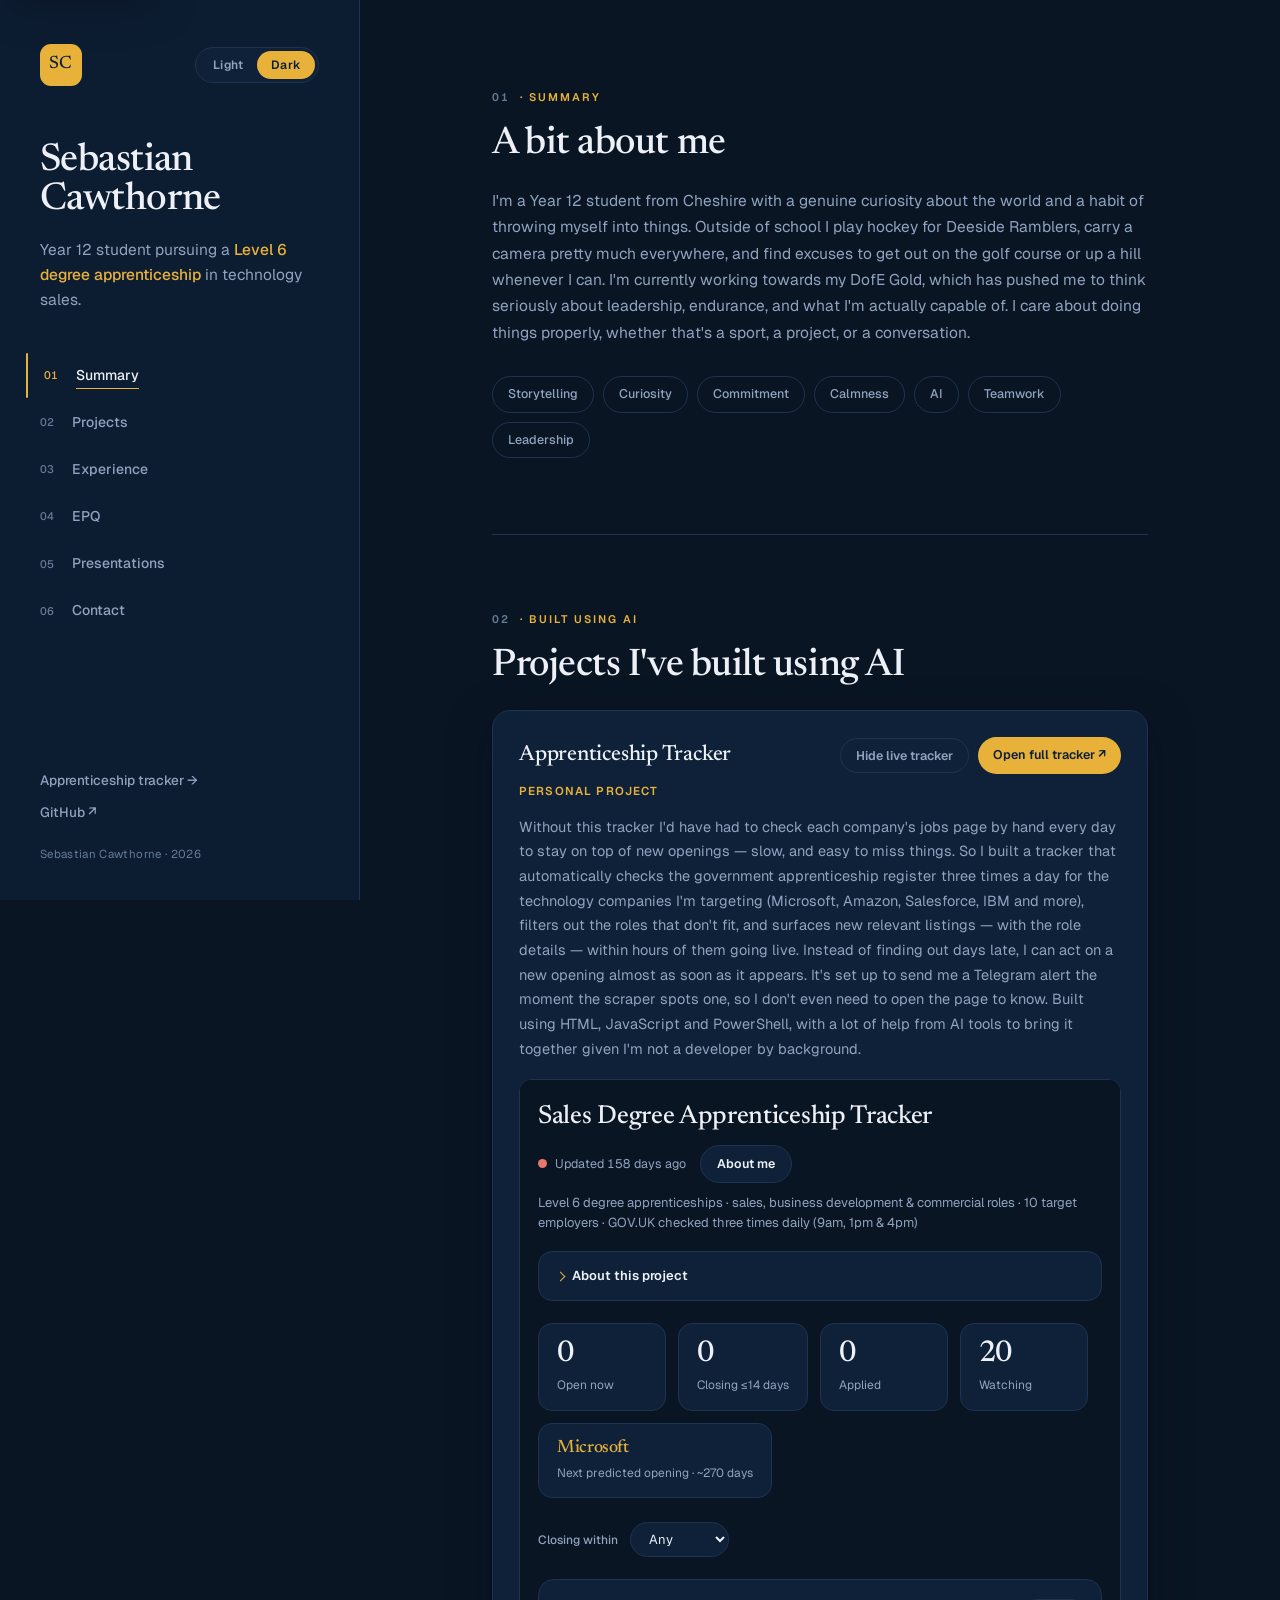
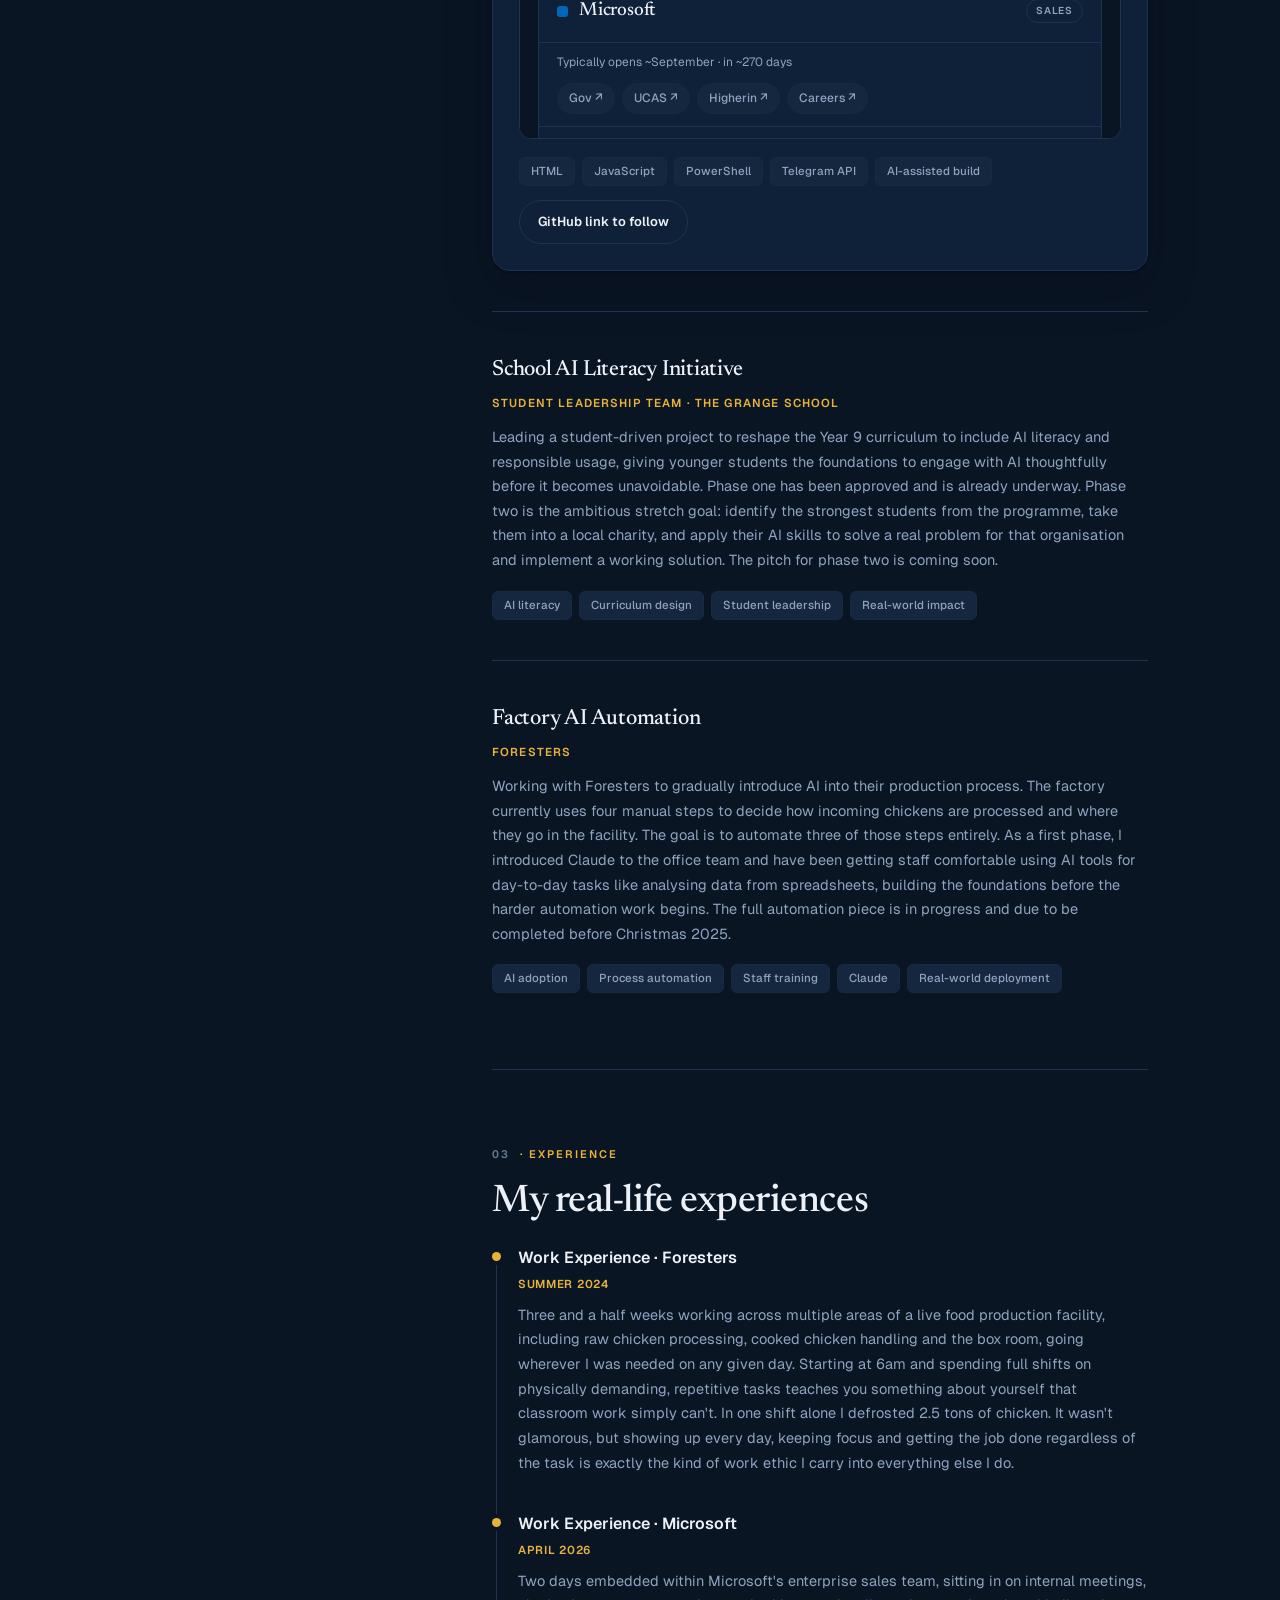
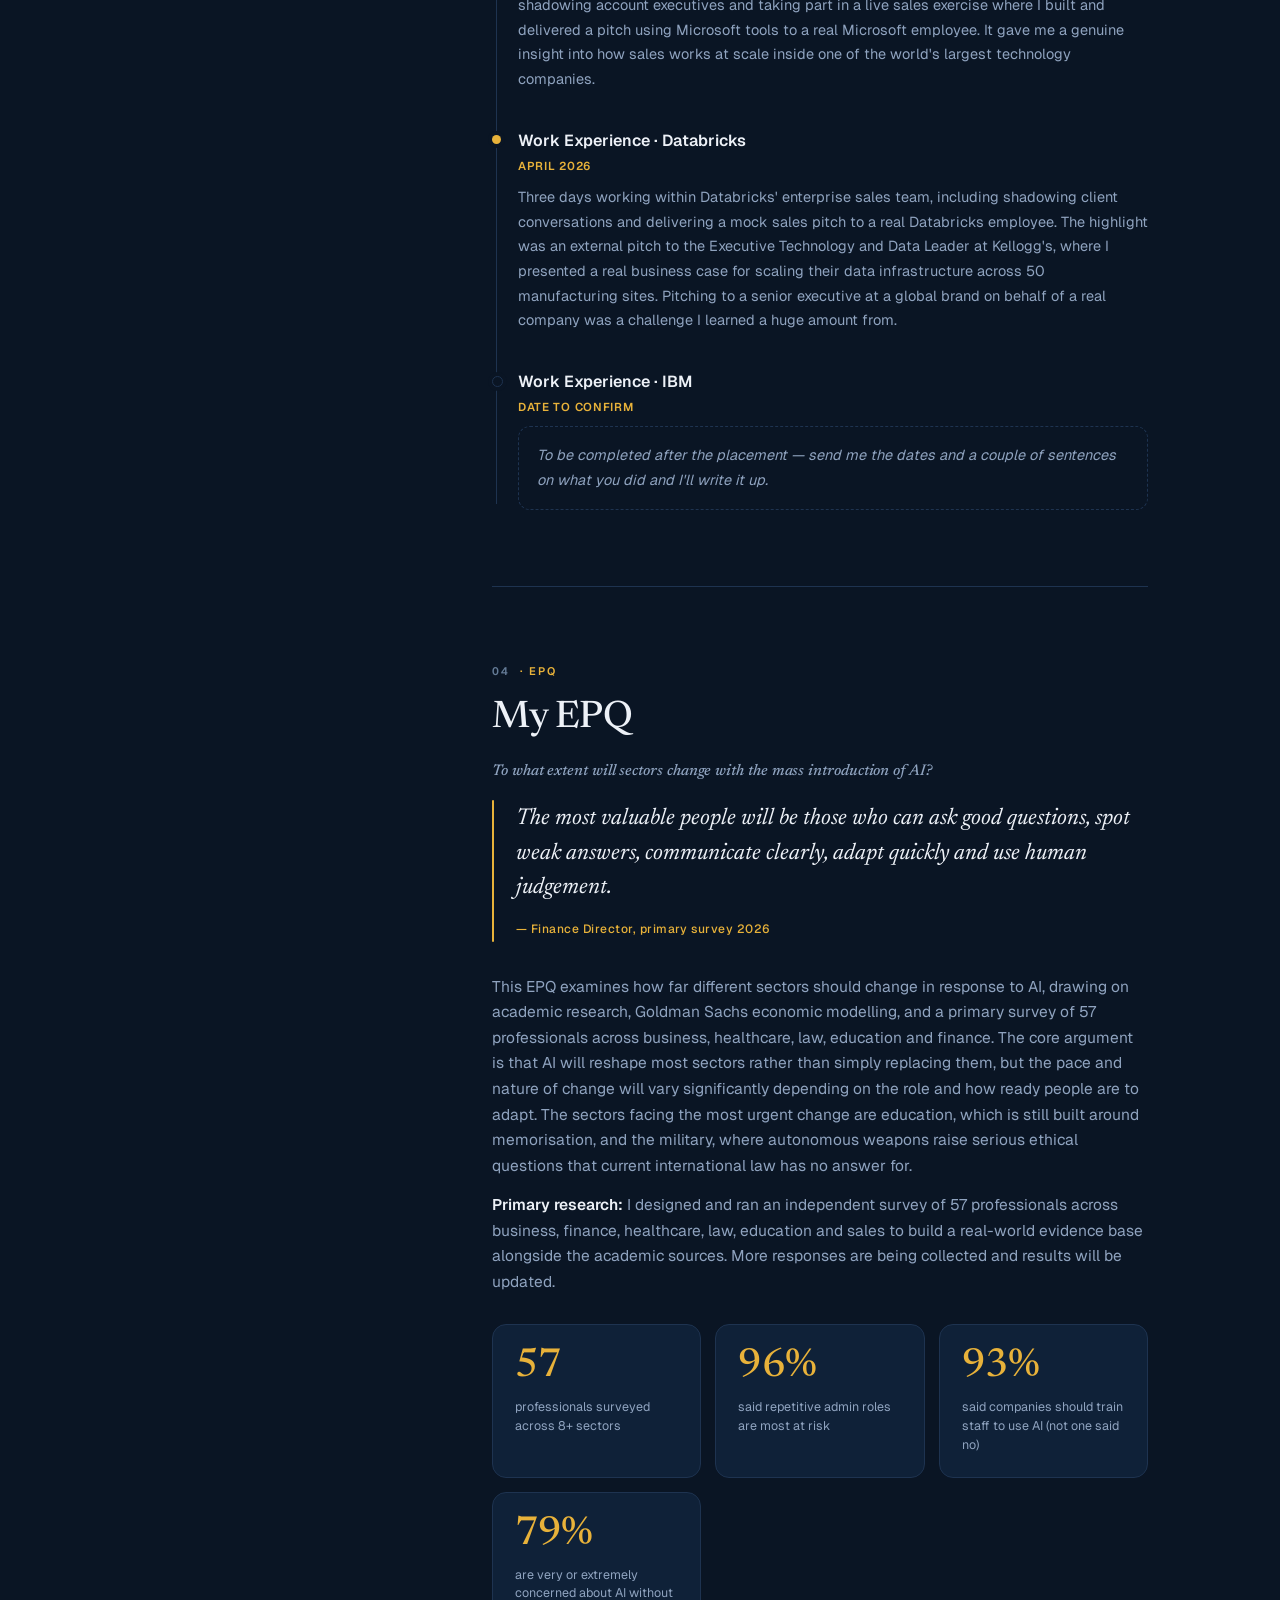
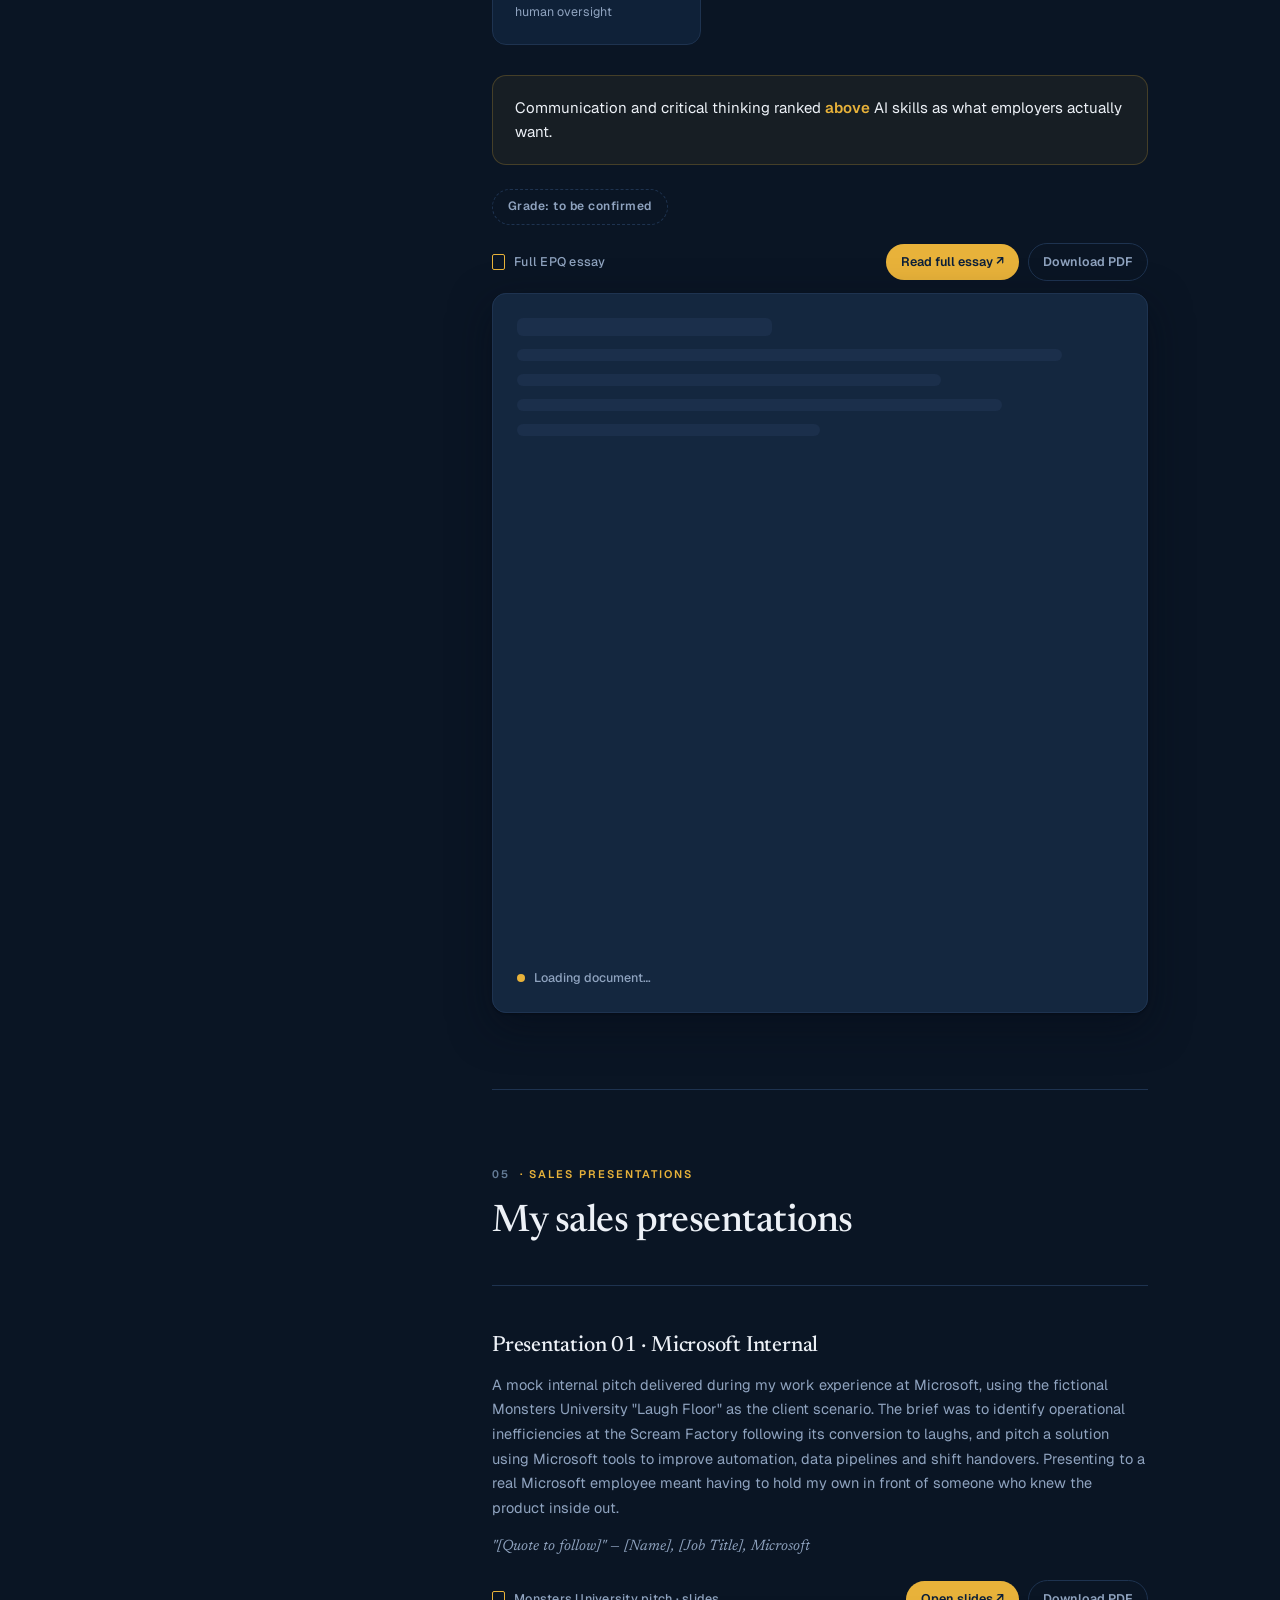
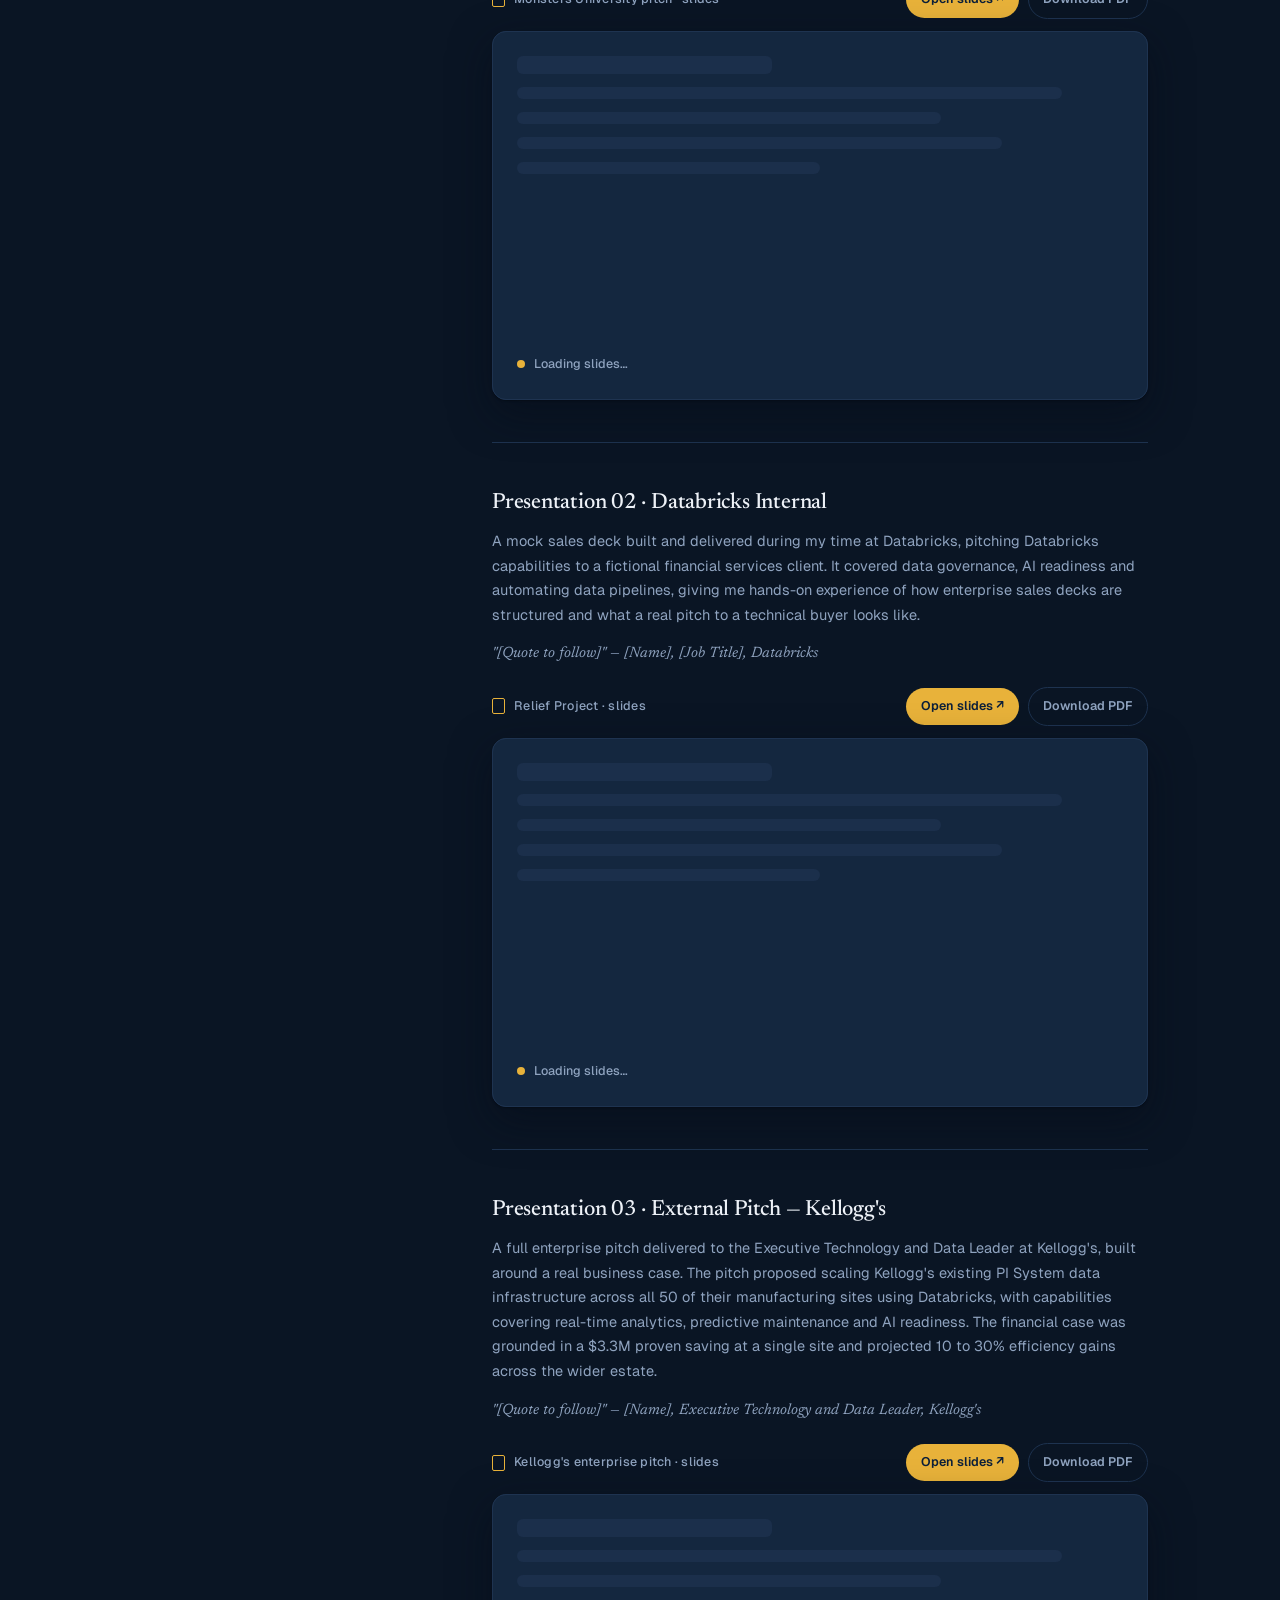
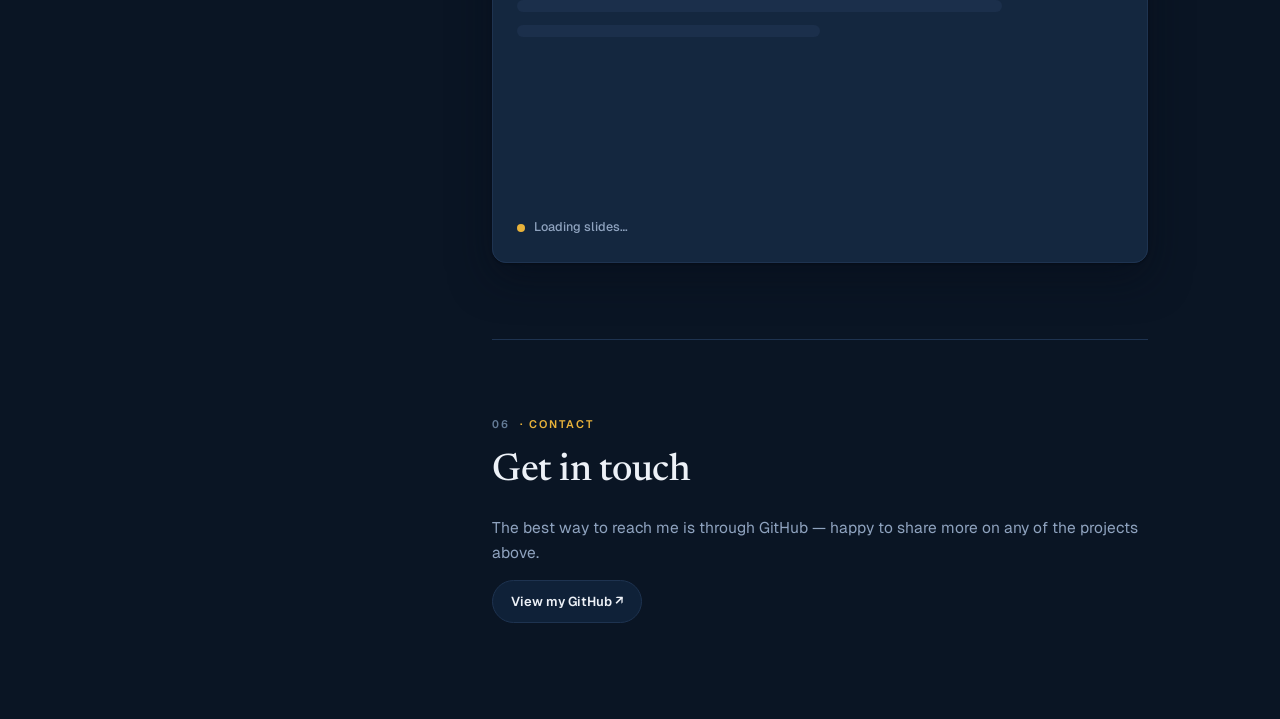
==== index.html @ 5fda100a "Publish sales degree apprenticeship tracker Static site + GOV.UK scraper with 3x-daily Telegram aler" ====
<!DOCTYPE html>
<html lang="en" data-page="about">
<head>
<meta charset="UTF-8">
<meta name="viewport" content="width=device-width, initial-scale=1.0">
<title>About me — Sebastian Cawthorne</title>
<meta name="description" content="About Sebastian Cawthorne — Year 12 student pursuing a Level 6 degree apprenticeship in technology sales.">
<link rel="icon" href="favicon.svg" type="image/svg+xml">
<meta property="og:type" content="website">
<meta property="og:url" content="https://sebcaw.github.io/sales-tracker/">
<meta property="og:title" content="Sebastian Cawthorne — Technology Sales">
<meta property="og:description" content="Year 12 student pursuing a Level 6 degree apprenticeship in technology sales.">
<meta property="og:image" content="https://sebcaw.github.io/sales-tracker/assets/og-image.png">
<meta property="og:image:width" content="1200">
<meta property="og:image:height" content="630">
<meta name="twitter:card" content="summary_large_image">
<meta name="twitter:title" content="Sebastian Cawthorne — Technology Sales">
<meta name="twitter:description" content="Year 12 student pursuing a Level 6 degree apprenticeship in technology sales.">
<meta name="twitter:image" content="https://sebcaw.github.io/sales-tracker/assets/og-image.png">
<link rel="preconnect" href="https://fonts.googleapis.com">
<link rel="preconnect" href="https://fonts.gstatic.com" crossorigin>
<link href="https://fonts.googleapis.com/css2?family=Newsreader:ital,opsz,wght@0,6..72,300..600;1,6..72,300..500&family=Geist:wght@300..700&family=Geist+Mono:wght@400..600&display=swap" rel="stylesheet">
<link rel="stylesheet" href="assets/about.css">
<script src="assets/theme.js"></script>
</head>
<body>
<a class="skip-link" href="#main">Skip to content</a>
<div class="shell">

  <!-- LEFT — sticky identity panel (own background, separated by a border) -->
  <aside class="sidebar">
    <div class="sidebar-inner">
      <div class="brand">
        <span class="mark">SC</span>
        <div class="theme-toggle" role="group" aria-label="Colour theme">
          <button data-theme-btn="light" aria-label="Light mode">Light</button>
          <button data-theme-btn="dark" aria-label="Dark mode">Dark</button>
        </div>
      </div>

      <div class="identity">
        <h1>Sebastian<br>Cawthorne</h1>
        <p class="headline">Year 12 student pursuing a <strong>Level 6 degree apprenticeship</strong> in technology sales.</p>
      </div>

      <nav class="rail" aria-label="Sections">
        <a href="#summary"><span class="rn">01</span><span class="rlabel">Summary</span></a>
        <a href="#projects"><span class="rn">02</span><span class="rlabel">Projects</span></a>
        <a href="#experience"><span class="rn">03</span><span class="rlabel">Experience</span></a>
        <a href="#epq"><span class="rn">04</span><span class="rlabel">EPQ</span></a>
        <a href="#presentations"><span class="rn">05</span><span class="rlabel">Presentations</span></a>
        <a href="#contact"><span class="rn">06</span><span class="rlabel">Contact</span></a>
      </nav>

      <div class="side-foot">
        <div class="side-links">
          <a href="tracker.html">Apprenticeship tracker &rarr;</a>
          <a href="https://github.com/SebCaw" target="_blank">GitHub &nearr;</a>
        </div>
        <p class="side-copy">Sebastian Cawthorne &middot; 2026</p>
      </div>
    </div>
  </aside>

  <!-- RIGHT — scrolling content -->
  <main class="main" id="main" tabindex="-1">
    <div class="content">

      <!-- 1 — SUMMARY -->
      <section class="section" id="summary">
        <div class="eyebrow"><span class="num">01</span> &middot; Summary</div>
        <h2>A bit about me</h2>
        <p class="lead">I'm a Year 12 student from Cheshire with a genuine curiosity about the world and a habit of throwing myself into things. Outside of school I play hockey for Deeside Ramblers, carry a camera pretty much everywhere, and find excuses to get out on the golf course or up a hill whenever I can. I'm currently working towards my DofE Gold, which has pushed me to think seriously about leadership, endurance, and what I'm actually capable of. I care about doing things properly, whether that's a sport, a project, or a conversation.</p>
        <div class="skills">
          <span>Storytelling</span><span>Curiosity</span><span>Commitment</span><span>Calmness</span><span>AI</span><span>Teamwork</span><span>Leadership</span>
        </div>
      </section>

      <!-- 2 — PROJECTS I'VE BUILT USING AI -->
      <section class="section" id="projects">
        <div class="eyebrow"><span class="num">02</span> &middot; Built using AI</div>
        <h2>Projects I've built using AI</h2>

        <div class="embed-card">
          <div class="embed-head">
            <h3>Apprenticeship Tracker</h3>
            <div class="embed-head-actions">
              <button class="embed-toggle" aria-expanded="true" aria-controls="trackerFrameWrap">Hide live tracker</button>
              <a class="openbtn" href="tracker.html" target="_blank">Open full tracker &nearr;</a>
            </div>
          </div>
          <p class="proj-sub">Personal Project</p>
          <p class="embed-desc">Without this tracker I'd have had to check each company's jobs page by hand every day to stay on top of new openings &mdash; slow, and easy to miss things. So I built a tracker that automatically checks the government apprenticeship register three times a day for the technology companies I'm targeting (Microsoft, Amazon, Salesforce, IBM and more), filters out the roles that don't fit, and surfaces new relevant listings &mdash; with the role details &mdash; within hours of them going live. Instead of finding out days late, I can act on a new opening almost as soon as it appears. It's set up to send me a Telegram alert the moment the scraper spots one, so I don't even need to open the page to know. Built using HTML, JavaScript and PowerShell, with a lot of help from AI tools to bring it together given I'm not a developer by background.</p>
          <div class="embed-frame-wrap" id="trackerFrameWrap">
            <iframe class="embed-frame" src="tracker.html" title="Live degree apprenticeship tracker" loading="lazy"></iframe>
          </div>
          <div class="tags">
            <span>HTML</span><span>JavaScript</span><span>PowerShell</span><span>Telegram API</span><span>AI-assisted build</span>
          </div>
          <!-- GITHUB LINK pending — once supplied, add a links row here -->
          <div class="links" style="margin-top:14px">
            <a href="#" id="trackerGithub">GitHub link to follow</a>
          </div>
        </div>

        <div class="project">
          <h3>School AI Literacy Initiative</h3>
          <p class="proj-sub">Student Leadership Team &middot; The Grange School</p>
          <p>Leading a student-driven project to reshape the Year 9 curriculum to include AI literacy and responsible usage, giving younger students the foundations to engage with AI thoughtfully before it becomes unavoidable. Phase one has been approved and is already underway. Phase two is the ambitious stretch goal: identify the strongest students from the programme, take them into a local charity, and apply their AI skills to solve a real problem for that organisation and implement a working solution. The pitch for phase two is coming soon.</p>
          <div class="tags">
            <span>AI literacy</span><span>Curriculum design</span><span>Student leadership</span><span>Real-world impact</span>
          </div>
        </div>

        <div class="project">
          <h3>Factory AI Automation</h3>
          <p class="proj-sub">Foresters</p>
          <p>Working with Foresters to gradually introduce AI into their production process. The factory currently uses four manual steps to decide how incoming chickens are processed and where they go in the facility. The goal is to automate three of those steps entirely. As a first phase, I introduced Claude to the office team and have been getting staff comfortable using AI tools for day-to-day tasks like analysing data from spreadsheets, building the foundations before the harder automation work begins. The full automation piece is in progress and due to be completed before Christmas 2025.</p>
          <div class="tags">
            <span>AI adoption</span><span>Process automation</span><span>Staff training</span><span>Claude</span><span>Real-world deployment</span>
          </div>
        </div>
      </section>

      <!-- 3 — EXPERIENCE -->
      <section class="section" id="experience">
        <div class="eyebrow"><span class="num">03</span> &middot; Experience</div>
        <h2>My real-life experiences</h2>
        <div class="tl">
          <div class="tl-item">
            <div class="role">Work Experience &middot; Foresters</div>
            <div class="when">Summer 2024</div>
            <p>Three and a half weeks working across multiple areas of a live food production facility, including raw chicken processing, cooked chicken handling and the box room, going wherever I was needed on any given day. Starting at 6am and spending full shifts on physically demanding, repetitive tasks teaches you something about yourself that classroom work simply can't. In one shift alone I defrosted 2.5 tons of chicken. It wasn't glamorous, but showing up every day, keeping focus and getting the job done regardless of the task is exactly the kind of work ethic I carry into everything else I do.</p>
          </div>
          <div class="tl-item">
            <div class="role">Work Experience &middot; Microsoft</div>
            <div class="when">April 2026</div>
            <p>Two days embedded within Microsoft's enterprise sales team, sitting in on internal meetings, shadowing account executives and taking part in a live sales exercise where I built and delivered a pitch using Microsoft tools to a real Microsoft employee. It gave me a genuine insight into how sales works at scale inside one of the world's largest technology companies.</p>
          </div>
          <div class="tl-item">
            <div class="role">Work Experience &middot; Databricks</div>
            <div class="when">April 2026</div>
            <p>Three days working within Databricks' enterprise sales team, including shadowing client conversations and delivering a mock sales pitch to a real Databricks employee. The highlight was an external pitch to the Executive Technology and Data Leader at Kellogg's, where I presented a real business case for scaling their data infrastructure across 50 manufacturing sites. Pitching to a senior executive at a global brand on behalf of a real company was a challenge I learned a huge amount from.</p>
          </div>
          <div class="tl-item todo">
            <div class="role">Work Experience &middot; IBM</div>
            <div class="when">Date to confirm</div>
            <p class="placeholder">To be completed after the placement &mdash; send me the dates and a couple of sentences on what you did and I'll write it up.</p>
          </div>
        </div>
      </section>

      <!-- 4 — EPQ -->
      <section class="section" id="epq">
        <div class="eyebrow"><span class="num">04</span> &middot; EPQ</div>
        <h2>My EPQ</h2>
        <p class="epq-q">To what extent will sectors change with the mass introduction of AI?</p>

        <div class="pullquote">
          <q>The most valuable people will be those who can ask good questions, spot weak answers, communicate clearly, adapt quickly and use human judgement.</q>
          <span class="cite">&mdash; Finance Director, primary survey 2026</span>
        </div>

        <p>This EPQ examines how far different sectors should change in response to AI, drawing on academic research, Goldman Sachs economic modelling, and a primary survey of 57 professionals across business, healthcare, law, education and finance. The core argument is that AI will reshape most sectors rather than simply replacing them, but the pace and nature of change will vary significantly depending on the role and how ready people are to adapt. The sectors facing the most urgent change are education, which is still built around memorisation, and the military, where autonomous weapons raise serious ethical questions that current international law has no answer for.</p>

        <p><strong>Primary research:</strong> I designed and ran an independent survey of 57 professionals across business, finance, healthcare, law, education and sales to build a real-world evidence base alongside the academic sources. More responses are being collected and results will be updated.</p>

        <div class="statgrid">
          <div class="statcard"><div class="sn">57</div><div class="sl">professionals surveyed across 8+ sectors</div></div>
          <div class="statcard"><div class="sn">96%</div><div class="sl">said repetitive admin roles are most at risk</div></div>
          <div class="statcard"><div class="sn">93%</div><div class="sl">said companies should train staff to use AI (not one said no)</div></div>
          <div class="statcard"><div class="sn">79%</div><div class="sl">are very or extremely concerned about AI without human oversight</div></div>
        </div>

        <div class="keyfind">Communication and critical thinking ranked <strong>above</strong> AI skills as what employers actually want.</div>

        <span class="grade todo">Grade: to be confirmed</span>

        <div class="deck" style="margin-top:18px">
          <div class="deck-bar">
            <span class="dtitle"><span class="dicon"></span> Full EPQ essay</span>
            <span class="deck-actions">
              <a class="openbtn" href="decks/epq-essay.pdf" target="_blank">Read full essay &nearr;</a>
              <a class="dl" href="decks/epq-essay.pdf" download>Download PDF</a>
            </span>
          </div>
          <iframe class="doc-frame" src="decks/epq-essay.pdf#view=FitH" title="EPQ full essay" loading="lazy"></iframe>
        </div>
      </section>

      <!-- 5 — SALES PRESENTATIONS -->
      <section class="section" id="presentations">
        <div class="eyebrow"><span class="num">05</span> &middot; Sales presentations</div>
        <h2>My sales presentations</h2>

        <div class="pres">
          <h3>Presentation 01 &middot; Microsoft Internal</h3>
          <p>A mock internal pitch delivered during my work experience at Microsoft, using the fictional Monsters University "Laugh Floor" as the client scenario. The brief was to identify operational inefficiencies at the Scream Factory following its conversion to laughs, and pitch a solution using Microsoft tools to improve automation, data pipelines and shift handovers. Presenting to a real Microsoft employee meant having to hold my own in front of someone who knew the product inside out.</p>
          <p class="quote">"[Quote to follow]" &mdash; [Name], [Job Title], Microsoft</p>
          <div class="deck">
            <div class="deck-bar">
              <span class="dtitle"><span class="dicon"></span> Monsters University pitch &middot; slides</span>
              <span class="deck-actions">
                <a class="openbtn" href="decks/microsoft-monsters-university.pdf" target="_blank">Open slides &nearr;</a>
                <a class="dl" href="decks/microsoft-monsters-university.pdf" download>Download PDF</a>
              </span>
            </div>
            <iframe class="deck-frame" src="decks/microsoft-monsters-university.pdf#toolbar=0&view=FitH" title="Microsoft Monsters University pitch slides" loading="lazy"></iframe>
          </div>
        </div>

        <div class="pres">
          <h3>Presentation 02 &middot; Databricks Internal</h3>
          <p>A mock sales deck built and delivered during my time at Databricks, pitching Databricks capabilities to a fictional financial services client. It covered data governance, AI readiness and automating data pipelines, giving me hands-on experience of how enterprise sales decks are structured and what a real pitch to a technical buyer looks like.</p>
          <p class="quote">"[Quote to follow]" &mdash; [Name], [Job Title], Databricks</p>
          <div class="deck">
            <div class="deck-bar">
              <span class="dtitle"><span class="dicon"></span> Relief Project &middot; slides</span>
              <span class="deck-actions">
                <a class="openbtn" href="decks/databricks-relief-project.pdf" target="_blank">Open slides &nearr;</a>
                <a class="dl" href="decks/databricks-relief-project.pdf" download>Download PDF</a>
              </span>
            </div>
            <iframe class="deck-frame" src="decks/databricks-relief-project.pdf#toolbar=0&view=FitH" title="Databricks Relief Project slides" loading="lazy"></iframe>
          </div>
        </div>

        <div class="pres">
          <h3>Presentation 03 &middot; External Pitch &mdash; Kellogg's</h3>
          <p>A full enterprise pitch delivered to the Executive Technology and Data Leader at Kellogg's, built around a real business case. The pitch proposed scaling Kellogg's existing PI System data infrastructure across all 50 of their manufacturing sites using Databricks, with capabilities covering real-time analytics, predictive maintenance and AI readiness. The financial case was grounded in a $3.3M proven saving at a single site and projected 10 to 30% efficiency gains across the wider estate.</p>
          <p class="quote">"[Quote to follow]" &mdash; [Name], Executive Technology and Data Leader, Kellogg's</p>
          <div class="deck">
            <div class="deck-bar">
              <span class="dtitle"><span class="dicon"></span> Kellogg's enterprise pitch &middot; slides</span>
              <span class="deck-actions">
                <a class="openbtn" href="decks/kelloggs-pitch.pdf" target="_blank">Open slides &nearr;</a>
                <a class="dl" href="decks/kelloggs-pitch.pdf" download>Download PDF</a>
              </span>
            </div>
            <iframe class="deck-frame" src="decks/kelloggs-pitch.pdf#toolbar=0&view=FitH" title="Kellogg's enterprise pitch slides" loading="lazy"></iframe>
          </div>
        </div>
      </section>

      <!-- 6 — CONTACT -->
      <section class="section" id="contact">
        <div class="eyebrow"><span class="num">06</span> &middot; Contact</div>
        <h2>Get in touch</h2>
        <p>The best way to reach me is through GitHub — happy to share more on any of the projects above.</p>
        <div class="links">
          <a href="https://github.com/SebCaw" target="_blank">View my GitHub &nearr;</a>
          <!-- ADD MORE LINKS HERE (e.g. LinkedIn) -->
        </div>
      </section>

    </div>
  </main>
</div>
<script src="assets/about.js"></script>
</body>
</html>
---- assets/about.css ----
/* ============================================================
   About me — Sebastian Cawthorne
   "Navy Ink & Signal Gold" brand system
   Left: sticky identity panel (own background) · Right: scrolling content
   Typefaces: Newsreader (display) + Geist (interface) + Geist Mono (labels)
   ============================================================ */

:root {
  /* Dark — Navy Ink & Signal Gold */
  --bg: #0A1524;            /* content / page */
  --sidebar: #0D1D31;       /* left panel — distinct tone */
  --panel: #0F2138;         /* cards */
  --panel-2: #14273F;
  --border: #1E3350;
  --border-soft: #172A42;
  --text: #EDF1F7;
  --muted: #8FA3BF;
  --faint: #647B96;
  --accent: #E8B23A;
  --accent-2: #F1CB76;
  --gold: #E8B23A;
  --ink: #0B1F3A;
  --accent-rgb: 232,178,58;

  --serif: "Newsreader", Georgia, "Times New Roman", serif;
  --sans: "Geist", -apple-system, BlinkMacSystemFont, "Segoe UI", Roboto, sans-serif;
  --mono: "Geist Mono", ui-monospace, SFMono-Regular, Menlo, monospace;

  --sidebar-w: 360px;
  --shadow-soft: 0 1px 2px rgba(0,0,0,.28), 0 14px 40px rgba(5,12,24,.5);
}


/* Light — warm paper */
html[data-theme="light"] {
  --bg: #F6F4EE;
  --sidebar: #FBFAF5;
  --panel: #FFFFFF;
  --panel-2: #EFECE2;
  --border: #E7E3D8;
  --border-soft: #ECE8DD;
  --text: #0B1F3A;
  --muted: #5A6B82;
  --faint: #8FA3BF;
  --accent: #8A6417;
  --accent-2: #A97F27;
  --gold: #7C5A14;
  --ink: #F6F4EE;
  --accent-rgb: 138,100,23;
  --shadow-soft: 0 1px 2px rgba(11,31,58,.05), 0 14px 38px rgba(11,31,58,.10);
}


html { color-scheme: dark; }
html[data-theme="light"] { color-scheme: light; }

* { box-sizing: border-box; }
html { scroll-behavior: smooth; }

body {
  margin: 0;
  background: var(--bg);
  color: var(--text);
  font-family: var(--sans);
  font-size: 16px;
  line-height: 1.65;
  -webkit-font-smoothing: antialiased;
  text-rendering: optimizeLegibility;
  transition: background-color .4s ease, color .4s ease;
}
a { color: var(--accent); text-decoration: none; }
::selection { background: rgba(var(--accent-rgb),.28); color: var(--text); }

/* ---- Accessibility: skip link + keyboard focus rings ---- */
.skip-link {
  position: fixed; top: 14px; left: 14px; z-index: 100;
  background: var(--accent); color: var(--ink);
  font-size: 13px; font-weight: 600; padding: 11px 18px; border-radius: 10px;
  box-shadow: var(--shadow-soft);
  transform: translateY(-160%); transition: transform .22s cubic-bezier(.2,.8,.2,1);
}
.skip-link:focus { transform: none; outline: none; }
:focus-visible {
  outline: 2px solid var(--accent); outline-offset: 3px;
}
.main:focus, .main:focus-visible { outline: none; }
@media (prefers-reduced-motion: reduce) { .skip-link { transition: none; } }

/* ---------------- Shell ---------------- */
.shell { display: flex; align-items: flex-start; min-height: 100vh; }

/* ---------------- Sidebar ---------------- */
.sidebar {
  position: sticky; top: 0; flex-shrink: 0;
  width: var(--sidebar-w); height: 100vh; overflow-y: auto;
  background: var(--sidebar);
  border-right: 1px solid var(--border);
  transition: background-color .4s ease, border-color .4s ease;
}
.sidebar::-webkit-scrollbar { width: 8px; }
.sidebar::-webkit-scrollbar-thumb { background: var(--border); border-radius: 8px; }
.sidebar-inner {
  display: flex; flex-direction: column; min-height: 100%;
  padding: 44px 40px 36px;
}

.brand {
  display: flex; align-items: center; justify-content: space-between; gap: 12px;
  margin-bottom: 56px;
}
.brand .mark {
  font-family: var(--serif); font-weight: 500; font-size: 18px; letter-spacing: .04em;
  color: var(--ink); background: var(--accent);
  width: 42px; height: 42px; border-radius: 11px; flex-shrink: 0;
  display: inline-flex; align-items: center; justify-content: center;
}

/* Theme toggle — compact, top of sidebar, always visible */
.theme-toggle {
  display: inline-flex; border: 1px solid var(--border); border-radius: 999px;
  overflow: hidden; background: var(--panel); padding: 3px; flex-shrink: 0;
}
.theme-toggle button {
  background: transparent; border: none; color: var(--muted);
  font-family: var(--sans); font-size: 12px; font-weight: 600; letter-spacing: .2px;
  padding: 6px 14px; cursor: pointer; border-radius: 999px;
  transition: color .2s, background .2s;
}
.theme-toggle button:hover { color: var(--text); }
.theme-toggle button.active { background: var(--accent); color: var(--ink); }

.identity { margin-bottom: 40px; }
.identity h1 {
  font-family: var(--serif); font-weight: 500;
  font-size: clamp(34px, 3vw, 44px); line-height: 1.02;
  letter-spacing: -0.015em; margin: 0 0 18px; color: var(--text);
}
.headline {
  color: var(--muted); font-weight: 400; font-size: 15.5px; line-height: 1.6; margin: 0;
}
.headline strong { color: var(--accent); font-weight: 500; }

/* Nav rail */
.rail { display: flex; flex-direction: column; gap: 2px; margin-bottom: 28px; position: relative; }
/* Sliding indicator — glides to the section currently in view (positioned by about.js) */
.rail-marker {
  position: absolute; left: -14px; width: 2px; border-radius: 2px;
  background: var(--accent); opacity: 0; top: 0; height: 0;
  transition: top .3s cubic-bezier(.2,.7,.3,1), height .3s cubic-bezier(.2,.7,.3,1), opacity .25s ease;
}
.rail-marker.on { opacity: 1; }
.rail a {
  display: flex; align-items: center; gap: 14px;
  font-size: 14px; font-weight: 500; color: var(--muted);
  padding: 11px 0; position: relative; transition: color .2s, padding .2s;
}
.rail a .rn {
  font-size: 11px; color: var(--faint); font-variant-numeric: tabular-nums;
  min-width: 18px; letter-spacing: .04em; transition: color .2s;
}
.rail a .rlabel { position: relative; }
.rail a .rlabel::after {
  content: ""; position: absolute; left: 0; right: 100%; bottom: -2px; height: 1px;
  background: var(--accent); transition: right .28s cubic-bezier(.2,.8,.2,1);
}
.rail a:hover { color: var(--text); }
.rail a:hover .rlabel::after { right: 0; }
.rail a.active { color: var(--text); padding-left: 4px; }
.rail a.active .rn { color: var(--accent); }
.rail a.active .rlabel::after { right: 0; }

/* Sidebar footer — links */
.side-foot { margin-top: auto; padding-top: 28px; }

.side-links { display: flex; flex-direction: column; gap: 10px; margin-bottom: 22px; }
.side-links a {
  font-size: 13.5px; font-weight: 500; color: var(--muted);
  display: inline-flex; align-items: center; justify-content: space-between;
  transition: color .2s;
}
.side-links a:hover { color: var(--accent); }
.side-copy { font-size: 11.5px; color: var(--faint); margin: 0; letter-spacing: .03em; }

/* ---------------- Main ---------------- */
.main { flex: 1; min-width: 0; }
.content {
  max-width: 800px; margin: 0 auto; padding: 88px 72px 96px;
}

/* Hero — name, headline and mark fade in together, once, on load */
.brand, .identity { animation: heroIn .45s ease-out both; }
@keyframes heroIn { from { opacity: 0; transform: translateY(6px); } }

/* ---------------- Sections ---------------- */
.section { scroll-margin-top: 40px; }
.section + .section {
  margin-top: 76px; padding-top: 76px; position: relative;
}
.section + .section::before {
  content: ""; position: absolute; top: 0; left: 0; width: 100%; height: 1px;
  background: var(--border);
}

.eyebrow {
  display: flex; align-items: center; gap: 10px;
  font-size: 11px; letter-spacing: .18em; text-transform: uppercase;
  color: var(--accent); font-weight: 600; margin-bottom: 18px;
}
.eyebrow .num { color: var(--faint); font-variant-numeric: tabular-nums; }
.section > h2 {
  font-family: var(--serif); font-weight: 500;
  font-size: clamp(28px, 3.4vw, 38px); line-height: 1.1;
  letter-spacing: -0.012em; margin: 0 0 22px; color: var(--text);
}
.section > p { color: var(--muted); font-size: 15.5px; margin: 0 0 14px; max-width: 68ch; }
.section p strong { color: var(--text); font-weight: 600; }

/* ---- Summary ---- */
.lead {
  color: var(--text); font-size: clamp(17px, 2.1vw, 20px); line-height: 1.7;
  font-weight: 400; max-width: 60ch; margin: 0;
}
.skills { display: flex; flex-wrap: wrap; gap: 9px; margin-top: 30px; }
.skills span {
  font-size: 12.5px; font-weight: 500; background: transparent;
  border: 1px solid var(--border); padding: 7px 15px; border-radius: 999px;
  color: var(--muted); transition: border-color .2s, color .2s;
}
.skills span:hover { border-color: var(--accent); color: var(--text); }

/* ---- Embedded tracker card ---- */
.embed-card {
  background: var(--panel); border: 1px solid var(--border);
  border-radius: 18px; padding: 26px; box-shadow: var(--shadow-soft);
}
.embed-head {
  display: flex; align-items: flex-start; justify-content: space-between;
  gap: 14px; flex-wrap: wrap;
}
.embed-head h3 { font-family: var(--serif); font-weight: 500; margin: 0; font-size: 22px; letter-spacing: -.01em; }
.embed-head-actions { display: flex; align-items: center; gap: 9px; flex-wrap: wrap; }
.embed-toggle {
  font-family: var(--sans); font-size: 12.5px; font-weight: 600;
  background: transparent; border: 1px solid var(--border); color: var(--muted);
  padding: 8px 15px; border-radius: 999px; cursor: pointer;
  transition: border-color .18s, color .18s;
}
.embed-toggle:hover { border-color: var(--accent); color: var(--text); }
.proj-sub {
  color: var(--accent); font-size: 11.5px; font-weight: 600;
  letter-spacing: .1em; text-transform: uppercase; margin: 8px 0 14px;
}
.embed-desc { color: var(--muted); font-size: 14.5px; line-height: 1.7; margin: 0 0 18px; max-width: 72ch; }
.embed-frame-wrap {
  max-height: 760px; overflow: hidden; border-radius: 12px;
  transition: max-height .5s cubic-bezier(.2,.8,.2,1), margin .4s ease, opacity .4s ease;
}
.embed-frame-wrap.collapsed { max-height: 0; opacity: 0; }
.embed-frame {
  width: 100%; height: 660px; border: 1px solid var(--border);
  border-radius: 12px; background: var(--bg); display: block;
}
.openbtn {
  font-size: 12.5px; font-weight: 600; background: var(--accent); color: var(--ink);
  padding: 8px 15px; border-radius: 999px; white-space: nowrap;
  transition: filter .2s;
}
.openbtn:hover { filter: brightness(1.06); }

.tags { display: flex; flex-wrap: wrap; gap: 7px; margin-top: 18px; }
.tags span {
  font-size: 11.5px; font-weight: 500; color: var(--muted);
  background: var(--panel-2); border: 1px solid var(--border-soft);
  padding: 4px 11px; border-radius: 6px;
}

/* ---- Standalone projects ---- */
.project { margin-top: 40px; padding-top: 40px; border-top: 1px solid var(--border); }
.project h3 { font-family: var(--serif); font-weight: 500; margin: 0 0 4px; font-size: 22px; letter-spacing: -.01em; }
.project > p:not(.proj-sub) { color: var(--muted); font-size: 14.5px; margin: 0; line-height: 1.7; max-width: 72ch; }
.project .proj-sub { margin: 6px 0 12px; }

/* ---- Experience timeline ---- */
.tl { position: relative; margin: 8px 0 0; padding-left: 26px; }
.tl::before {
  content: ""; position: absolute; left: 4px; top: 6px; bottom: 6px; width: 1px;
  background: var(--border);
}
.tl-item { position: relative; margin-bottom: 36px; }
.tl-item:last-child { margin-bottom: 0; }
.tl-item::before {
  content: ""; position: absolute; left: -26px; top: 7px;
  width: 9px; height: 9px; border-radius: 50%; background: var(--accent);
  box-shadow: 0 0 0 4px var(--bg);
}
.tl-item.todo::before { background: var(--bg); border: 1.5px solid var(--border); box-shadow: 0 0 0 4px var(--bg); }
.tl-item .role { font-weight: 600; font-size: 16px; color: var(--text); }
.tl-item .when {
  font-size: 11.5px; color: var(--accent); margin: 3px 0 9px;
  letter-spacing: .06em; text-transform: uppercase; font-weight: 600;
}
.tl-item p { color: var(--muted); font-size: 14.5px; margin: 0; line-height: 1.7; max-width: 70ch; }

/* ---- EPQ ---- */
.epq-q {
  font-family: var(--serif); font-weight: 500; font-style: italic;
  font-size: clamp(21px, 2.8vw, 28px); color: var(--text);
  margin: 0 0 28px; line-height: 1.35; max-width: 24ch; letter-spacing: -.005em;
}
.pullquote { padding: 6px 0 6px 24px; margin: 0 0 28px; position: relative; }
.pullquote::before {
  content: ""; position: absolute; left: 0; top: 4px; bottom: 4px; width: 2px;
  background: var(--accent); border-radius: 2px;
}
.pullquote q {
  font-family: var(--serif); font-style: italic; font-weight: 400;
  font-size: clamp(18px, 2.4vw, 23px); color: var(--text); line-height: 1.5; quotes: none;
}
.pullquote .cite {
  display: block; font-family: var(--sans); font-size: 12px; color: var(--accent);
  margin-top: 14px; font-style: normal; letter-spacing: .04em; font-weight: 500;
}
.statgrid {
  display: grid; grid-template-columns: repeat(auto-fit, minmax(168px, 1fr));
  gap: 14px; margin: 30px 0;
}
.statcard {
  background: var(--panel); border: 1px solid var(--border);
  border-radius: 14px; padding: 22px; transition: border-color .2s;
}
.statcard:hover { border-color: var(--accent); }
.statcard .sn {
  font-family: var(--serif); font-size: 40px; font-weight: 500; line-height: 1;
  color: var(--accent); font-variant-numeric: tabular-nums; letter-spacing: -.02em;
}
.statcard .sl { font-size: 12.5px; color: var(--muted); margin-top: 11px; line-height: 1.5; }
.keyfind {
  background: rgba(var(--accent-rgb),.06); border: 1px solid rgba(var(--accent-rgb),.22);
  border-radius: 14px; padding: 20px 22px; font-size: 15px; color: var(--text); line-height: 1.6;
}
.keyfind strong { color: var(--accent); font-weight: 600; }
.grade {
  display: inline-block; font-size: 12px; font-weight: 600; letter-spacing: .04em;
  color: var(--ink); background: var(--accent);
  padding: 7px 15px; border-radius: 999px; margin-top: 24px;
}
.grade.todo { color: var(--muted); background: transparent; border: 1px dashed var(--border); }

/* ---- Presentations ---- */
.pres { margin-top: 42px; padding-top: 42px; border-top: 1px solid var(--border); }
.pres:first-of-type { margin-top: 8px; padding-top: 0; border-top: none; }
.pres h3 { font-family: var(--serif); font-weight: 500; margin: 0 0 6px; font-size: 22px; letter-spacing: -.01em; }
.pres p { color: var(--muted); font-size: 14.5px; margin: 8px 0 0; line-height: 1.7; max-width: 72ch; }
.pres .quote {
  font-family: var(--serif); font-style: italic; color: var(--muted);
  font-size: 15px; margin-top: 14px;
}

/* ---- Document / deck viewers ---- */
.deck { margin-top: 20px; }
.deck-bar {
  display: flex; align-items: center; justify-content: space-between;
  gap: 12px; flex-wrap: wrap; margin-bottom: 12px;
}
.deck-bar .dtitle {
  font-size: 12.5px; color: var(--muted); font-weight: 500;
  display: flex; align-items: center; gap: 9px; letter-spacing: .02em;
}
.deck-bar .dtitle .dicon {
  display: inline-block; width: 13px; height: 16px;
  border: 1.5px solid var(--accent); border-radius: 2px; flex-shrink: 0;
}
.deck-actions { display: flex; gap: 9px; align-items: center; }
.deck-actions .dl {
  font-size: 12.5px; font-weight: 600; color: var(--muted);
  border: 1px solid var(--border); padding: 8px 14px; border-radius: 999px;
  transition: border-color .18s, color .18s;
}
.deck-actions .dl:hover { border-color: var(--accent); color: var(--text); }
.deck-frame {
  width: 100%; aspect-ratio: 16 / 9; border: 1px solid var(--border);
  border-radius: 14px; background: var(--panel-2); display: block;
  box-shadow: var(--shadow-soft); overflow: hidden;
}
.doc-frame {
  width: 100%; height: 720px; border: 1px solid var(--border);
  border-radius: 14px; background: var(--panel-2); display: block;
  box-shadow: var(--shadow-soft);
}

/* ---- Shared ---- */
.placeholder {
  color: var(--muted); font-size: 14px; font-style: italic;
  border: 1px dashed var(--border); border-radius: 12px; padding: 16px 18px;
}
.links { display: flex; flex-wrap: wrap; gap: 10px; margin-top: 14px; }
.links a {
  font-size: 13px; font-weight: 600; color: var(--text);
  border: 1px solid var(--border); background: var(--panel);
  padding: 10px 18px; border-radius: 999px;
  transition: border-color .2s, color .2s, background .2s;
}
.links a:hover { border-color: var(--accent); color: var(--accent); }

/* ---- Embedded-frame skeleton loaders (shown until each iframe finishes loading) ---- */
.frame-wrap { position: relative; }
.frame-skel {
  position: absolute; inset: 0; z-index: 2; overflow: hidden;
  border-radius: 12px; background: var(--panel-2); border: 1px solid var(--border);
  display: flex; flex-direction: column; gap: 13px; padding: 24px;
  transition: opacity .45s ease;
}
.frame-wrap.k-deck .frame-skel, .frame-wrap.k-doc .frame-skel { border-radius: 14px; }
.frame-wrap.loaded .frame-skel { opacity: 0; pointer-events: none; }
.frame-skel::after {
  content: ""; position: absolute; inset: 0;
  background: linear-gradient(100deg, transparent 20%, rgba(var(--accent-rgb),.10) 48%, transparent 72%);
  transform: translateX(-100%); animation: frameShimmer 1.7s ease-in-out infinite;
}
@keyframes frameShimmer { to { transform: translateX(100%); } }
.frame-skel .skbar { height: 12px; border-radius: 6px; background: var(--border); opacity: .7; }
.frame-skel .skbar.t { height: 18px; width: 42%; }
.frame-skel .skbar.w90 { width: 90%; } .frame-skel .skbar.w80 { width: 80%; }
.frame-skel .skbar.w70 { width: 70%; } .frame-skel .skbar.w50 { width: 50%; }
.frame-skel .sk-spacer { flex: 1; }
.frame-skel .sk-foot { display: flex; align-items: center; gap: 9px; color: var(--muted); font-size: 12.5px; font-weight: 500; }
.frame-skel .sk-dot { width: 8px; height: 8px; border-radius: 50%; background: var(--accent); animation: skPulse 1.2s ease-in-out infinite; }
@keyframes skPulse { 0%, 100% { opacity: .3; } 50% { opacity: 1; } }
@media (prefers-reduced-motion: reduce) { .frame-skel::after, .frame-skel .sk-dot { animation: none; } }

/* Visible keyboard focus for every interactive element (mouse clicks stay clean) */
:focus-visible { outline: 2px solid var(--accent); outline-offset: 2px; border-radius: 4px; }

/* ---------------- Reduced motion ---------------- */
@media (prefers-reduced-motion: reduce) {
  html { scroll-behavior: auto; }
  *, *::before, *::after { animation: none !important; }
  .rail a, .links a, .openbtn, .skills span, .statcard, .side-links a, .rail-marker { transition: none; }
}

/* ---------------- Print (clean CV-style output) ---------------- */
@media print {
  .theme-toggle, .rail, .rail-marker, .side-links, .skip-link, .embed-toggle,
  .embed-frame-wrap, .embed-frame, .deck-frame, .doc-frame, .frame-skel { display: none !important; }
  .shell { display: block; }
  .sidebar { position: static; width: auto; border: none; background: none; padding: 0; }
  .sidebar-inner { padding: 0 0 12px; }
  .content { max-width: none; padding: 12px 0; }
  body { background: #fff; color: #000; }
  .section, .statcard, .embed-card, .deck, .project, .tl-item, .keyfind { break-inside: avoid; box-shadow: none !important; }
  a { color: #000; }
  .openbtn, .dl { border: 1px solid #000; color: #000 !important; background: none !important; }
}

/* ---------------- Responsive ---------------- */
@media (max-width: 1080px) {
  :root { --sidebar-w: 300px; }
  .sidebar-inner { padding: 36px 30px 30px; }
  .content { padding: 72px 52px 80px; }
}

@media (max-width: 860px) {
  .shell { flex-direction: column; }
  .sidebar {
    position: sticky; top: 0; z-index: 30;
    width: 100%; height: auto; overflow: visible;
    border-right: none; border-bottom: 1px solid var(--border);
    backdrop-filter: blur(10px);
    background: color-mix(in srgb, var(--sidebar) 92%, transparent);
  }
  .sidebar-inner { padding: 18px 24px; }
  .brand { margin-bottom: 16px; }
  .identity { margin-bottom: 18px; }
  .identity h1 { font-size: 30px; margin-bottom: 10px; }
  .identity h1 br { display: none; }
  .headline { max-width: 60ch; }
  /* Nav becomes a horizontal strip */
  .rail {
    flex-direction: row; gap: 4px; overflow-x: auto; margin: 0 -24px 16px;
    padding: 4px 24px; scrollbar-width: none;
  }
  .rail::-webkit-scrollbar { display: none; }
  .rail a { white-space: nowrap; padding: 8px 0; }
  .rail a .rlabel::after { bottom: 0; }
  .rail-marker { display: none; }   /* rail is horizontal here — the underline does the work */
  .side-foot { margin-top: 6px; padding-top: 0; display: flex; align-items: center; gap: 18px; flex-wrap: wrap; }
  .side-links { flex-direction: row; gap: 16px; margin-bottom: 0; }
  .side-copy { display: none; }
  .content { padding: 44px 28px 64px; max-width: 760px; }
  .section + .section { margin-top: 56px; padding-top: 56px; }
}

@media (max-width: 520px) {
  .sidebar-inner { padding: 16px 18px; }
  .rail { margin: 0 -18px 14px; padding: 4px 18px; }
  .content { padding: 36px 20px 56px; }
  .embed-card { padding: 18px; }
  .embed-frame { height: 560px; }
  .statgrid { grid-template-columns: 1fr 1fr; }
  .side-foot { gap: 12px; }
  .side-links { gap: 12px; }
}
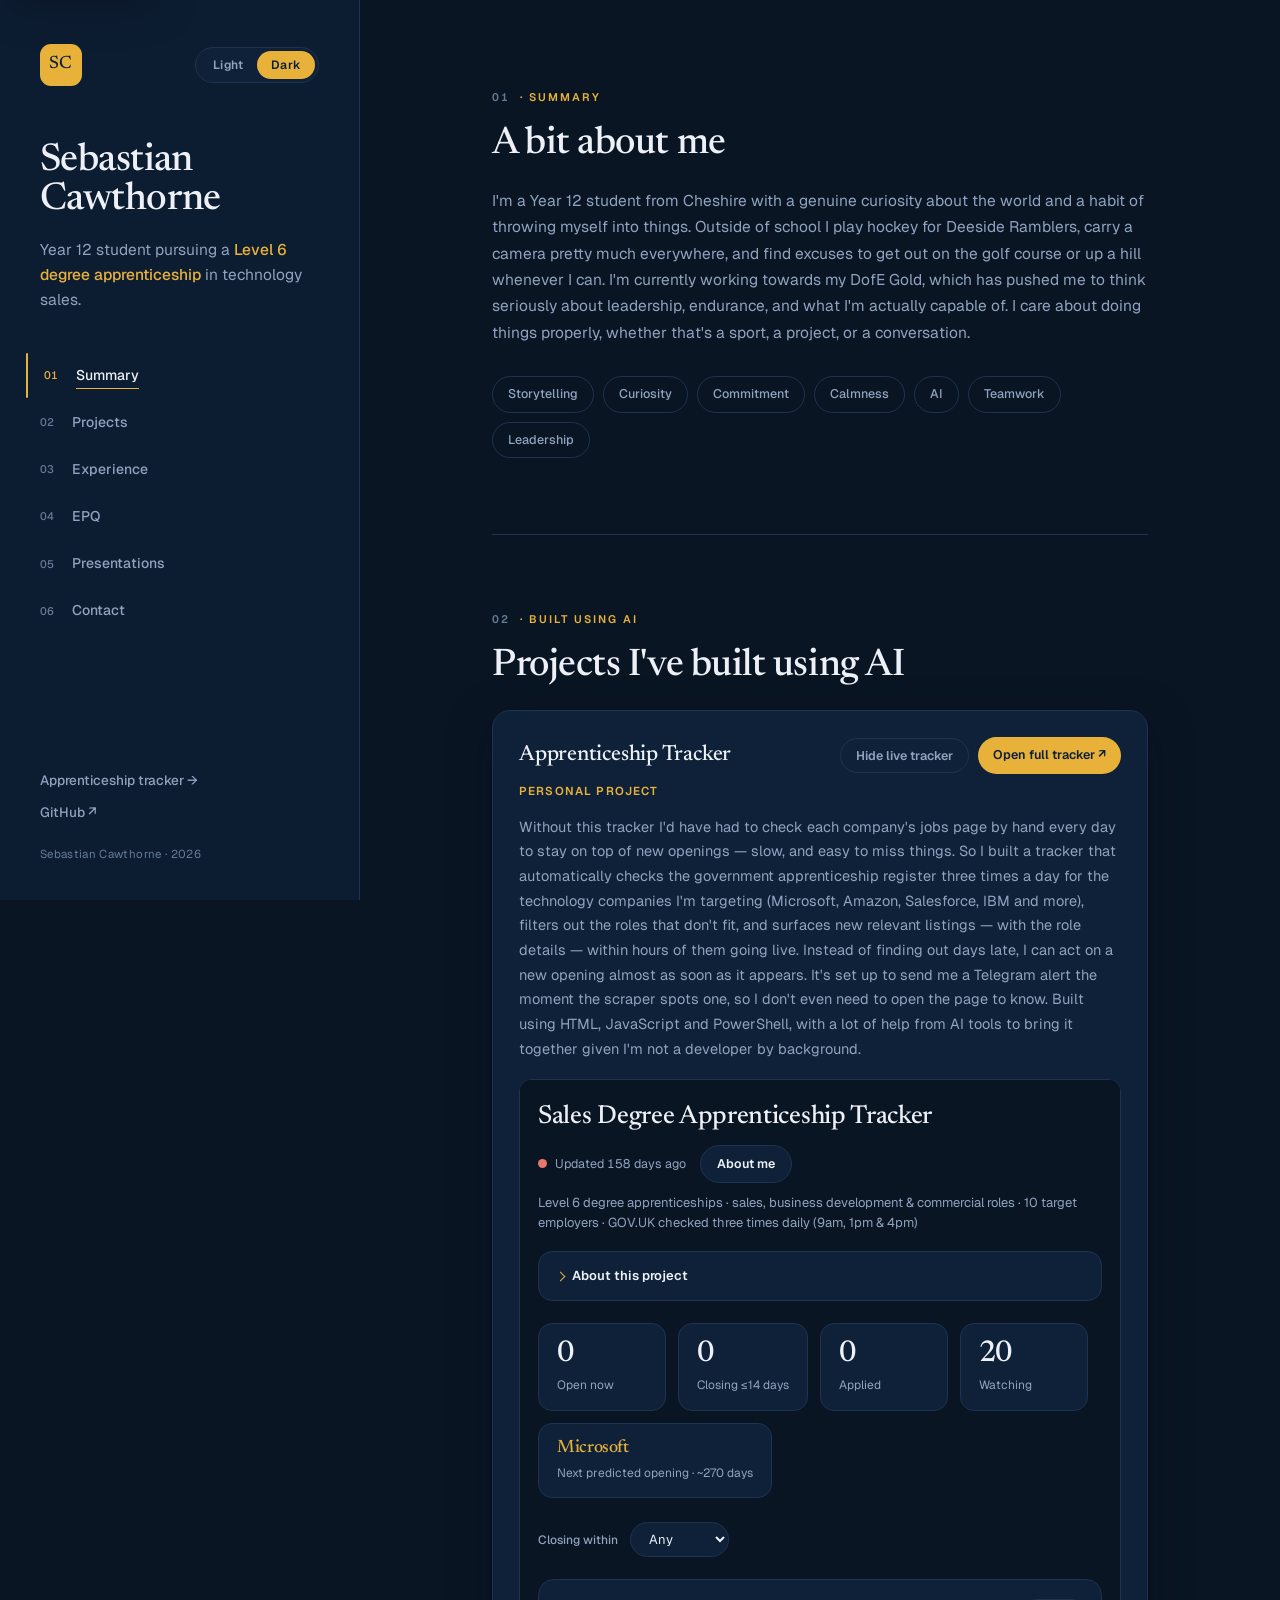
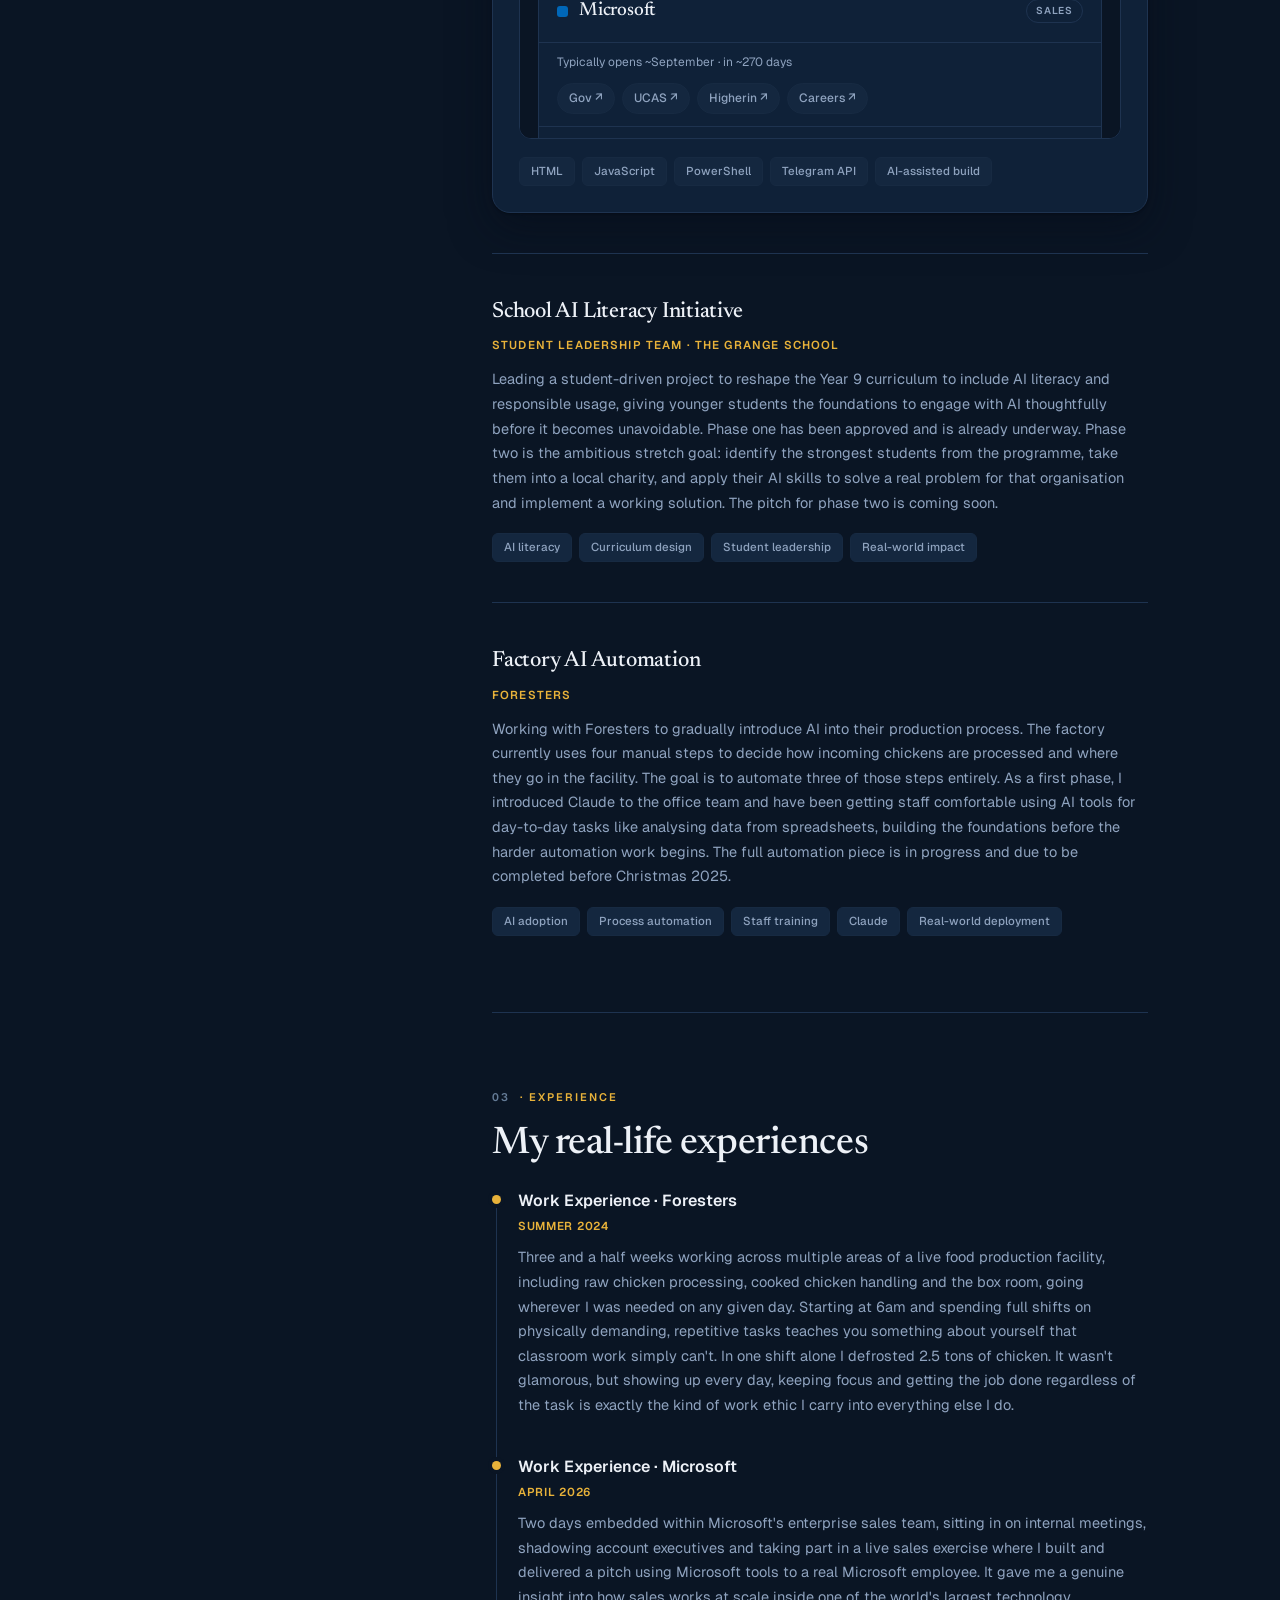
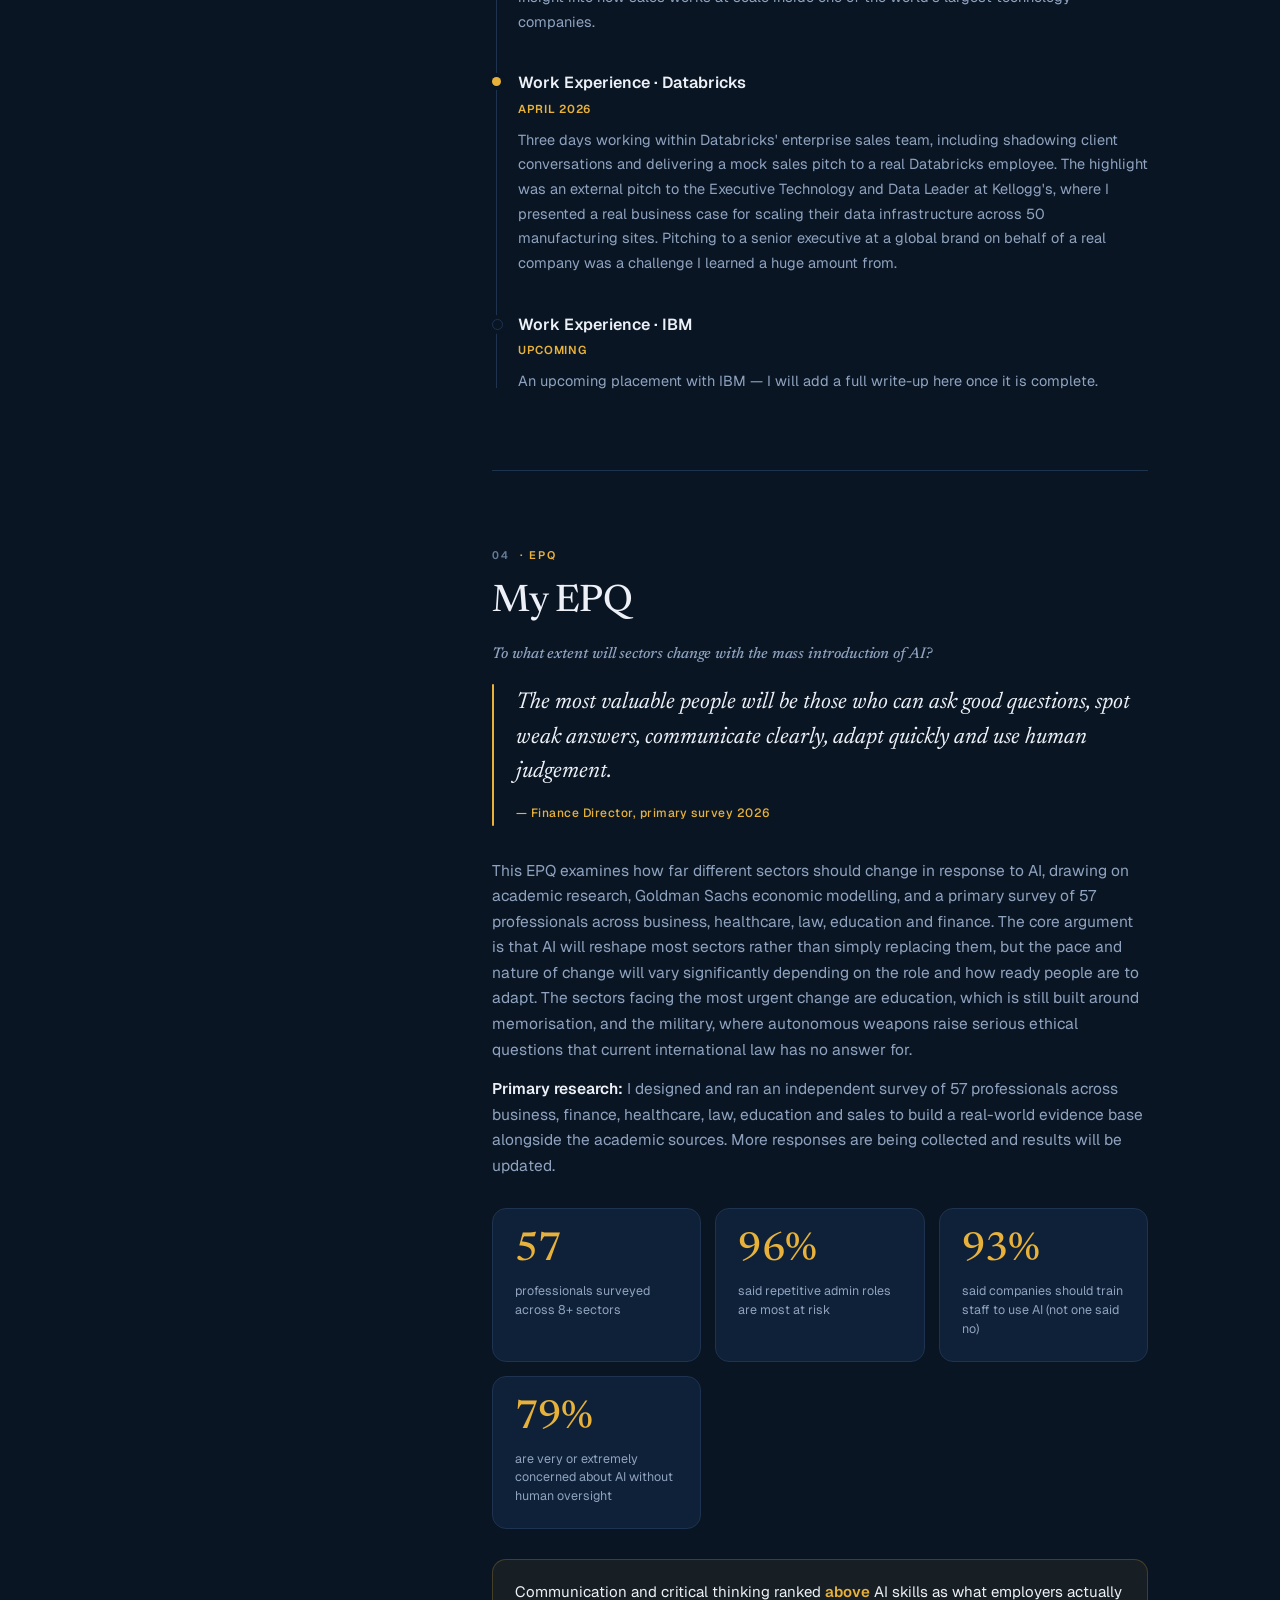
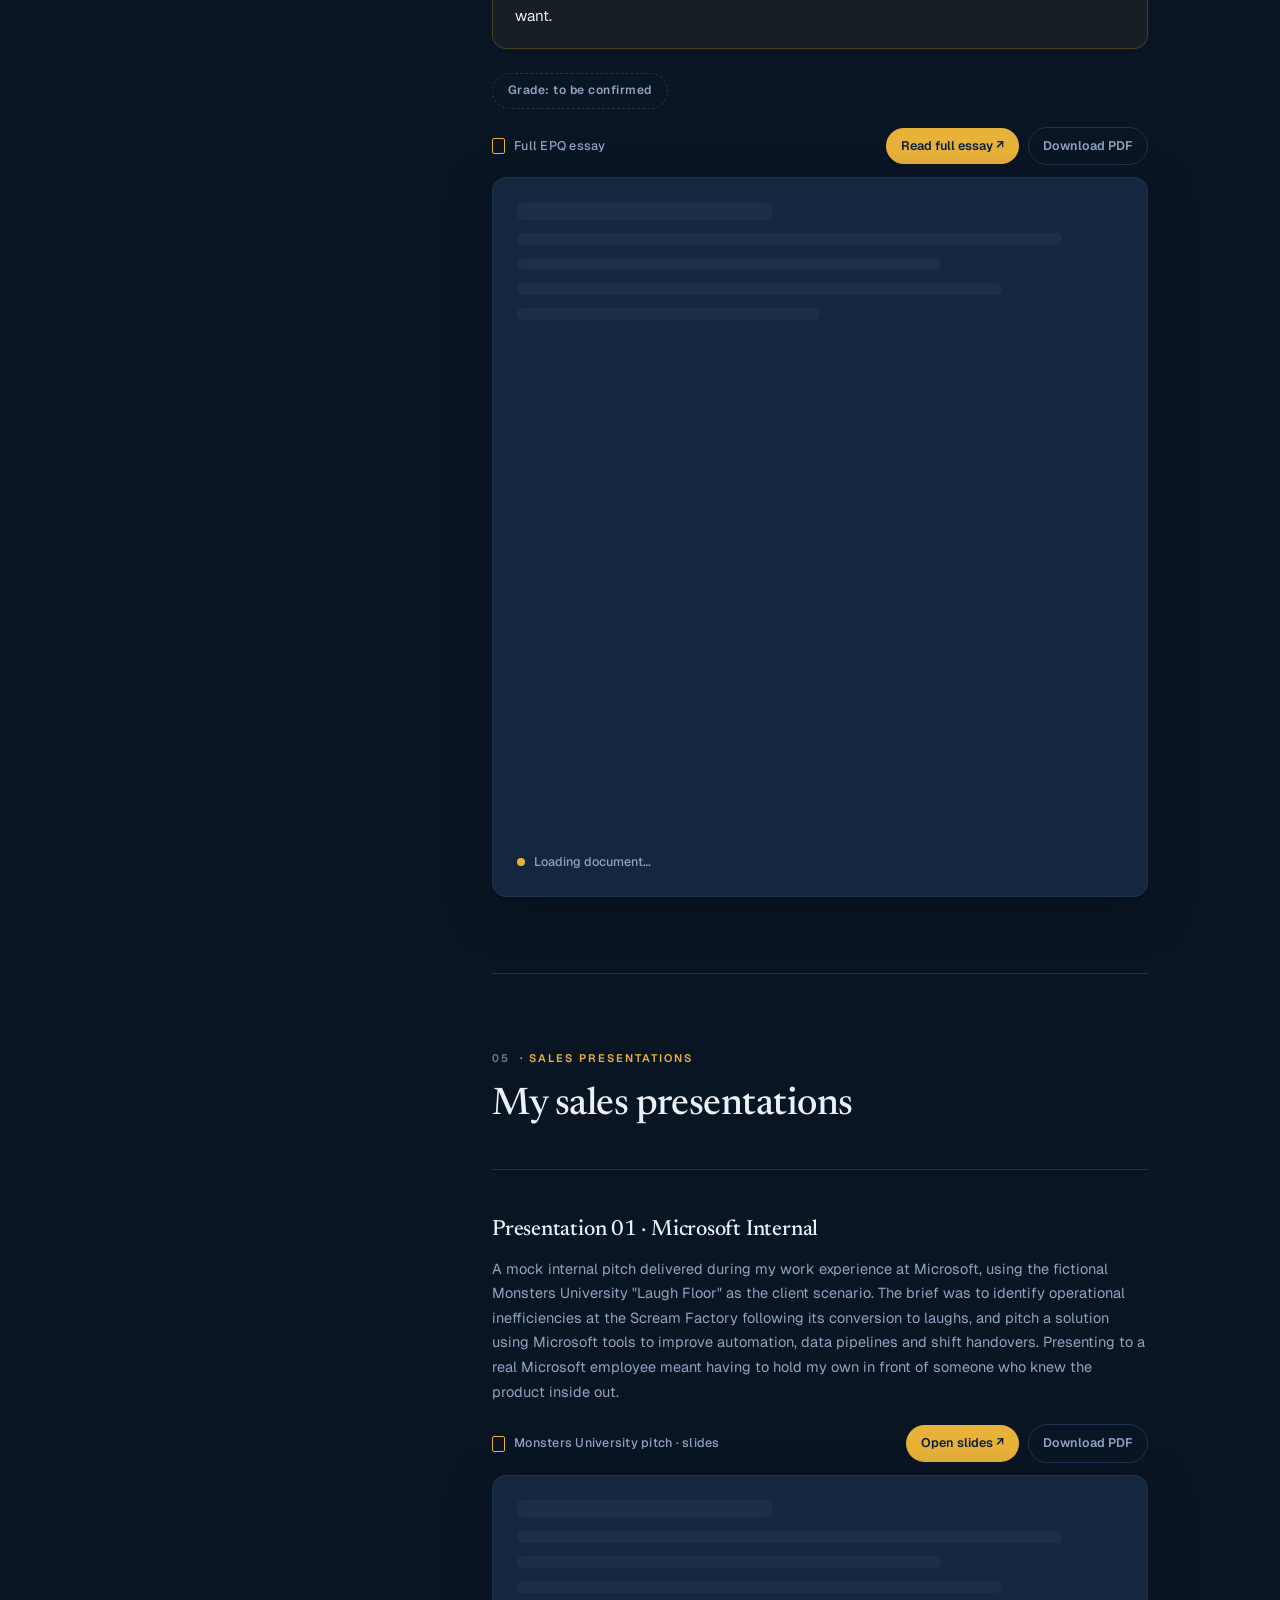
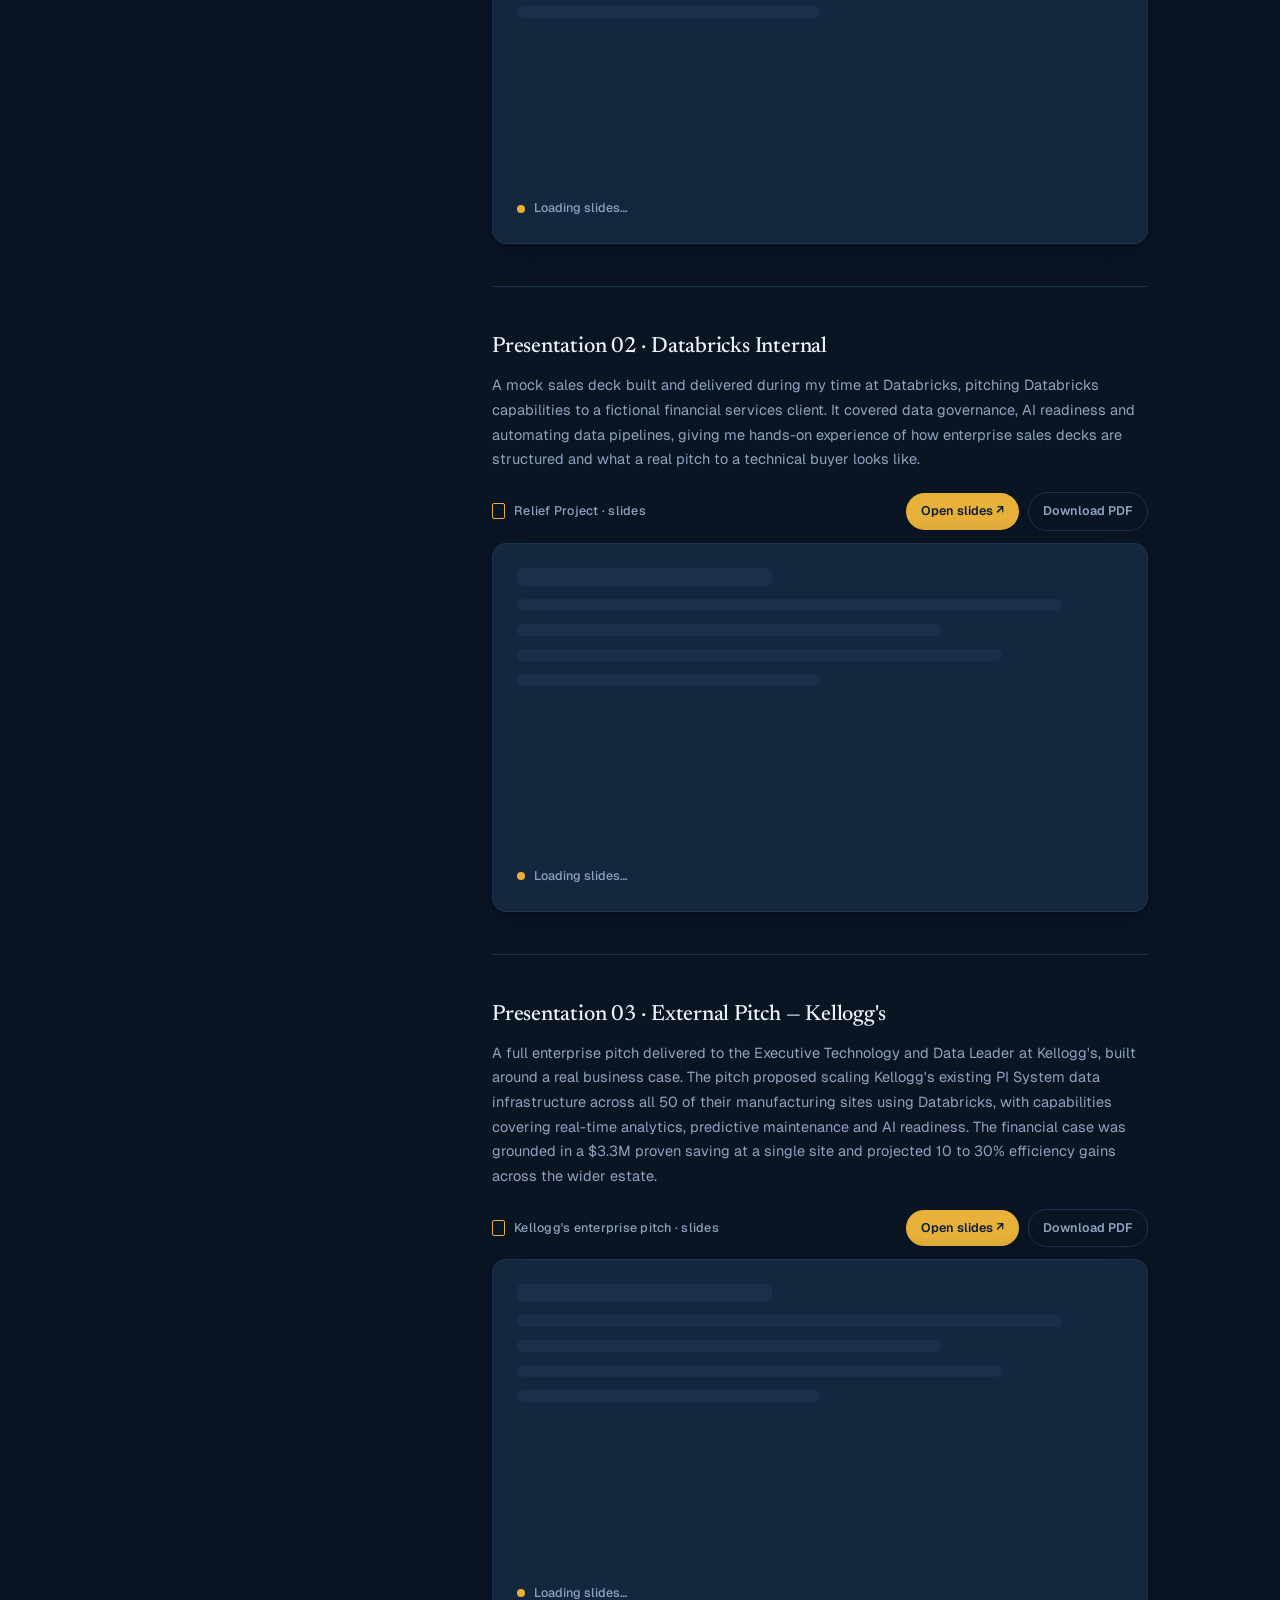
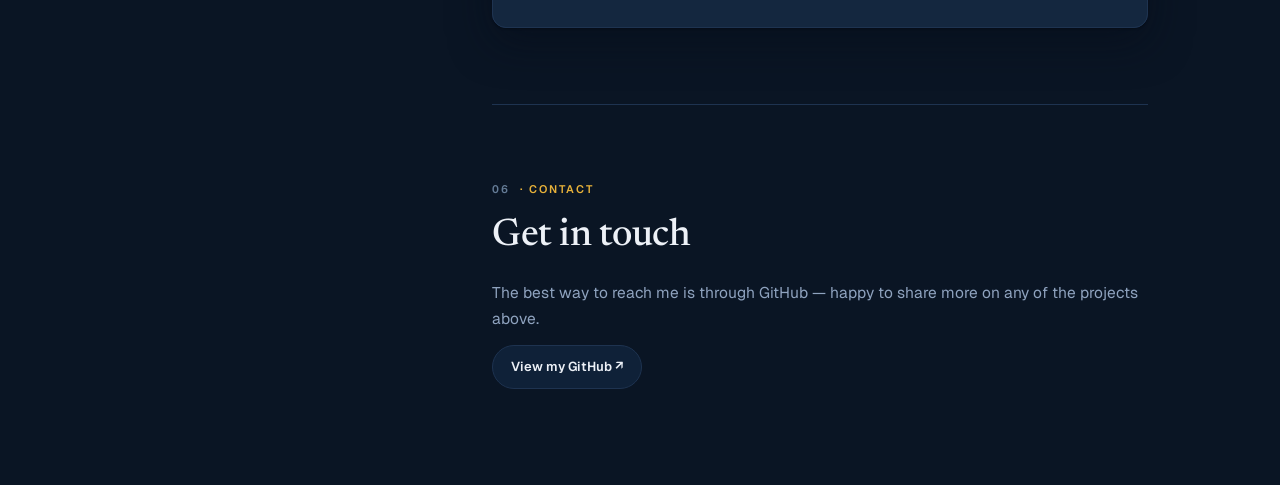
==== commit 50569045: "Clean up unfinished placeholders on the About page - Hide empty testimonial quotes until real ones a" ====
--- a/index.html
+++ b/index.html
@@ -97,10 +97,6 @@
           <div class="tags">
             <span>HTML</span><span>JavaScript</span><span>PowerShell</span><span>Telegram API</span><span>AI-assisted build</span>
           </div>
-          <!-- GITHUB LINK pending — once supplied, add a links row here -->
-          <div class="links" style="margin-top:14px">
-            <a href="#" id="trackerGithub">GitHub link to follow</a>
-          </div>
         </div>
 
         <div class="project">
@@ -144,8 +140,8 @@
           </div>
           <div class="tl-item todo">
             <div class="role">Work Experience &middot; IBM</div>
-            <div class="when">Date to confirm</div>
-            <p class="placeholder">To be completed after the placement &mdash; send me the dates and a couple of sentences on what you did and I'll write it up.</p>
+            <div class="when">Upcoming</div>
+            <p>An upcoming placement with IBM &mdash; I will add a full write-up here once it is complete.</p>
           </div>
         </div>
       </section>
@@ -196,7 +192,7 @@
         <div class="pres">
           <h3>Presentation 01 &middot; Microsoft Internal</h3>
           <p>A mock internal pitch delivered during my work experience at Microsoft, using the fictional Monsters University "Laugh Floor" as the client scenario. The brief was to identify operational inefficiencies at the Scream Factory following its conversion to laughs, and pitch a solution using Microsoft tools to improve automation, data pipelines and shift handovers. Presenting to a real Microsoft employee meant having to hold my own in front of someone who knew the product inside out.</p>
-          <p class="quote">"[Quote to follow]" &mdash; [Name], [Job Title], Microsoft</p>
+          <!-- Testimonial to add when received: [Name], [Job Title], Microsoft -->
           <div class="deck">
             <div class="deck-bar">
               <span class="dtitle"><span class="dicon"></span> Monsters University pitch &middot; slides</span>
@@ -212,7 +208,7 @@
         <div class="pres">
           <h3>Presentation 02 &middot; Databricks Internal</h3>
           <p>A mock sales deck built and delivered during my time at Databricks, pitching Databricks capabilities to a fictional financial services client. It covered data governance, AI readiness and automating data pipelines, giving me hands-on experience of how enterprise sales decks are structured and what a real pitch to a technical buyer looks like.</p>
-          <p class="quote">"[Quote to follow]" &mdash; [Name], [Job Title], Databricks</p>
+          <!-- Testimonial to add when received: [Name], [Job Title], Databricks -->
           <div class="deck">
             <div class="deck-bar">
               <span class="dtitle"><span class="dicon"></span> Relief Project &middot; slides</span>
@@ -228,7 +224,7 @@
         <div class="pres">
           <h3>Presentation 03 &middot; External Pitch &mdash; Kellogg's</h3>
           <p>A full enterprise pitch delivered to the Executive Technology and Data Leader at Kellogg's, built around a real business case. The pitch proposed scaling Kellogg's existing PI System data infrastructure across all 50 of their manufacturing sites using Databricks, with capabilities covering real-time analytics, predictive maintenance and AI readiness. The financial case was grounded in a $3.3M proven saving at a single site and projected 10 to 30% efficiency gains across the wider estate.</p>
-          <p class="quote">"[Quote to follow]" &mdash; [Name], Executive Technology and Data Leader, Kellogg's</p>
+          <!-- Testimonial to add when received: [Name], Executive Technology and Data Leader, Kellogg's -->
           <div class="deck">
             <div class="deck-bar">
               <span class="dtitle"><span class="dicon"></span> Kellogg's enterprise pitch &middot; slides</span>
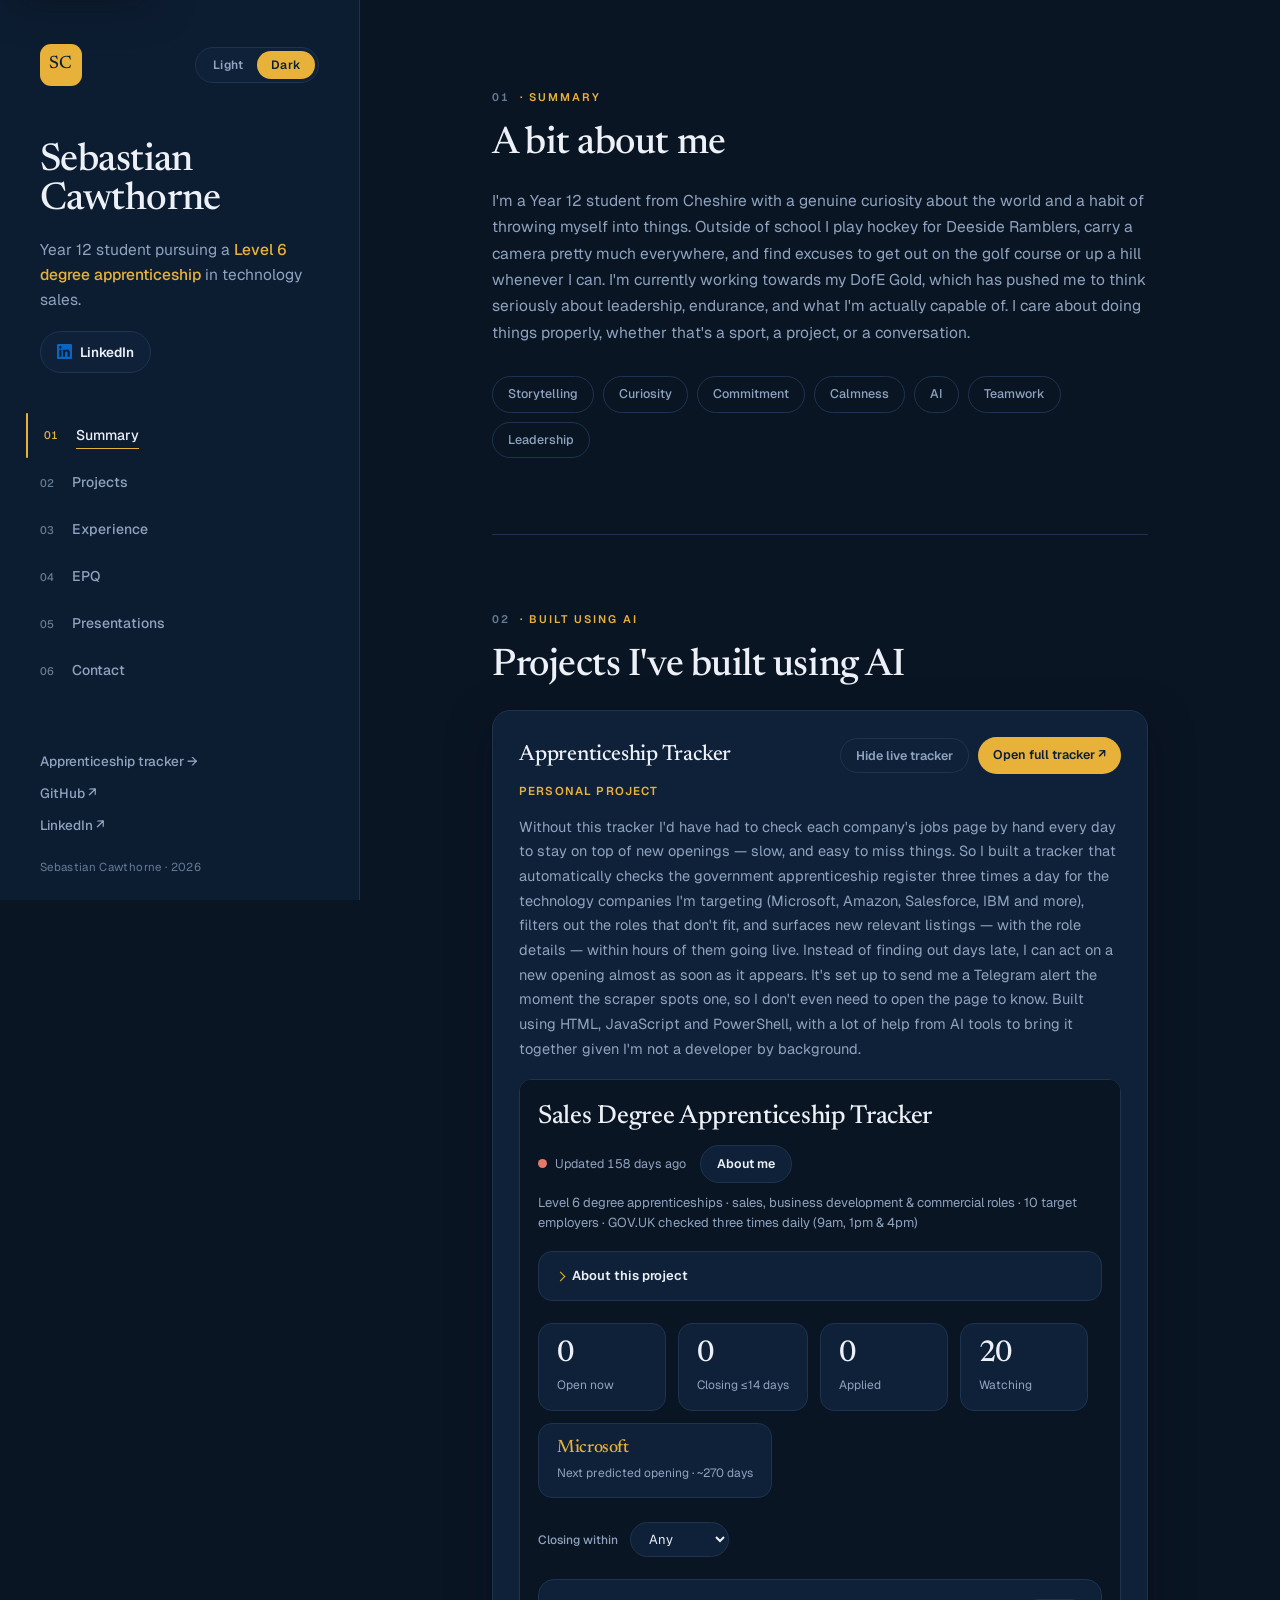
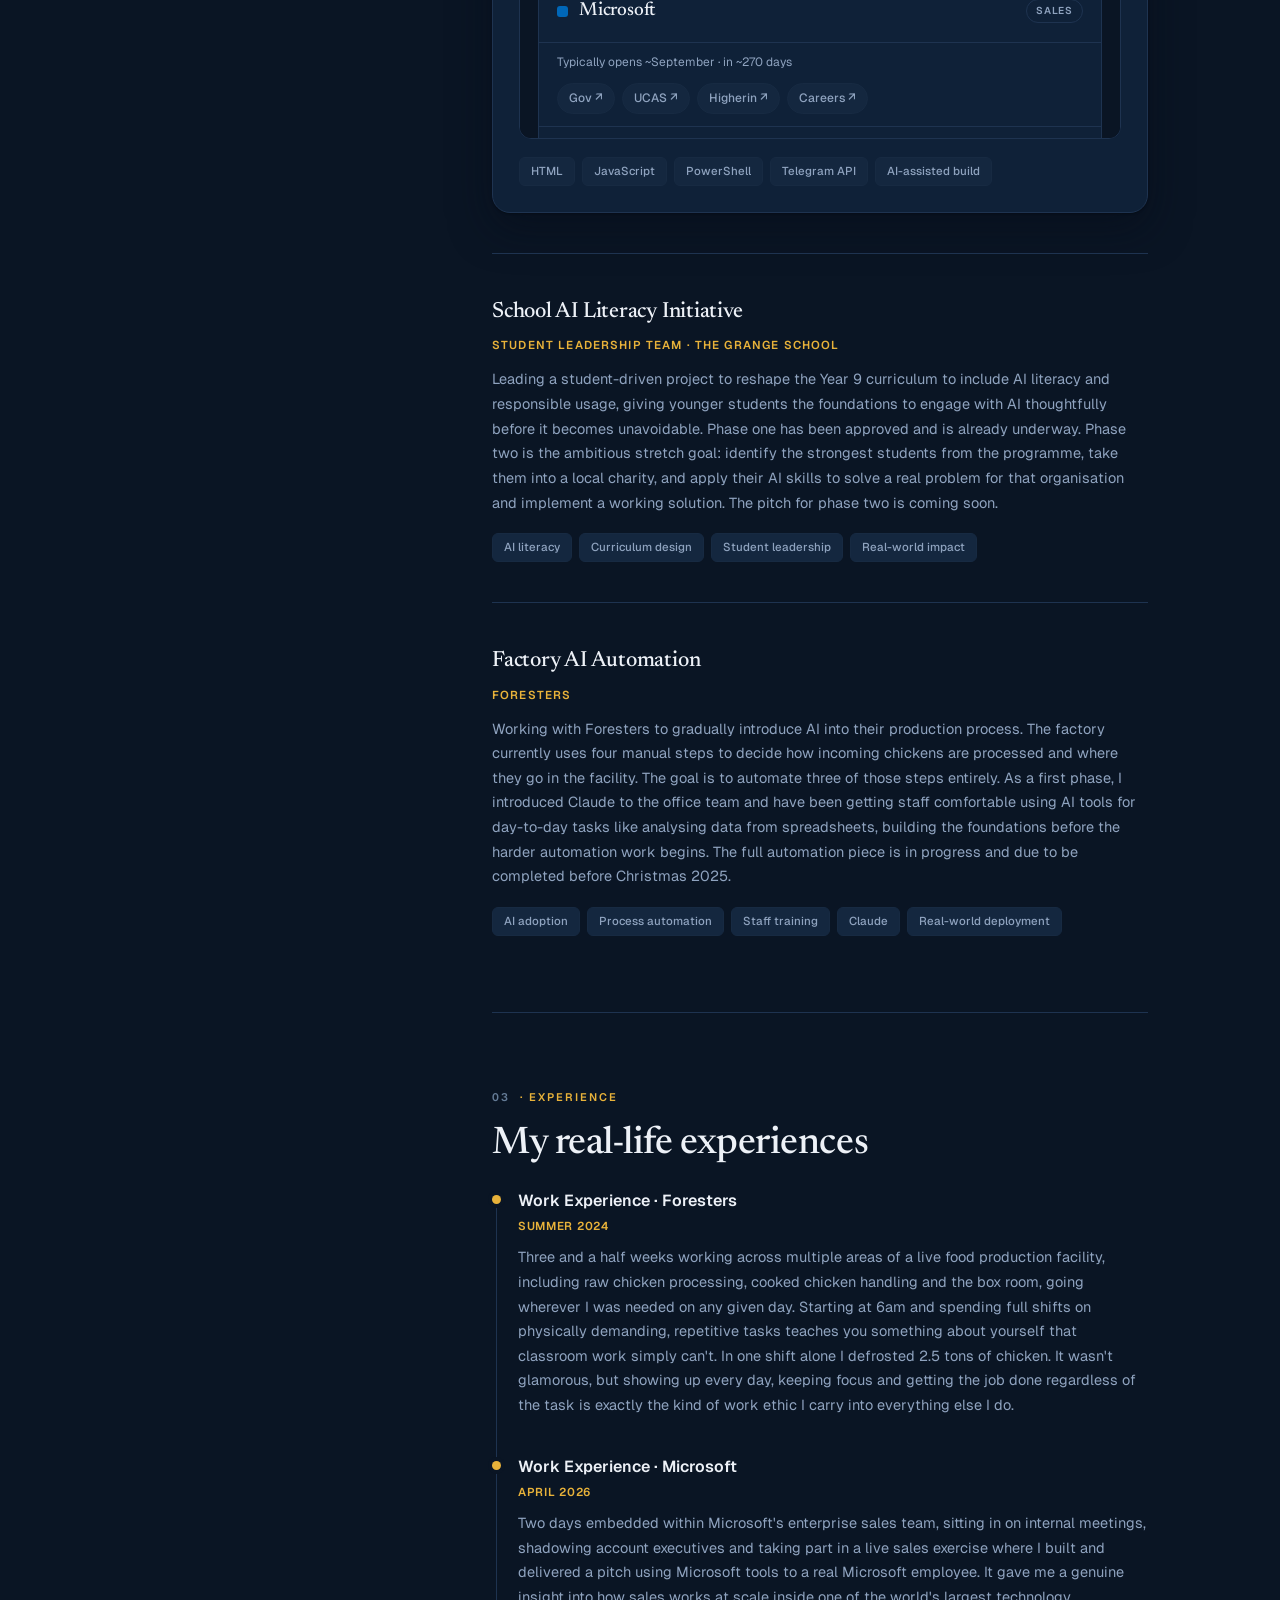
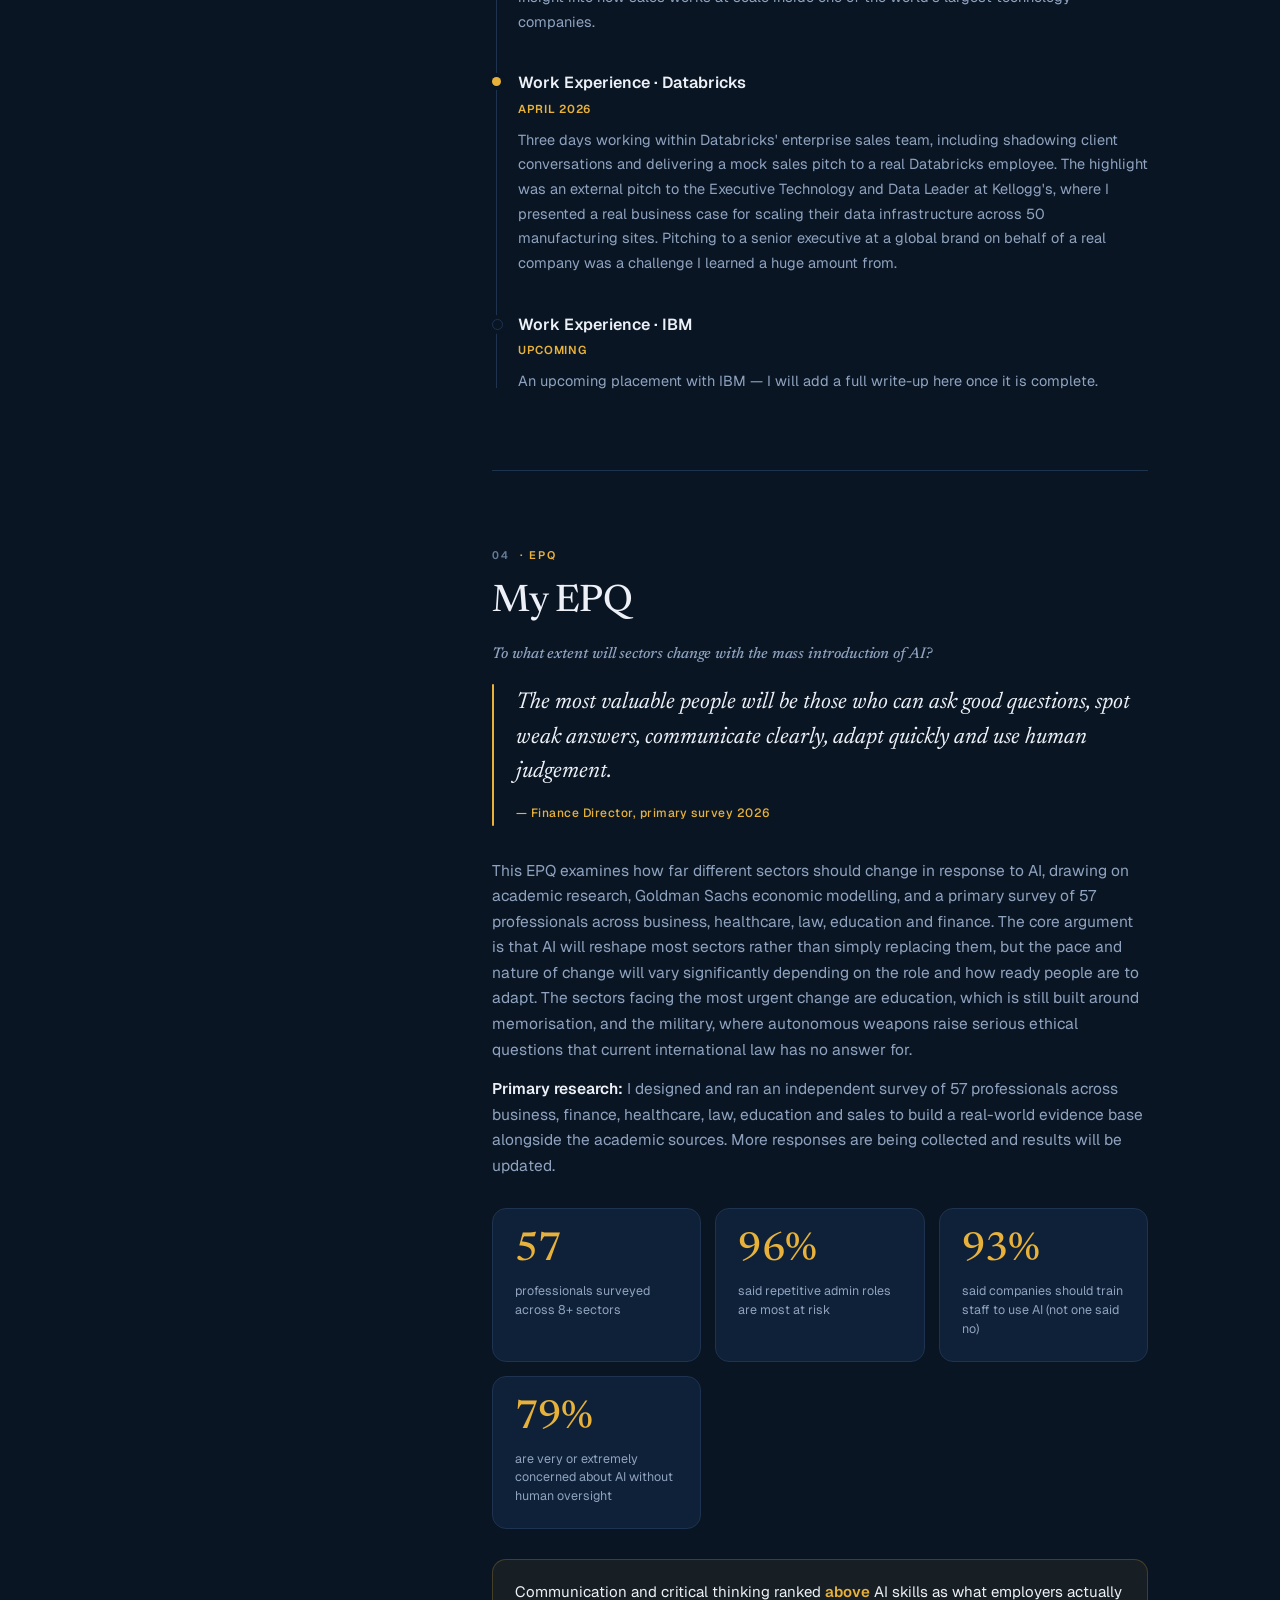
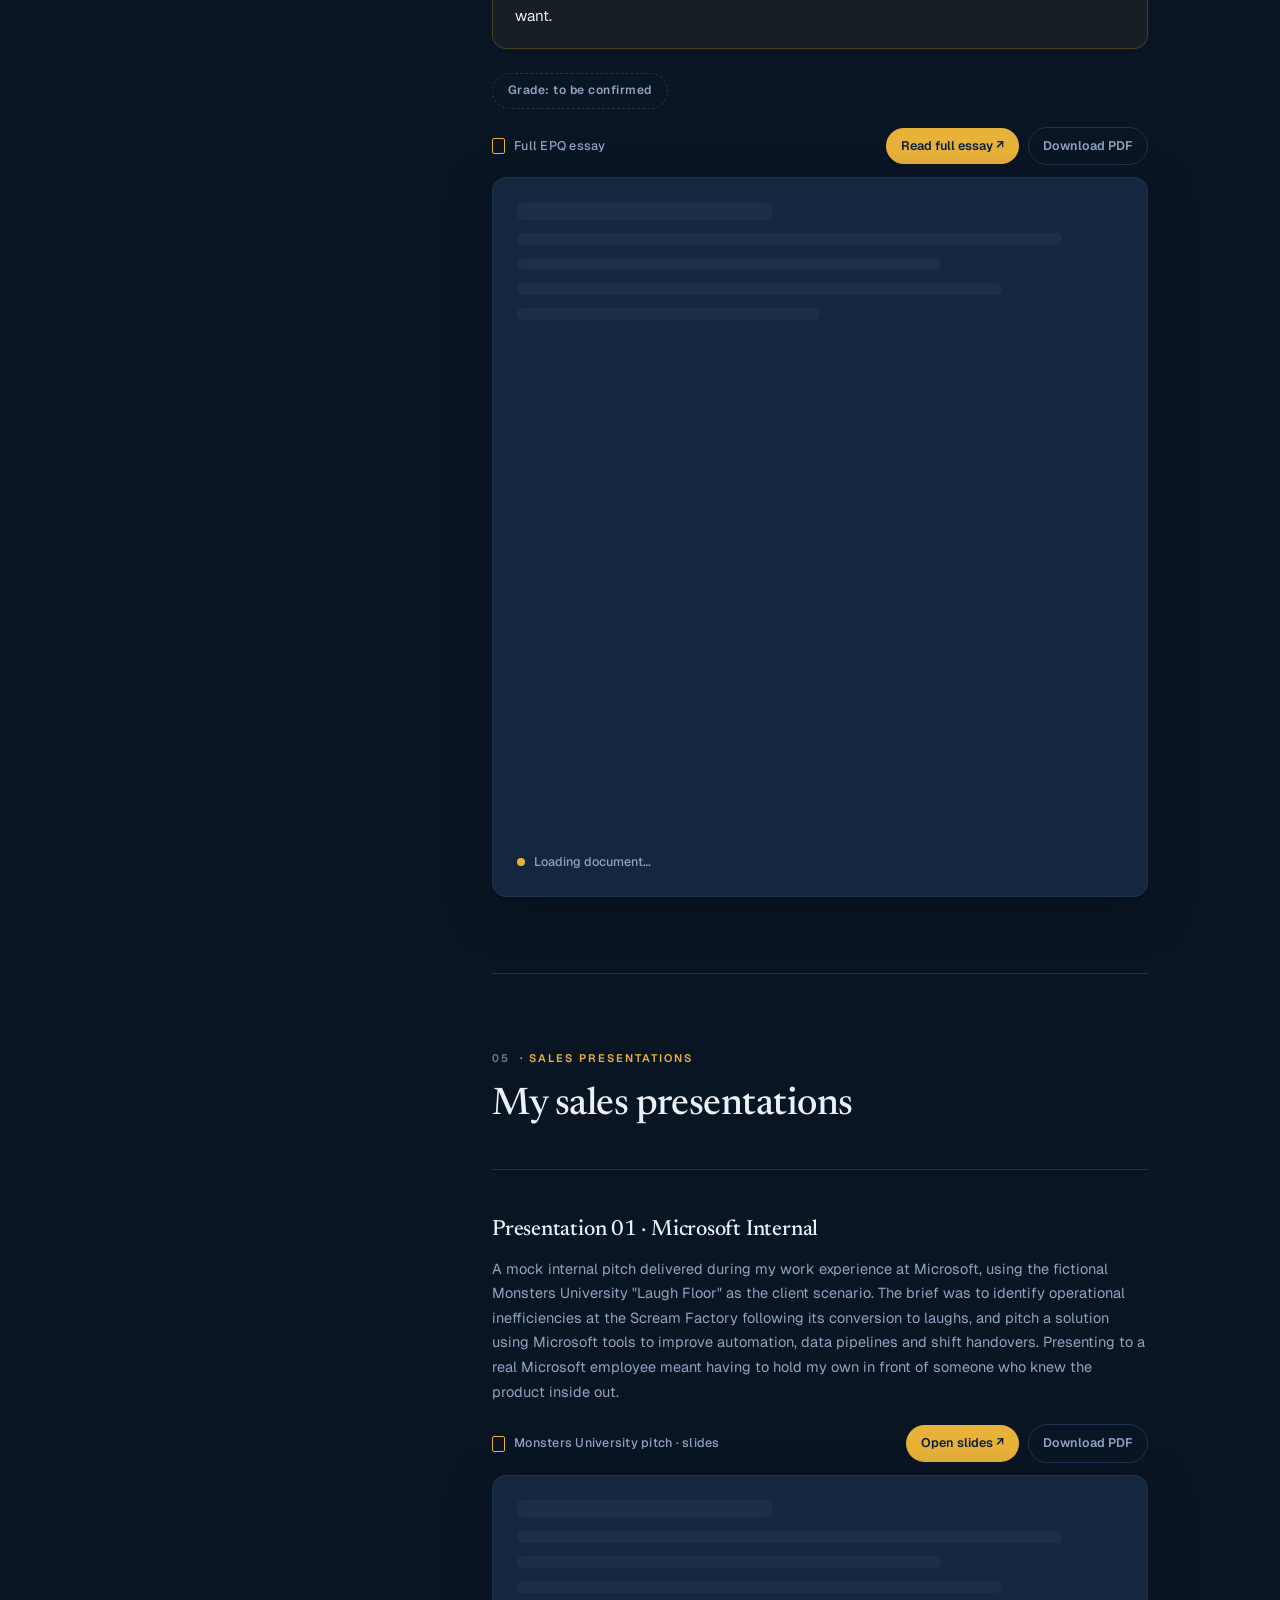
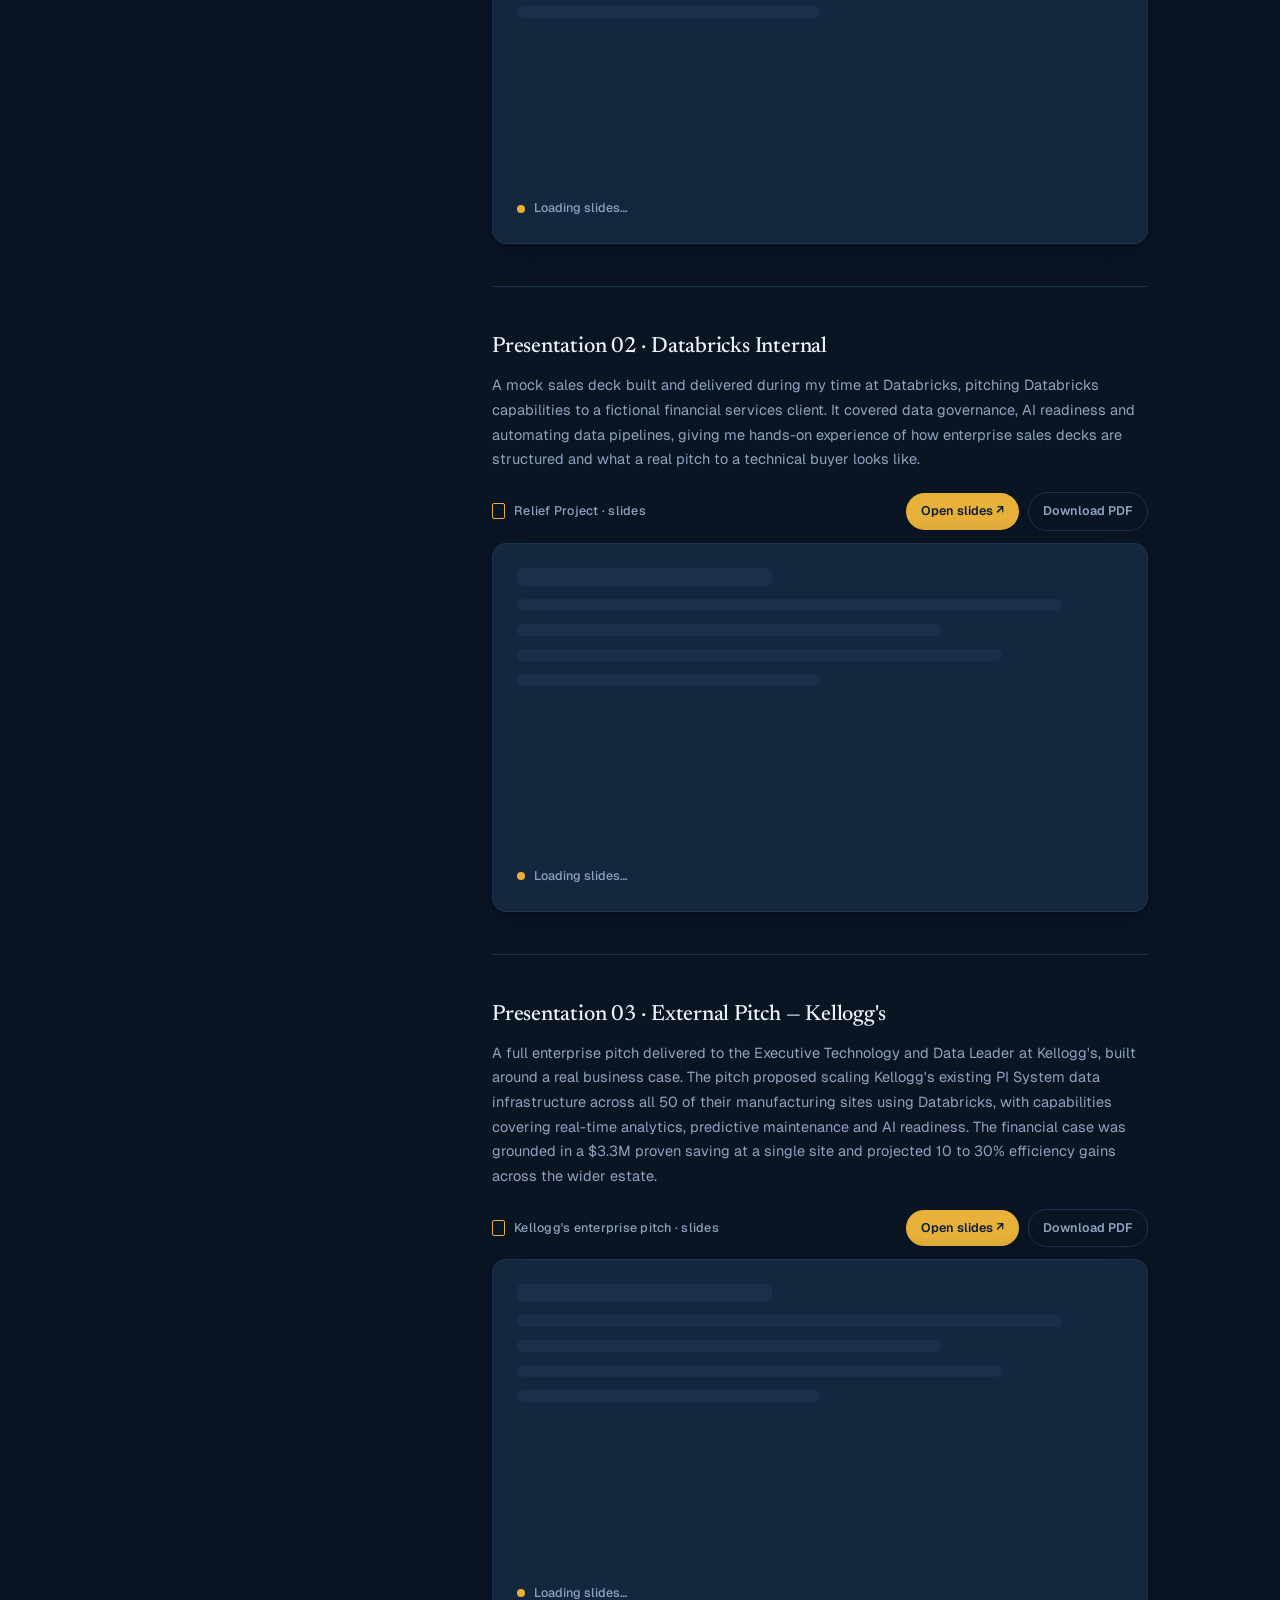
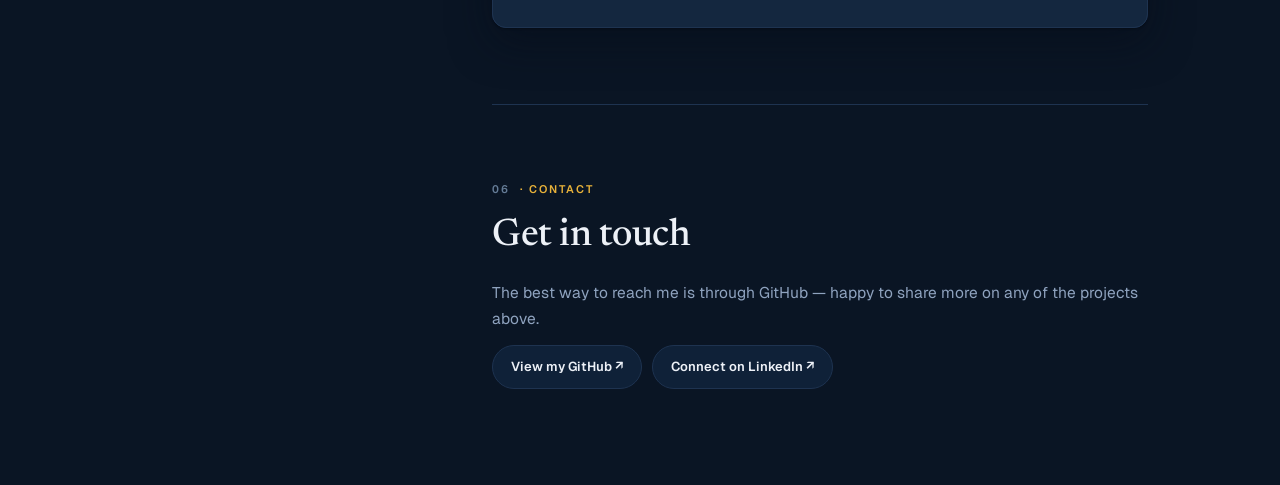
==== commit f79edc06: "Add LinkedIn profile link (headline, sidebar, contact) Co-Authored-By: Claude Opus 4.8 <noreply@anth" ====
--- a/index.html
+++ b/index.html
@@ -41,6 +41,7 @@
       <div class="identity">
         <h1>Sebastian<br>Cawthorne</h1>
         <p class="headline">Year 12 student pursuing a <strong>Level 6 degree apprenticeship</strong> in technology sales.</p>
+        <a class="li-link" href="https://www.linkedin.com/in/sebastian-cawthorne-a20782389" target="_blank" rel="noopener" aria-label="Sebastian Cawthorne on LinkedIn"><svg width="15" height="15" viewBox="0 0 24 24" fill="currentColor" aria-hidden="true"><path d="M20.45 20.45h-3.56v-5.57c0-1.33-.02-3.04-1.85-3.04-1.85 0-2.13 1.45-2.13 2.94v5.67H9.35V9h3.42v1.56h.05c.48-.9 1.64-1.85 3.37-1.85 3.6 0 4.27 2.37 4.27 5.46v6.28zM5.34 7.43a2.07 2.07 0 1 1 0-4.14 2.07 2.07 0 0 1 0 4.14zM7.12 20.45H3.55V9h3.57v11.45zM22.22 0H1.77C.79 0 0 .77 0 1.72v20.56C0 23.23.79 24 1.77 24h20.45c.98 0 1.78-.77 1.78-1.72V1.72C24 .77 23.2 0 22.22 0z"/></svg>LinkedIn</a>
       </div>
 
       <nav class="rail" aria-label="Sections">
@@ -56,6 +57,7 @@
         <div class="side-links">
           <a href="tracker.html">Apprenticeship tracker &rarr;</a>
           <a href="https://github.com/SebCaw" target="_blank">GitHub &nearr;</a>
+          <a href="https://www.linkedin.com/in/sebastian-cawthorne-a20782389" target="_blank" rel="noopener">LinkedIn &nearr;</a>
         </div>
         <p class="side-copy">Sebastian Cawthorne &middot; 2026</p>
       </div>
@@ -245,7 +247,7 @@
         <p>The best way to reach me is through GitHub — happy to share more on any of the projects above.</p>
         <div class="links">
           <a href="https://github.com/SebCaw" target="_blank">View my GitHub &nearr;</a>
-          <!-- ADD MORE LINKS HERE (e.g. LinkedIn) -->
+                    <a href="https://www.linkedin.com/in/sebastian-cawthorne-a20782389" target="_blank" rel="noopener">Connect on LinkedIn &nearr;</a>
         </div>
       </section>
 
--- a/assets/about.css
+++ b/assets/about.css
@@ -139,6 +139,17 @@
   color: var(--muted); font-weight: 400; font-size: 15.5px; line-height: 1.6; margin: 0;
 }
 .headline strong { color: var(--accent); font-weight: 500; }
+
+/* Prominent LinkedIn link under the headline */
+.li-link {
+  display: inline-flex; align-items: center; gap: 8px; margin-top: 18px;
+  font-size: 13.5px; font-weight: 600; color: var(--text);
+  background: var(--panel); border: 1px solid var(--border);
+  padding: 9px 16px; border-radius: 999px;
+  transition: border-color .2s, color .2s;
+}
+.li-link:hover { border-color: var(--accent); color: var(--accent); }
+.li-link svg { color: #0A66C2; flex-shrink: 0; }
 
 /* Nav rail */
 .rail { display: flex; flex-direction: column; gap: 2px; margin-bottom: 28px; position: relative; }
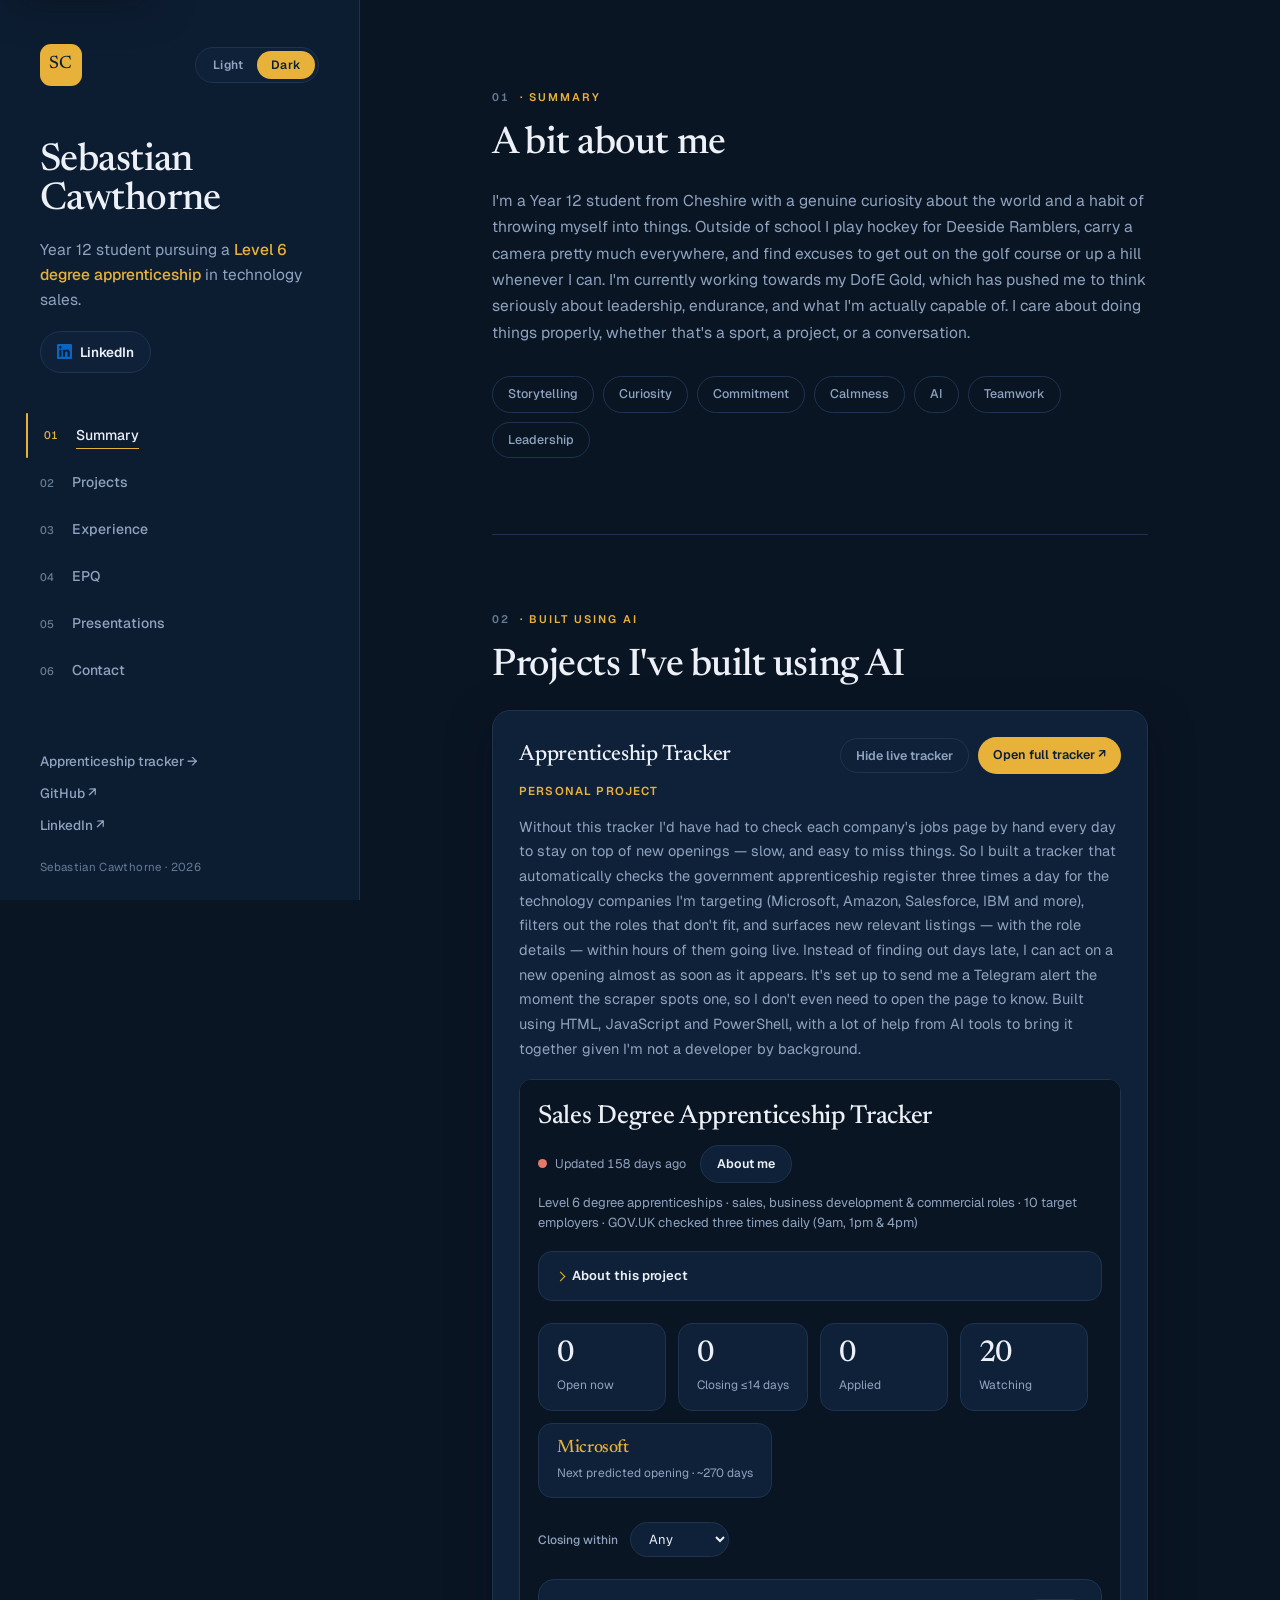
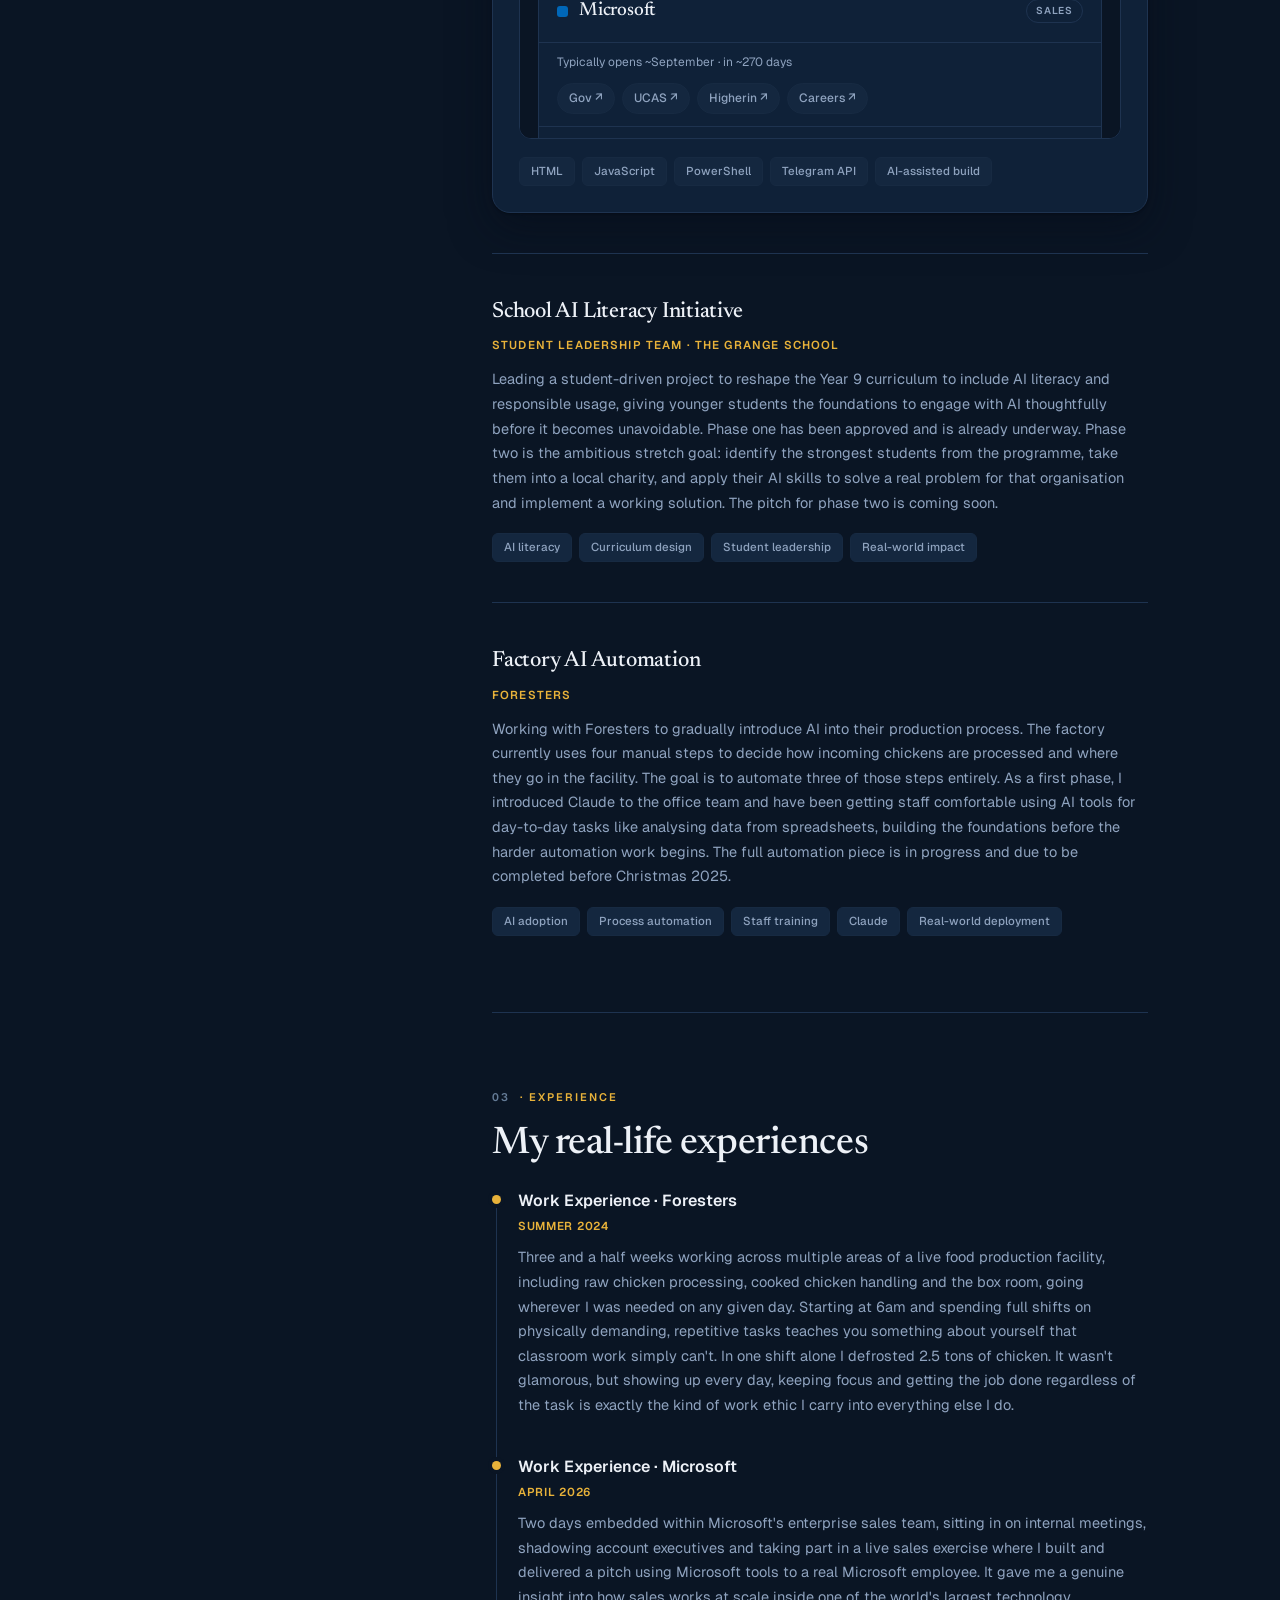
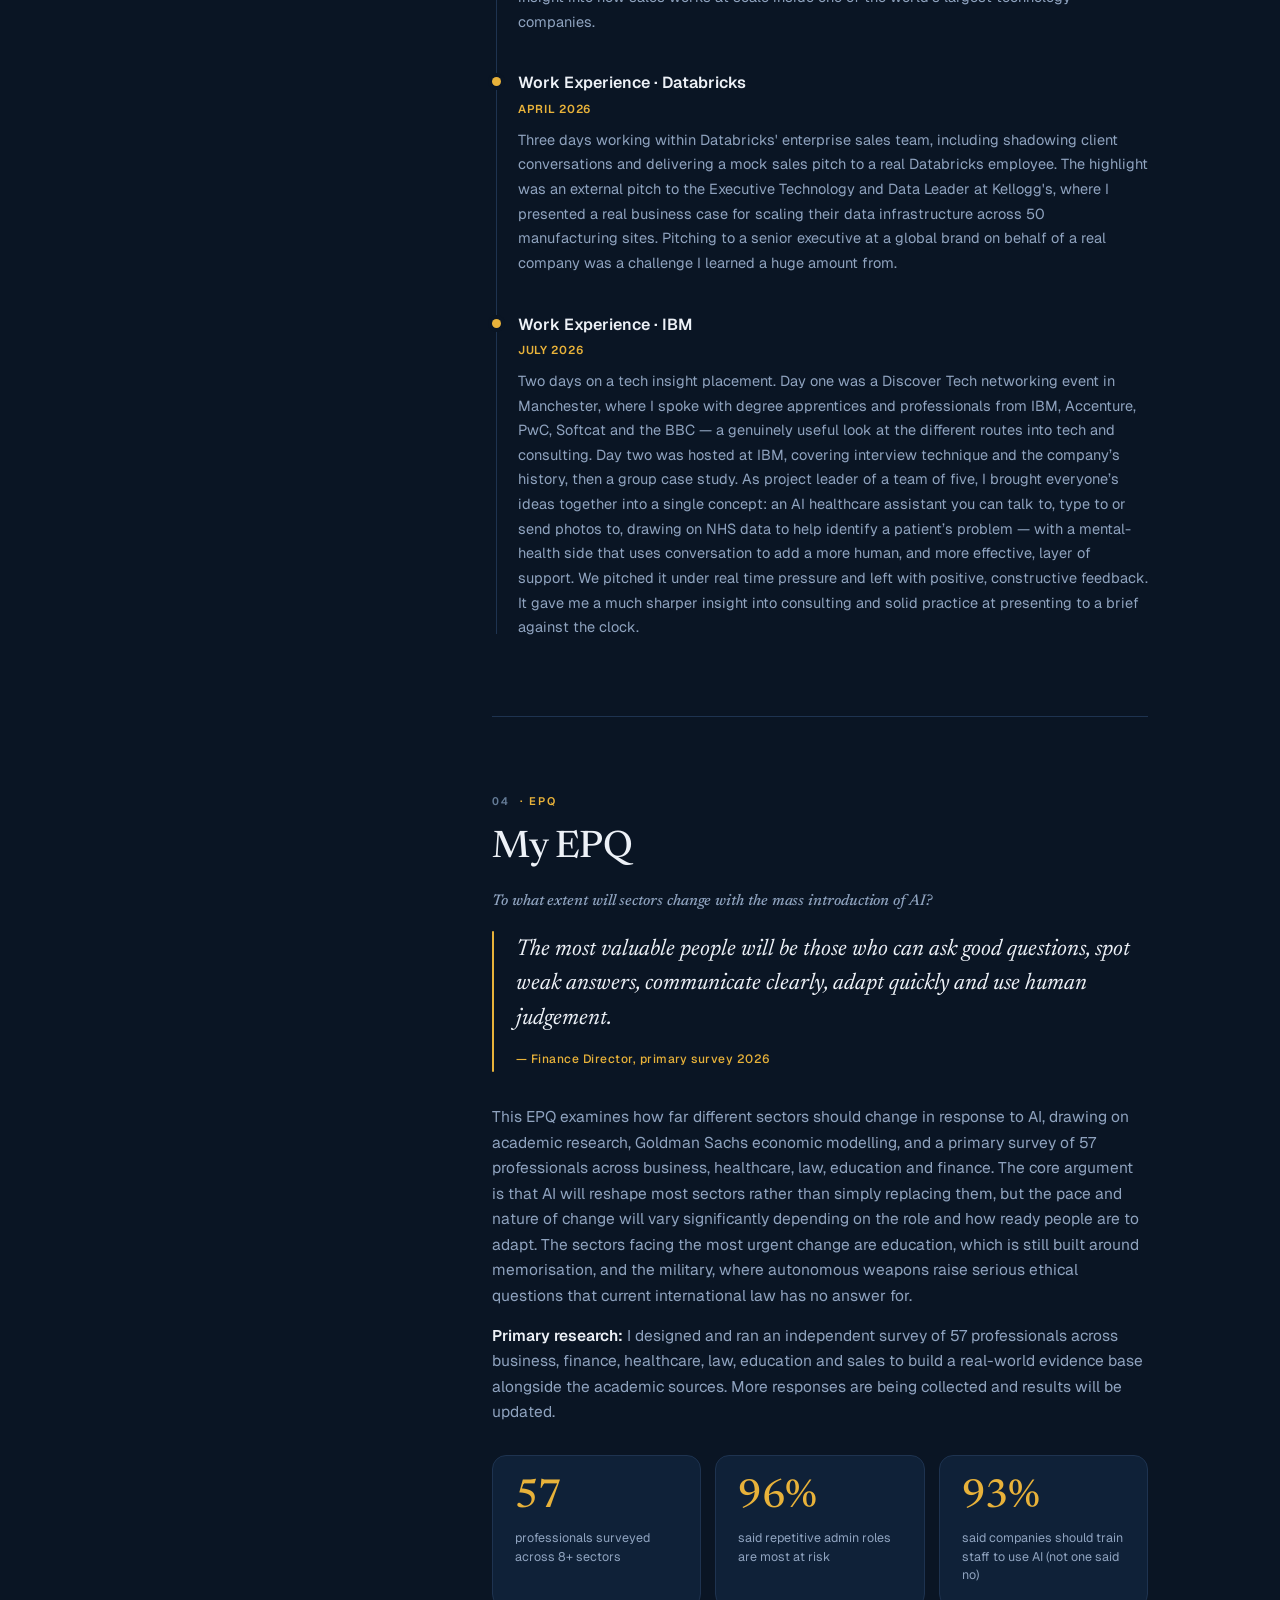
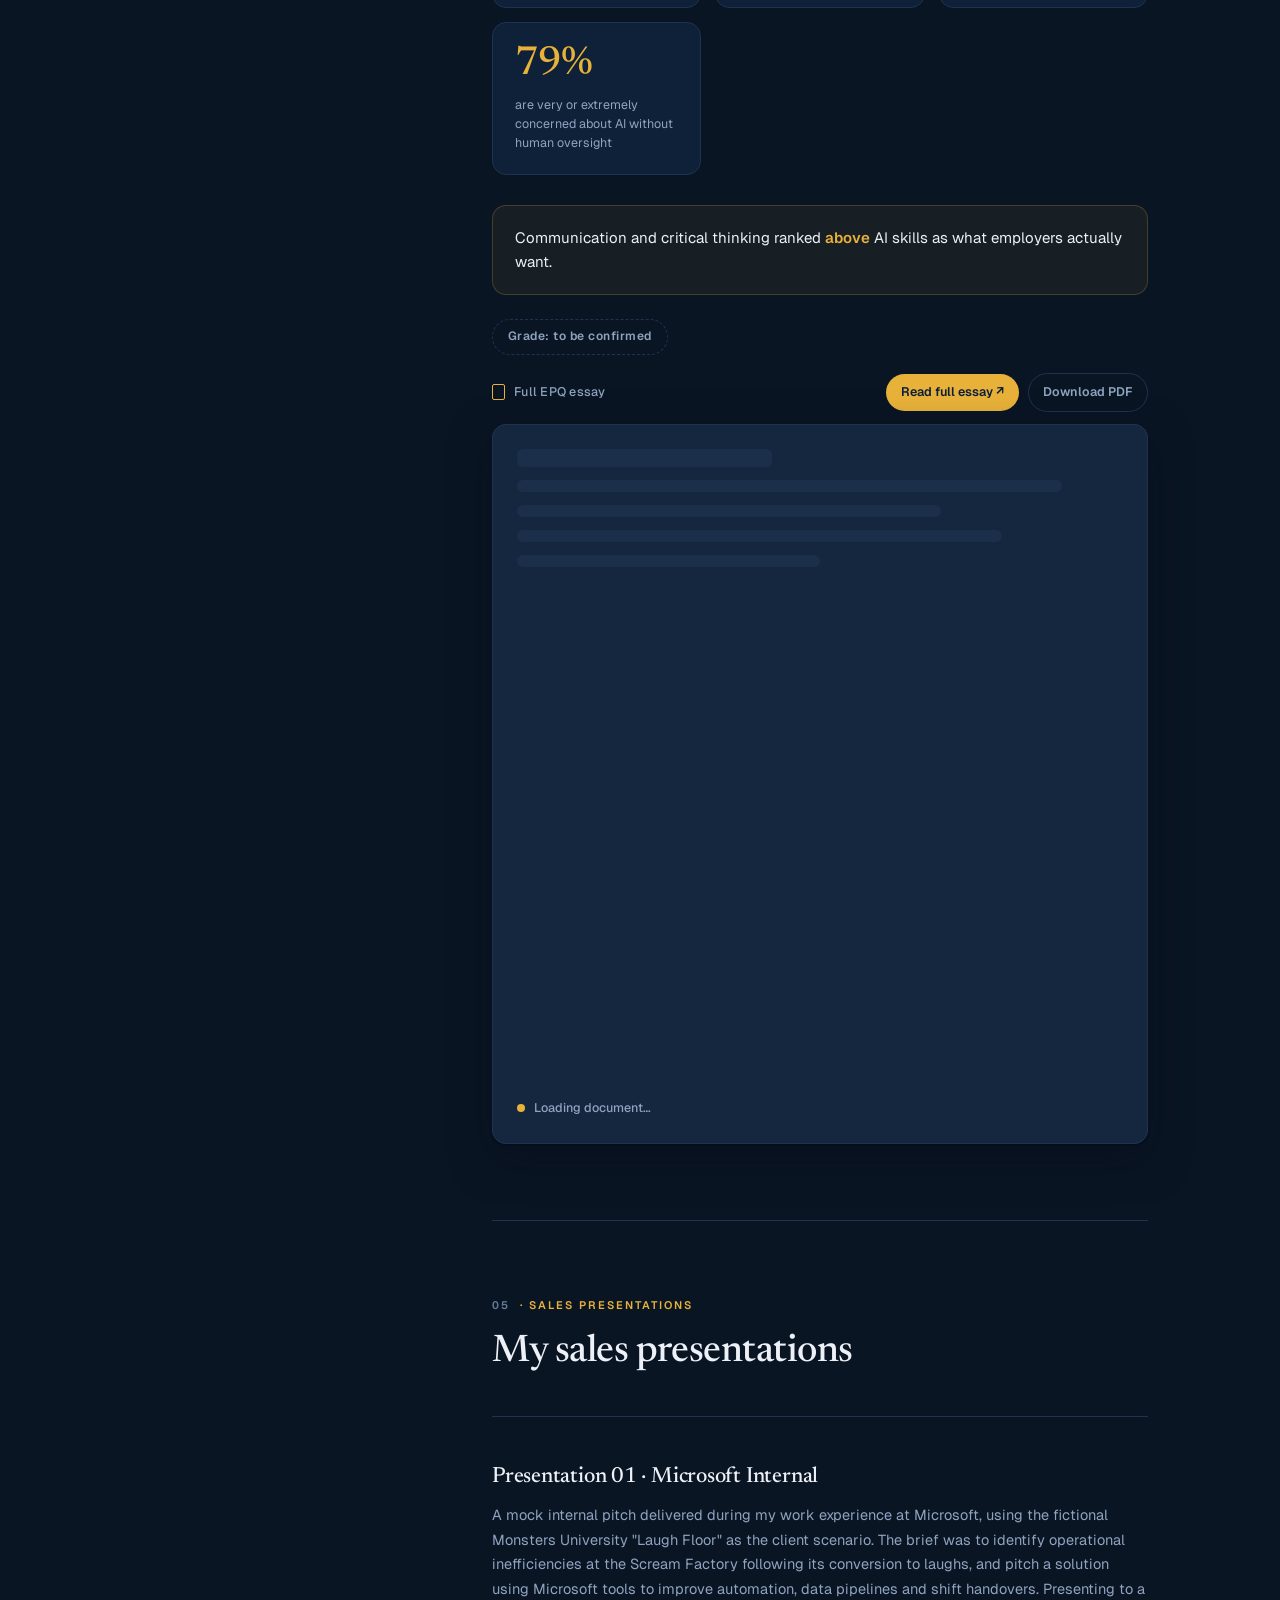
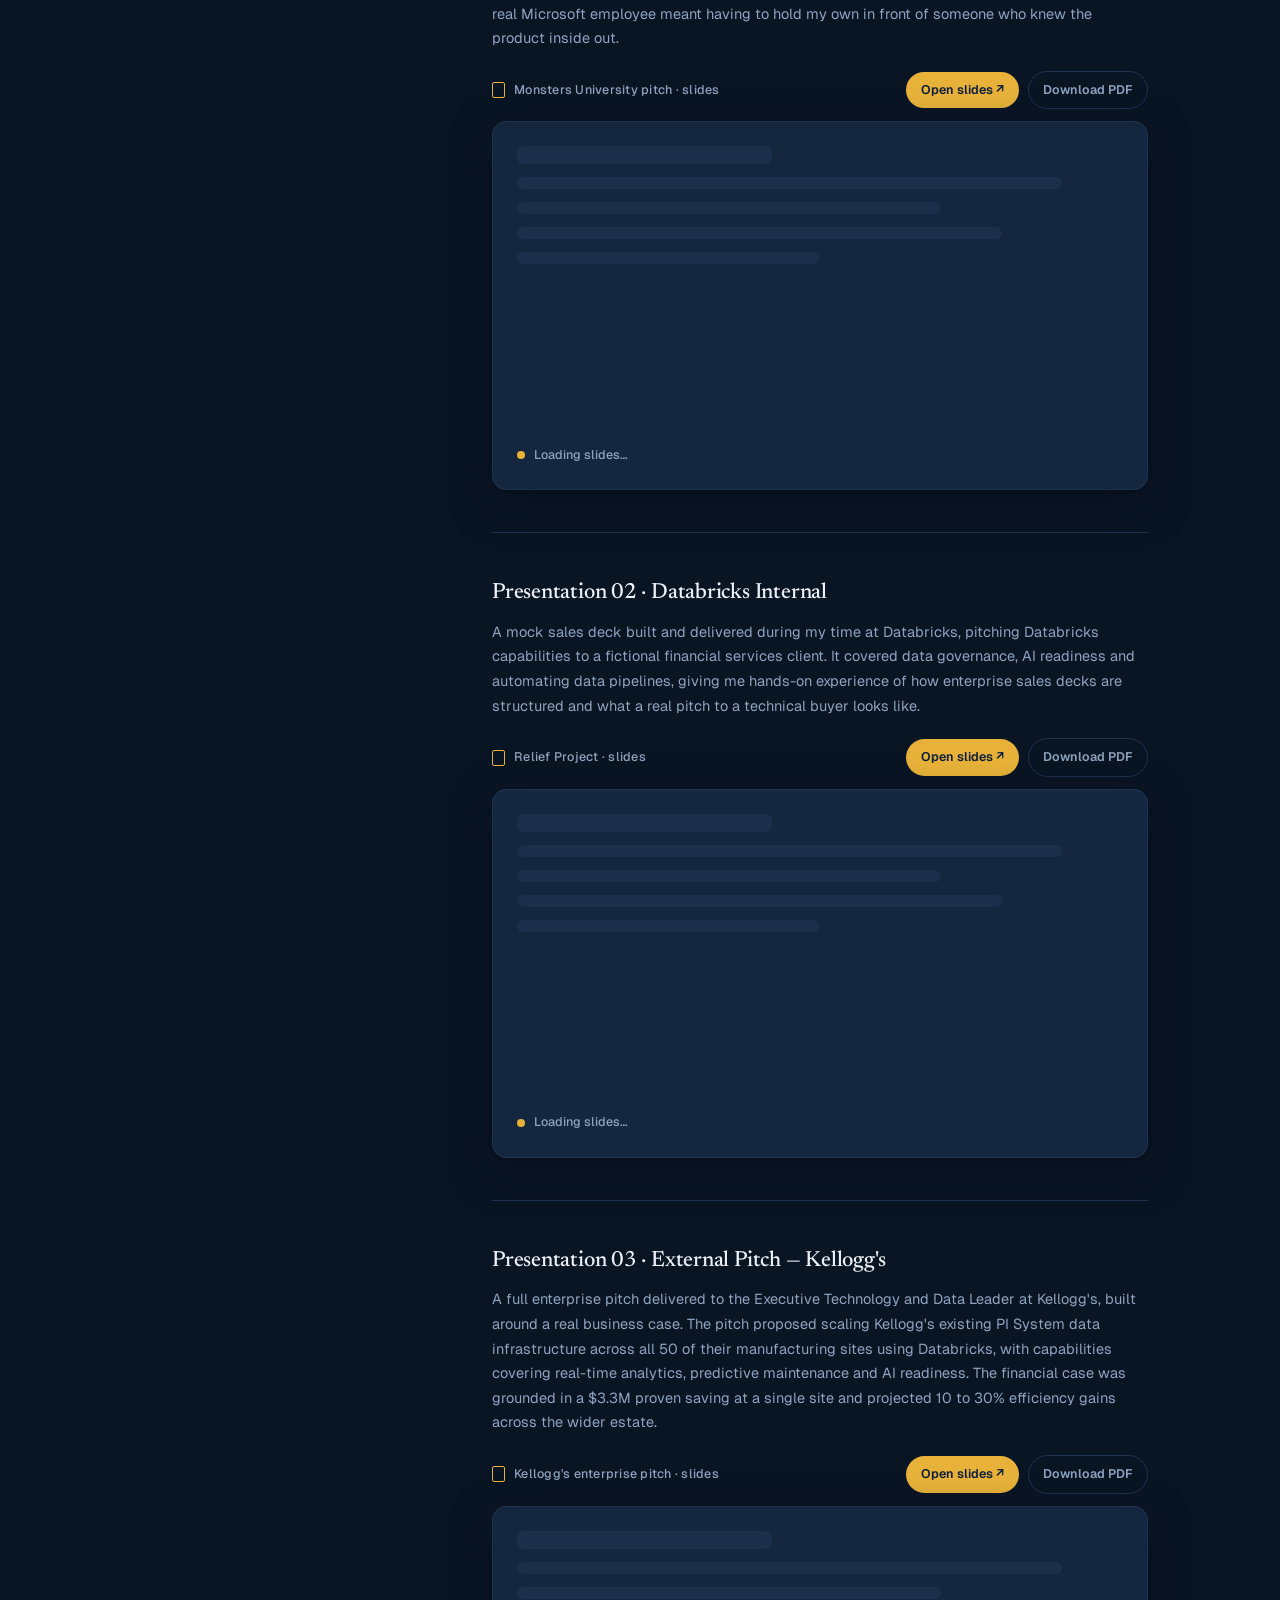
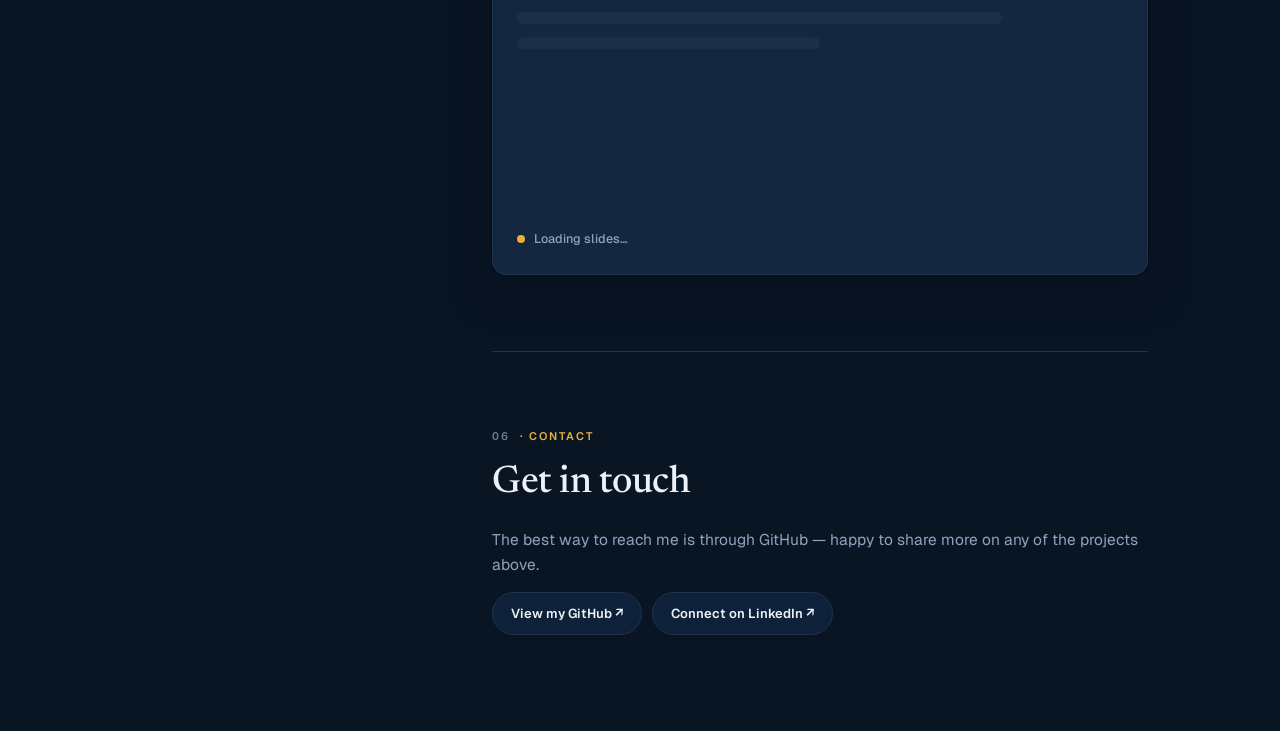
==== commit da6ad604: "Add completed IBM placement write-up (July 2026) Co-Authored-By: Claude Opus 4.8 <noreply@anthropic." ====
--- a/index.html
+++ b/index.html
@@ -140,10 +140,10 @@
             <div class="when">April 2026</div>
             <p>Three days working within Databricks' enterprise sales team, including shadowing client conversations and delivering a mock sales pitch to a real Databricks employee. The highlight was an external pitch to the Executive Technology and Data Leader at Kellogg's, where I presented a real business case for scaling their data infrastructure across 50 manufacturing sites. Pitching to a senior executive at a global brand on behalf of a real company was a challenge I learned a huge amount from.</p>
           </div>
-          <div class="tl-item todo">
+          <div class="tl-item">
             <div class="role">Work Experience &middot; IBM</div>
-            <div class="when">Upcoming</div>
-            <p>An upcoming placement with IBM &mdash; I will add a full write-up here once it is complete.</p>
+            <div class="when">July 2026</div>
+            <p>Two days on a tech insight placement. Day one was a Discover Tech networking event in Manchester, where I spoke with degree apprentices and professionals from IBM, Accenture, PwC, Softcat and the BBC &mdash; a genuinely useful look at the different routes into tech and consulting. Day two was hosted at IBM, covering interview technique and the company&rsquo;s history, then a group case study. As project leader of a team of five, I brought everyone&rsquo;s ideas together into a single concept: an AI healthcare assistant you can talk to, type to or send photos to, drawing on NHS data to help identify a patient&rsquo;s problem &mdash; with a mental-health side that uses conversation to add a more human, and more effective, layer of support. We pitched it under real time pressure and left with positive, constructive feedback. It gave me a much sharper insight into consulting and solid practice at presenting to a brief against the clock.</p>
           </div>
         </div>
       </section>
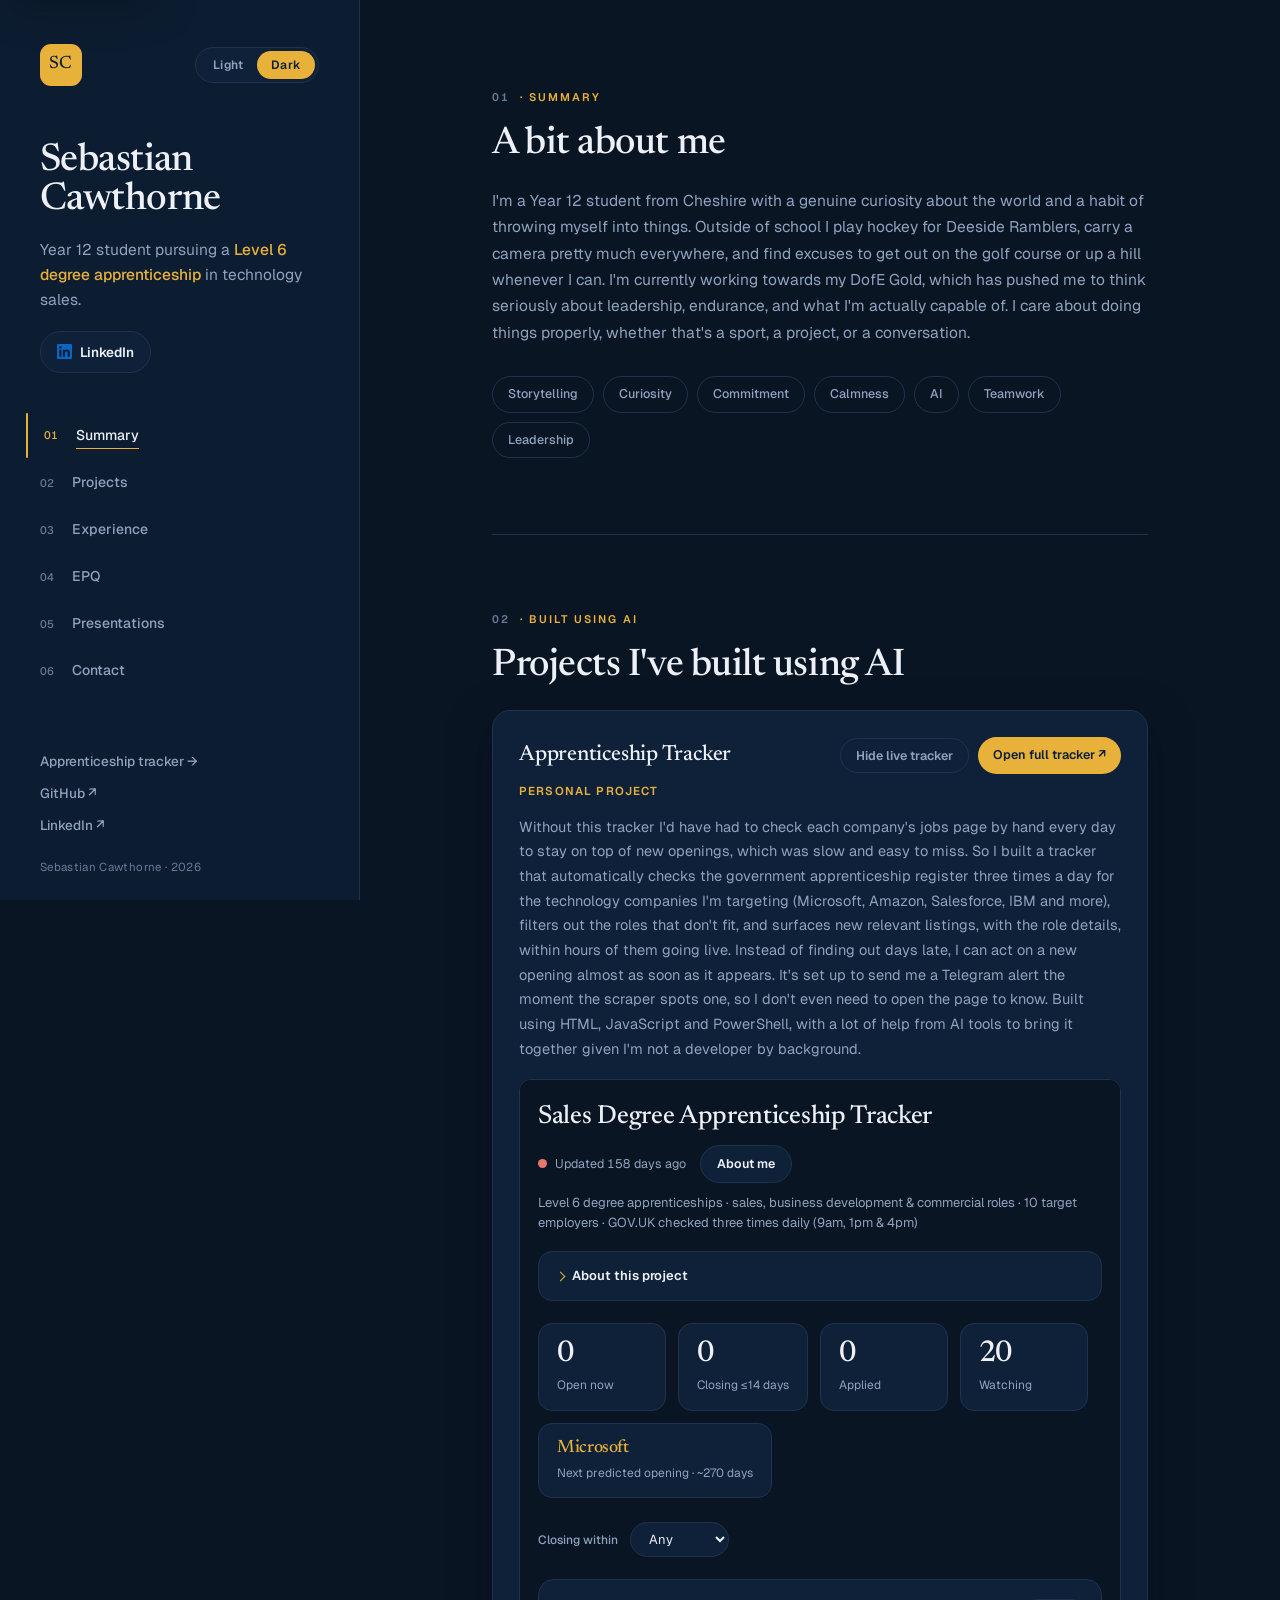
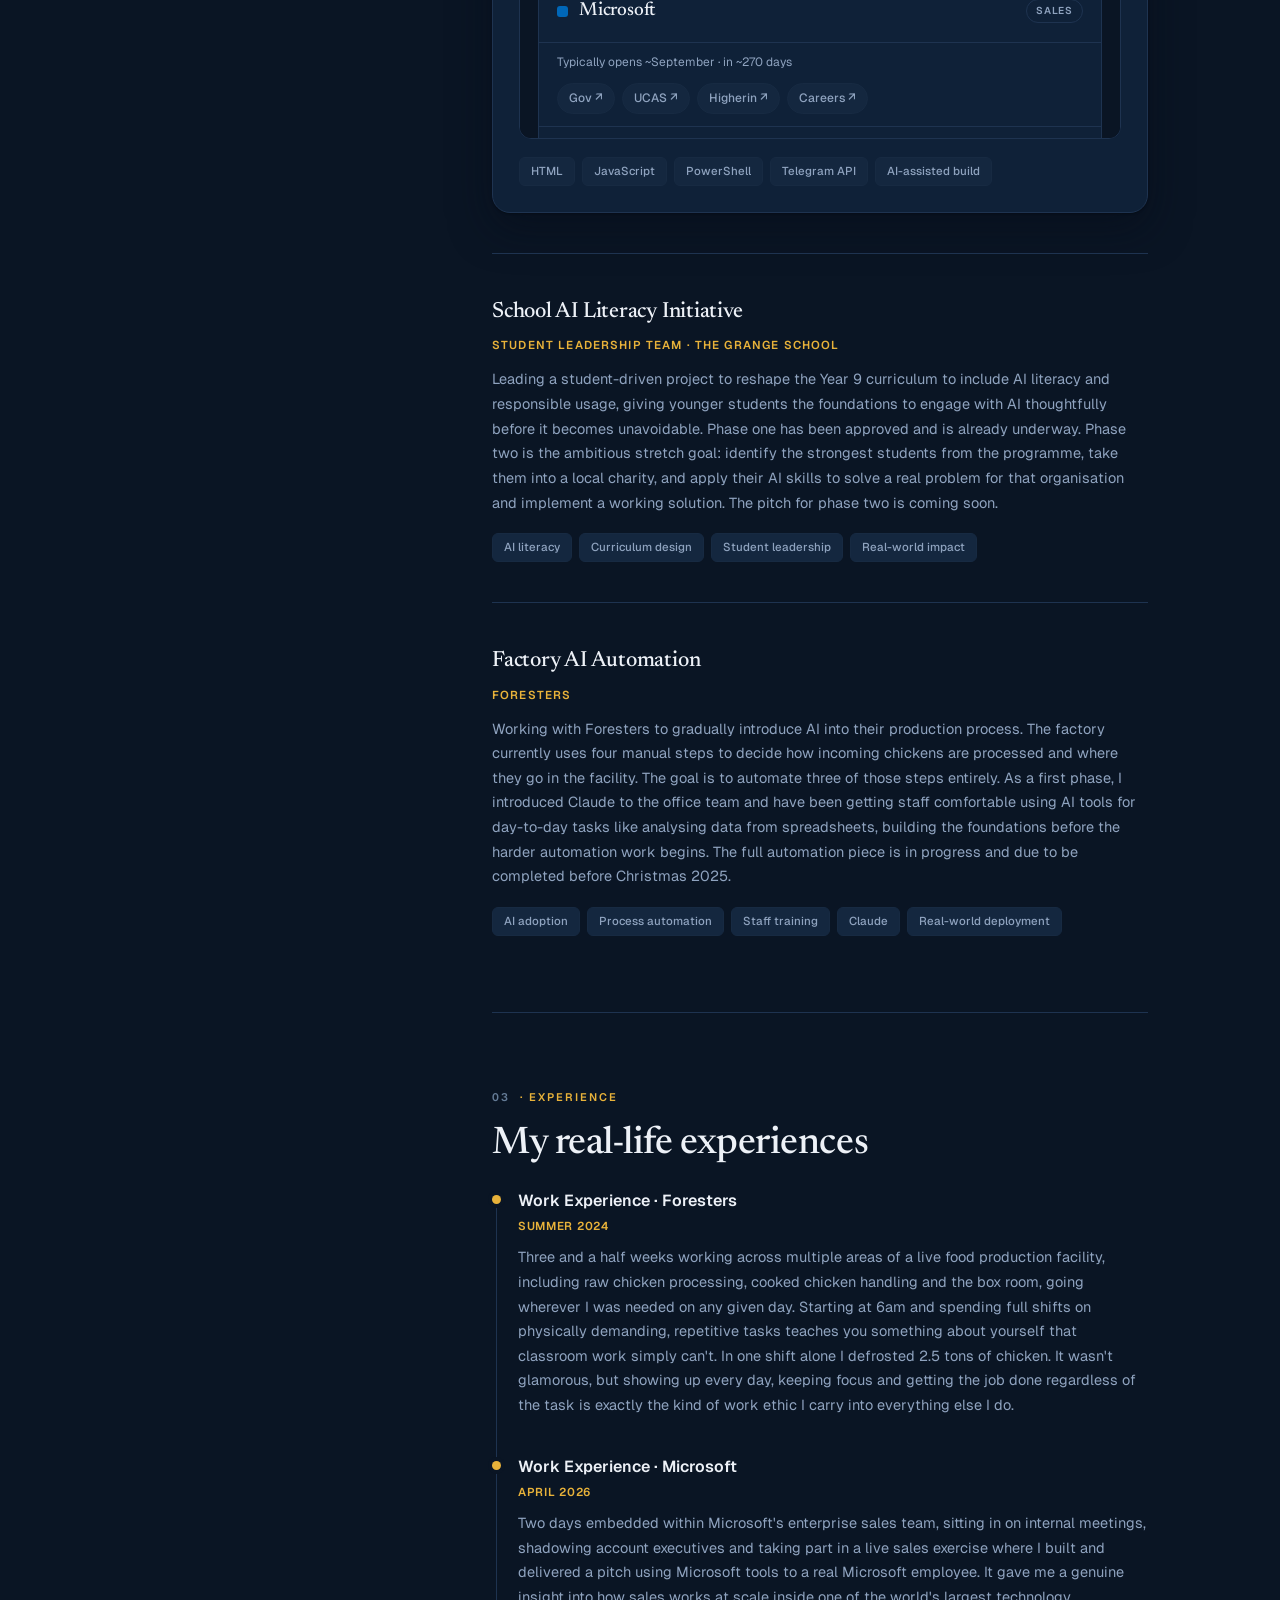
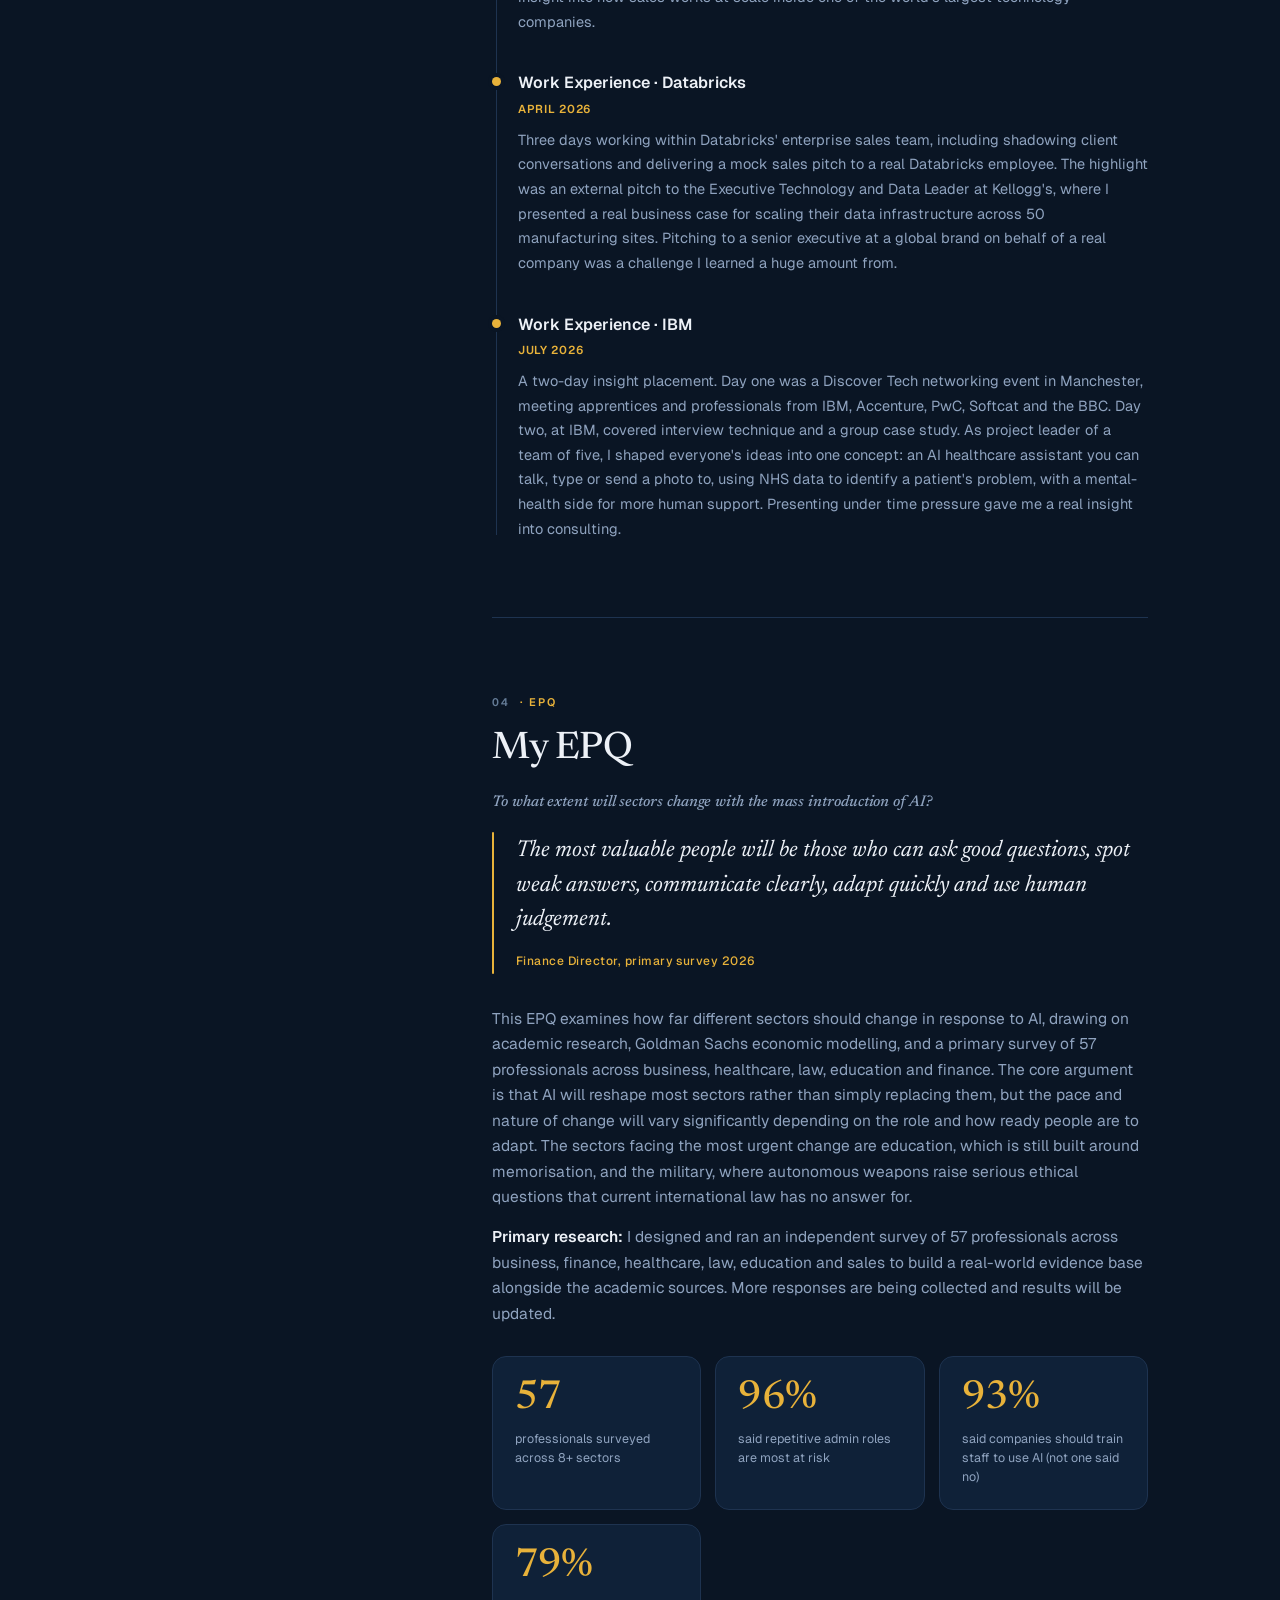
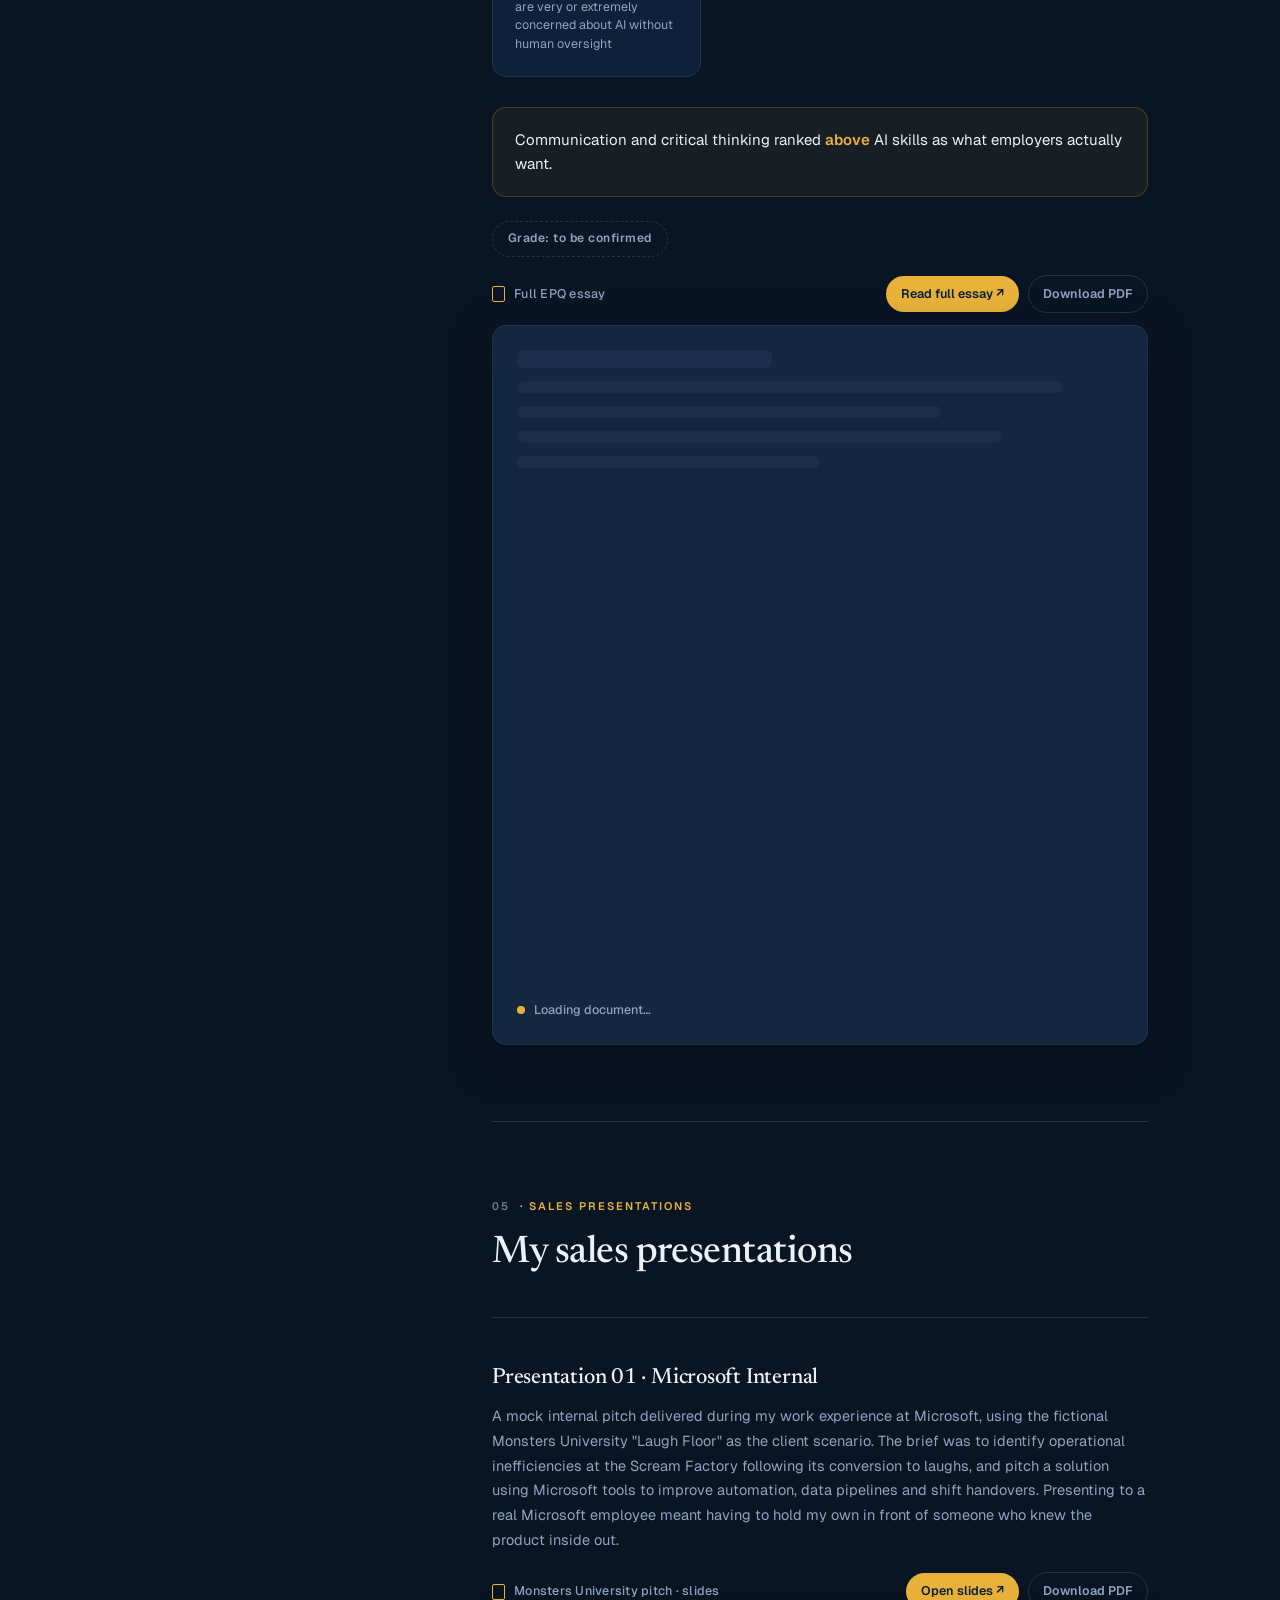
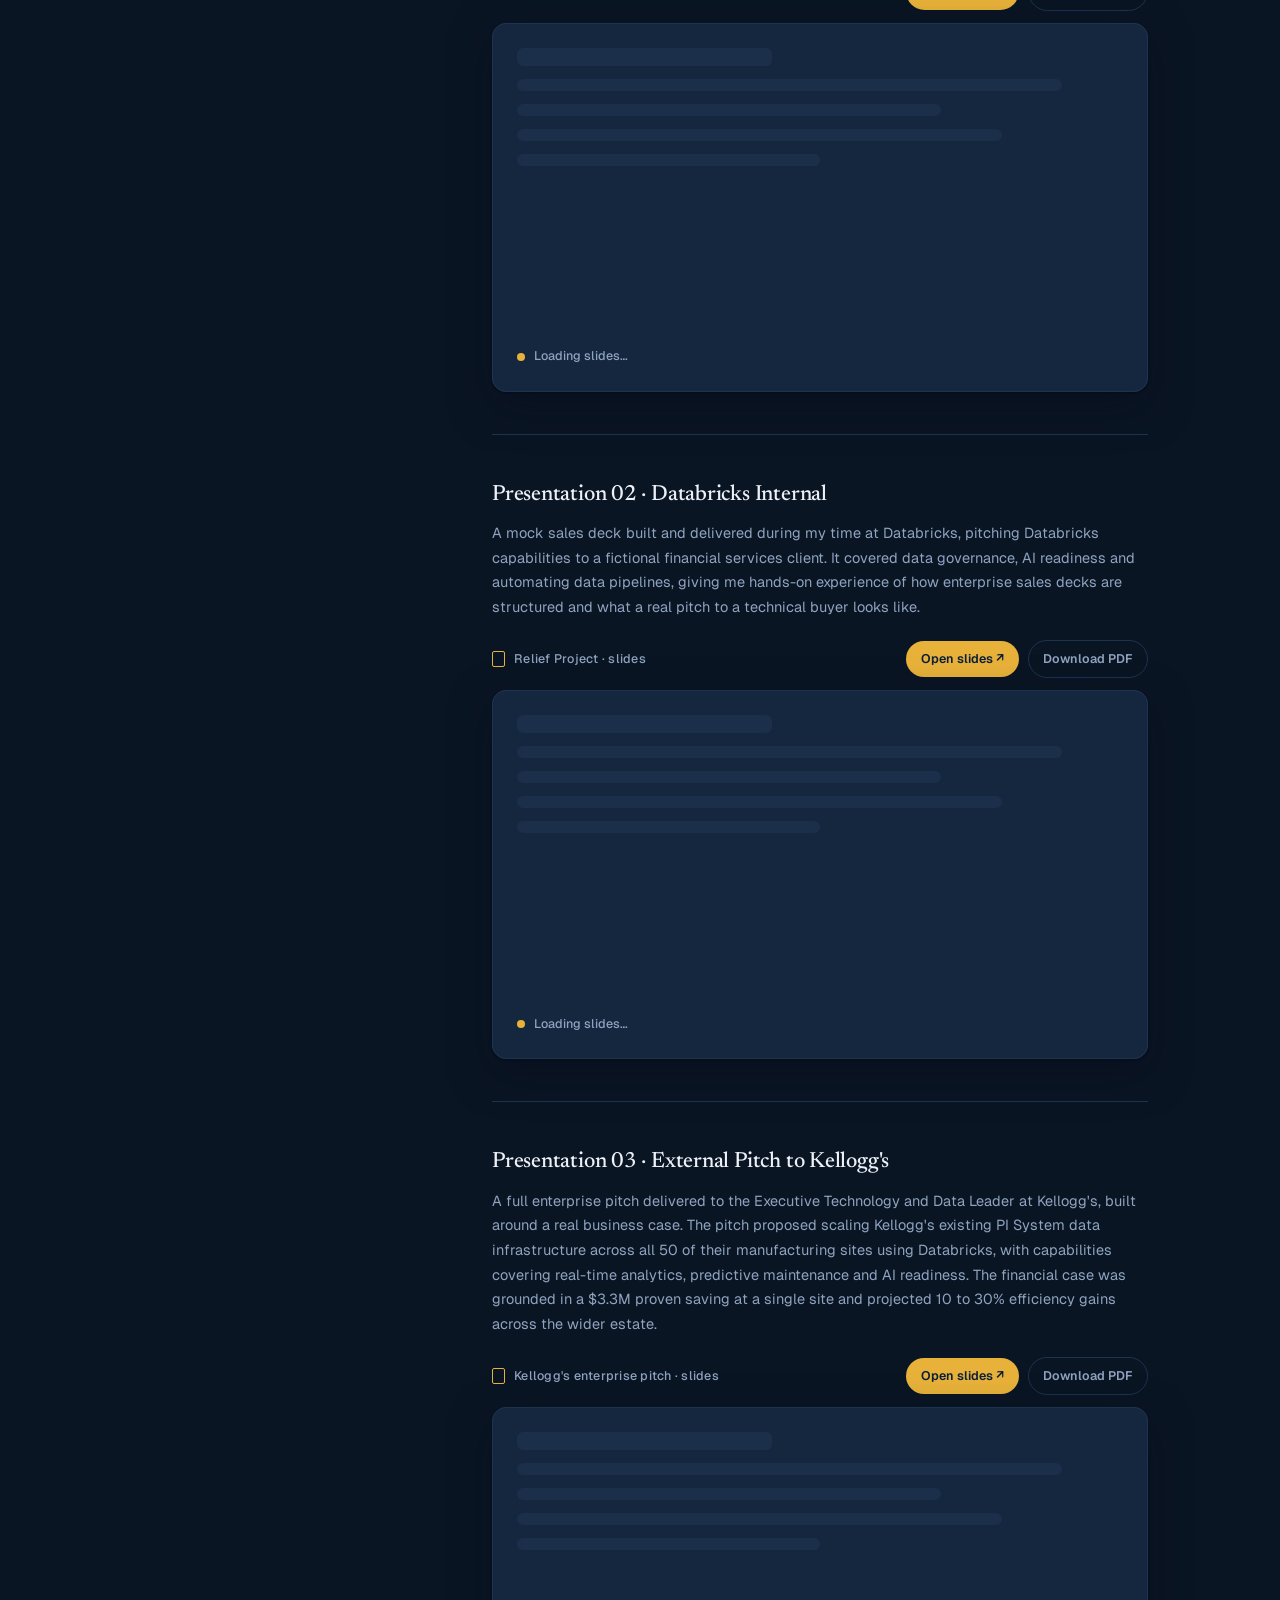
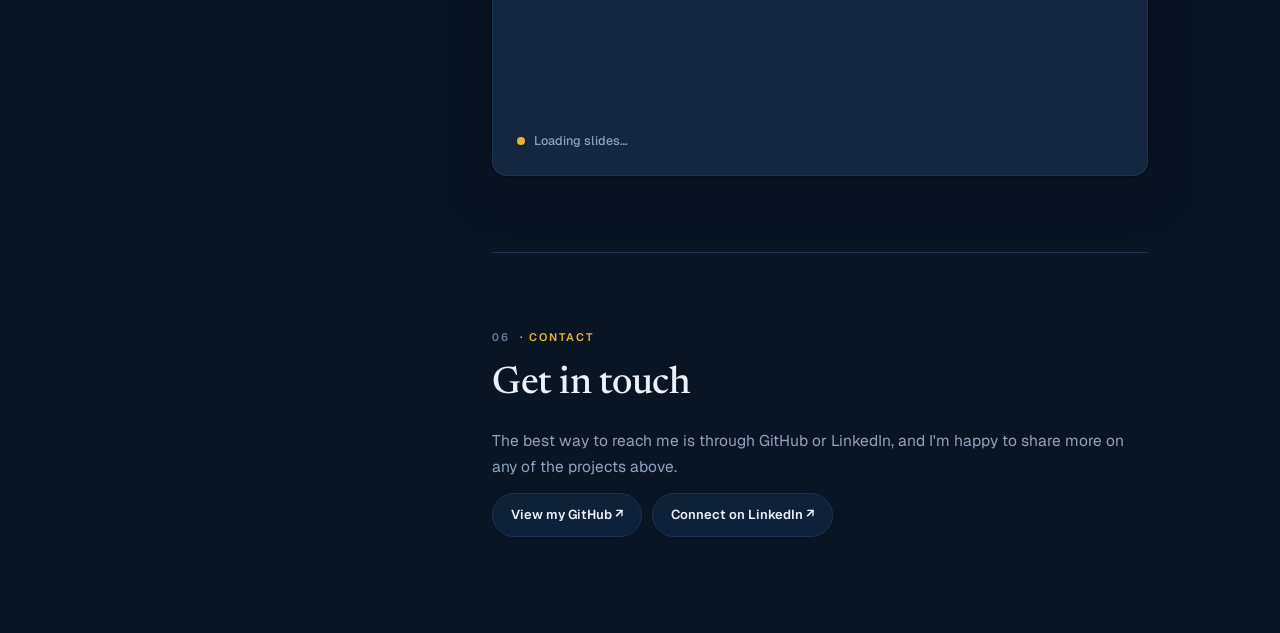
==== commit 5bba4ee1: "Remove em-dashes and tighten the IBM write-up - Rewrite IBM entry shorter, in line with the other ex" ====
--- a/index.html
+++ b/index.html
@@ -3,18 +3,18 @@
 <head>
 <meta charset="UTF-8">
 <meta name="viewport" content="width=device-width, initial-scale=1.0">
-<title>About me — Sebastian Cawthorne</title>
-<meta name="description" content="About Sebastian Cawthorne — Year 12 student pursuing a Level 6 degree apprenticeship in technology sales.">
+<title>About me · Sebastian Cawthorne</title>
+<meta name="description" content="About Sebastian Cawthorne · Year 12 student pursuing a Level 6 degree apprenticeship in technology sales.">
 <link rel="icon" href="favicon.svg" type="image/svg+xml">
 <meta property="og:type" content="website">
 <meta property="og:url" content="https://sebcaw.github.io/sales-tracker/">
-<meta property="og:title" content="Sebastian Cawthorne — Technology Sales">
+<meta property="og:title" content="Sebastian Cawthorne · Technology Sales">
 <meta property="og:description" content="Year 12 student pursuing a Level 6 degree apprenticeship in technology sales.">
 <meta property="og:image" content="https://sebcaw.github.io/sales-tracker/assets/og-image.png">
 <meta property="og:image:width" content="1200">
 <meta property="og:image:height" content="630">
 <meta name="twitter:card" content="summary_large_image">
-<meta name="twitter:title" content="Sebastian Cawthorne — Technology Sales">
+<meta name="twitter:title" content="Sebastian Cawthorne · Technology Sales">
 <meta name="twitter:description" content="Year 12 student pursuing a Level 6 degree apprenticeship in technology sales.">
 <meta name="twitter:image" content="https://sebcaw.github.io/sales-tracker/assets/og-image.png">
 <link rel="preconnect" href="https://fonts.googleapis.com">
@@ -27,7 +27,7 @@
 <a class="skip-link" href="#main">Skip to content</a>
 <div class="shell">
 
-  <!-- LEFT — sticky identity panel (own background, separated by a border) -->
+  <!-- LEFT - sticky identity panel (own background, separated by a border) -->
   <aside class="sidebar">
     <div class="sidebar-inner">
       <div class="brand">
@@ -64,11 +64,11 @@
     </div>
   </aside>
 
-  <!-- RIGHT — scrolling content -->
+  <!-- RIGHT - scrolling content -->
   <main class="main" id="main" tabindex="-1">
     <div class="content">
 
-      <!-- 1 — SUMMARY -->
+      <!-- 1 - SUMMARY -->
       <section class="section" id="summary">
         <div class="eyebrow"><span class="num">01</span> &middot; Summary</div>
         <h2>A bit about me</h2>
@@ -78,7 +78,7 @@
         </div>
       </section>
 
-      <!-- 2 — PROJECTS I'VE BUILT USING AI -->
+      <!-- 2 - PROJECTS I'VE BUILT USING AI -->
       <section class="section" id="projects">
         <div class="eyebrow"><span class="num">02</span> &middot; Built using AI</div>
         <h2>Projects I've built using AI</h2>
@@ -92,7 +92,7 @@
             </div>
           </div>
           <p class="proj-sub">Personal Project</p>
-          <p class="embed-desc">Without this tracker I'd have had to check each company's jobs page by hand every day to stay on top of new openings &mdash; slow, and easy to miss things. So I built a tracker that automatically checks the government apprenticeship register three times a day for the technology companies I'm targeting (Microsoft, Amazon, Salesforce, IBM and more), filters out the roles that don't fit, and surfaces new relevant listings &mdash; with the role details &mdash; within hours of them going live. Instead of finding out days late, I can act on a new opening almost as soon as it appears. It's set up to send me a Telegram alert the moment the scraper spots one, so I don't even need to open the page to know. Built using HTML, JavaScript and PowerShell, with a lot of help from AI tools to bring it together given I'm not a developer by background.</p>
+          <p class="embed-desc">Without this tracker I'd have had to check each company's jobs page by hand every day to stay on top of new openings, which was slow and easy to miss. So I built a tracker that automatically checks the government apprenticeship register three times a day for the technology companies I'm targeting (Microsoft, Amazon, Salesforce, IBM and more), filters out the roles that don't fit, and surfaces new relevant listings, with the role details, within hours of them going live. Instead of finding out days late, I can act on a new opening almost as soon as it appears. It's set up to send me a Telegram alert the moment the scraper spots one, so I don't even need to open the page to know. Built using HTML, JavaScript and PowerShell, with a lot of help from AI tools to bring it together given I'm not a developer by background.</p>
           <div class="embed-frame-wrap" id="trackerFrameWrap">
             <iframe class="embed-frame" src="tracker.html" title="Live degree apprenticeship tracker" loading="lazy"></iframe>
           </div>
@@ -120,7 +120,7 @@
         </div>
       </section>
 
-      <!-- 3 — EXPERIENCE -->
+      <!-- 3 - EXPERIENCE -->
       <section class="section" id="experience">
         <div class="eyebrow"><span class="num">03</span> &middot; Experience</div>
         <h2>My real-life experiences</h2>
@@ -143,12 +143,12 @@
           <div class="tl-item">
             <div class="role">Work Experience &middot; IBM</div>
             <div class="when">July 2026</div>
-            <p>Two days on a tech insight placement. Day one was a Discover Tech networking event in Manchester, where I spoke with degree apprentices and professionals from IBM, Accenture, PwC, Softcat and the BBC &mdash; a genuinely useful look at the different routes into tech and consulting. Day two was hosted at IBM, covering interview technique and the company&rsquo;s history, then a group case study. As project leader of a team of five, I brought everyone&rsquo;s ideas together into a single concept: an AI healthcare assistant you can talk to, type to or send photos to, drawing on NHS data to help identify a patient&rsquo;s problem &mdash; with a mental-health side that uses conversation to add a more human, and more effective, layer of support. We pitched it under real time pressure and left with positive, constructive feedback. It gave me a much sharper insight into consulting and solid practice at presenting to a brief against the clock.</p>
-          </div>
-        </div>
-      </section>
-
-      <!-- 4 — EPQ -->
+            <p>A two-day insight placement. Day one was a Discover Tech networking event in Manchester, meeting apprentices and professionals from IBM, Accenture, PwC, Softcat and the BBC. Day two, at IBM, covered interview technique and a group case study. As project leader of a team of five, I shaped everyone's ideas into one concept: an AI healthcare assistant you can talk, type or send a photo to, using NHS data to identify a patient's problem, with a mental-health side for more human support. Presenting under time pressure gave me a real insight into consulting.</p>
+          </div>
+        </div>
+      </section>
+
+      <!-- 4 - EPQ -->
       <section class="section" id="epq">
         <div class="eyebrow"><span class="num">04</span> &middot; EPQ</div>
         <h2>My EPQ</h2>
@@ -156,7 +156,7 @@
 
         <div class="pullquote">
           <q>The most valuable people will be those who can ask good questions, spot weak answers, communicate clearly, adapt quickly and use human judgement.</q>
-          <span class="cite">&mdash; Finance Director, primary survey 2026</span>
+          <span class="cite">Finance Director, primary survey 2026</span>
         </div>
 
         <p>This EPQ examines how far different sectors should change in response to AI, drawing on academic research, Goldman Sachs economic modelling, and a primary survey of 57 professionals across business, healthcare, law, education and finance. The core argument is that AI will reshape most sectors rather than simply replacing them, but the pace and nature of change will vary significantly depending on the role and how ready people are to adapt. The sectors facing the most urgent change are education, which is still built around memorisation, and the military, where autonomous weapons raise serious ethical questions that current international law has no answer for.</p>
@@ -186,7 +186,7 @@
         </div>
       </section>
 
-      <!-- 5 — SALES PRESENTATIONS -->
+      <!-- 5 - SALES PRESENTATIONS -->
       <section class="section" id="presentations">
         <div class="eyebrow"><span class="num">05</span> &middot; Sales presentations</div>
         <h2>My sales presentations</h2>
@@ -224,7 +224,7 @@
         </div>
 
         <div class="pres">
-          <h3>Presentation 03 &middot; External Pitch &mdash; Kellogg's</h3>
+          <h3>Presentation 03 &middot; External Pitch to Kellogg's</h3>
           <p>A full enterprise pitch delivered to the Executive Technology and Data Leader at Kellogg's, built around a real business case. The pitch proposed scaling Kellogg's existing PI System data infrastructure across all 50 of their manufacturing sites using Databricks, with capabilities covering real-time analytics, predictive maintenance and AI readiness. The financial case was grounded in a $3.3M proven saving at a single site and projected 10 to 30% efficiency gains across the wider estate.</p>
           <!-- Testimonial to add when received: [Name], Executive Technology and Data Leader, Kellogg's -->
           <div class="deck">
@@ -240,11 +240,11 @@
         </div>
       </section>
 
-      <!-- 6 — CONTACT -->
+      <!-- 6 - CONTACT -->
       <section class="section" id="contact">
         <div class="eyebrow"><span class="num">06</span> &middot; Contact</div>
         <h2>Get in touch</h2>
-        <p>The best way to reach me is through GitHub — happy to share more on any of the projects above.</p>
+        <p>The best way to reach me is through GitHub or LinkedIn, and I'm happy to share more on any of the projects above.</p>
         <div class="links">
           <a href="https://github.com/SebCaw" target="_blank">View my GitHub &nearr;</a>
                     <a href="https://www.linkedin.com/in/sebastian-cawthorne-a20782389" target="_blank" rel="noopener">Connect on LinkedIn &nearr;</a>
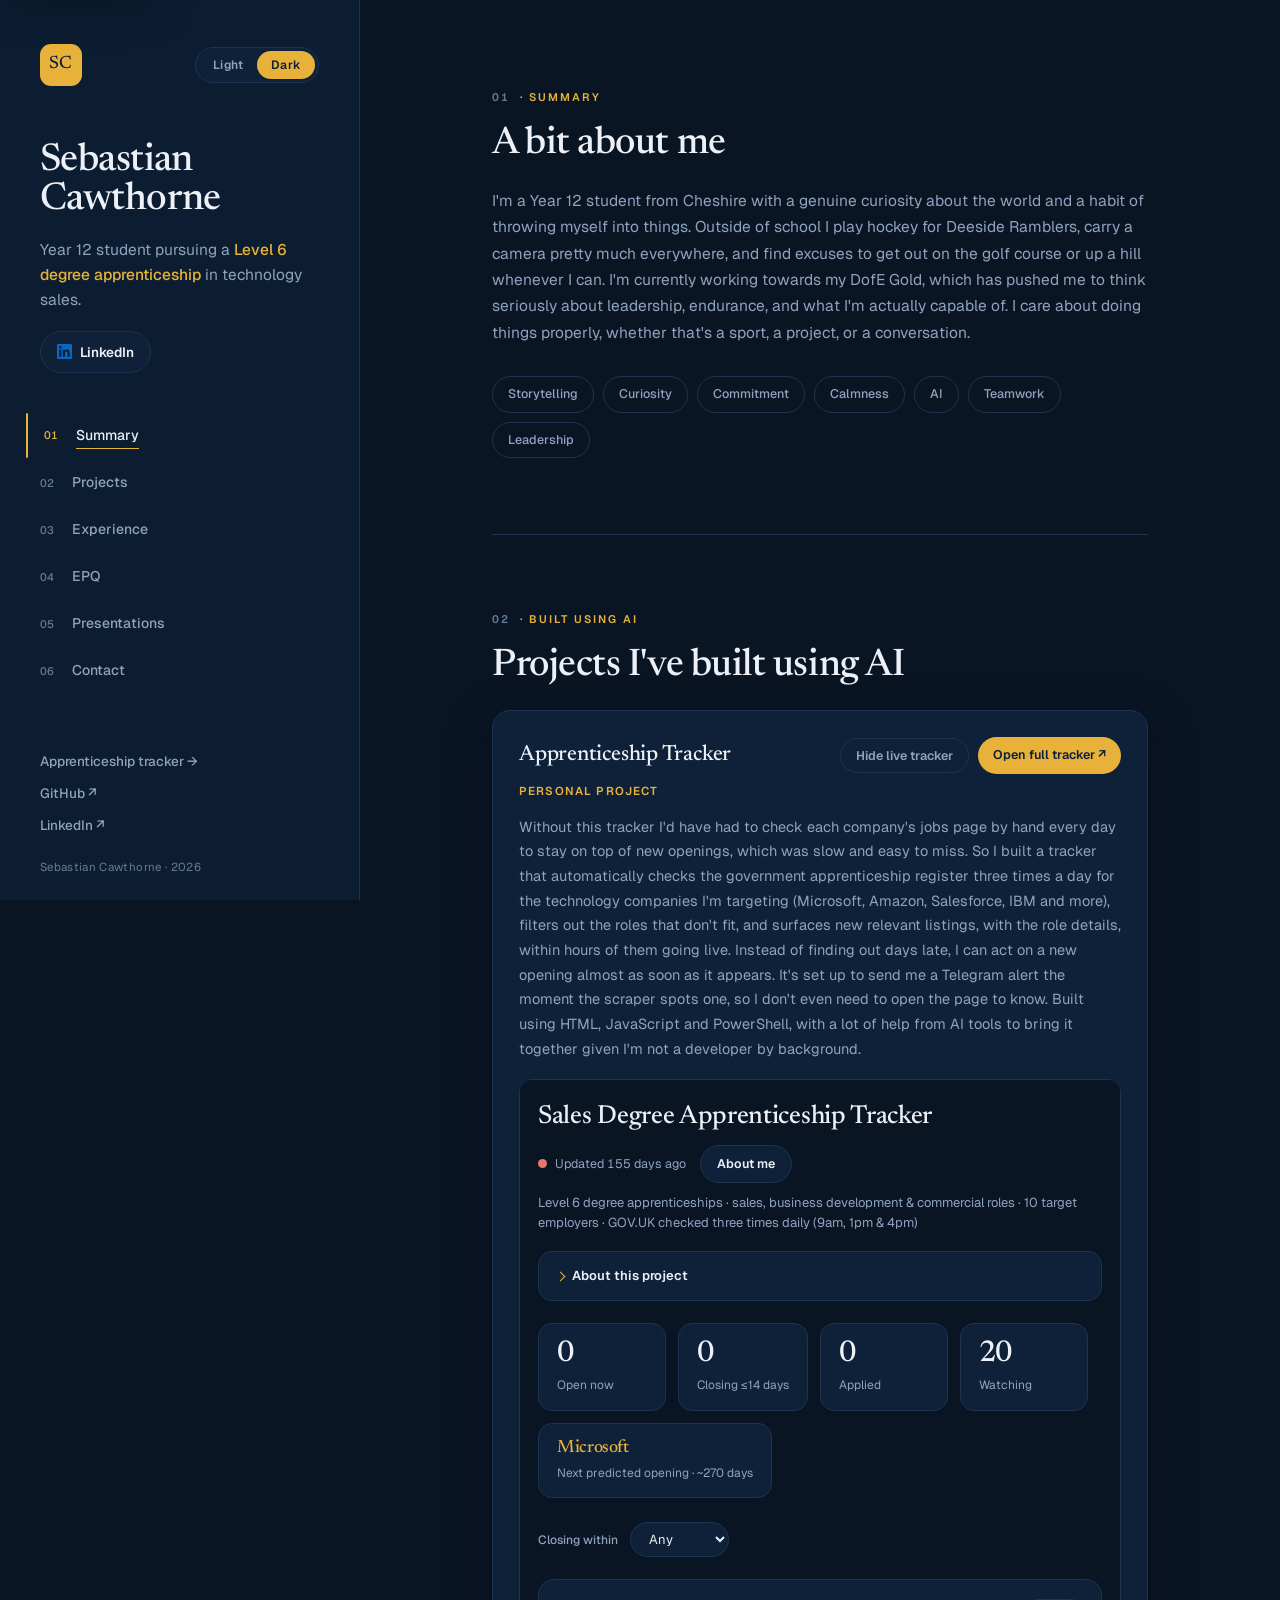
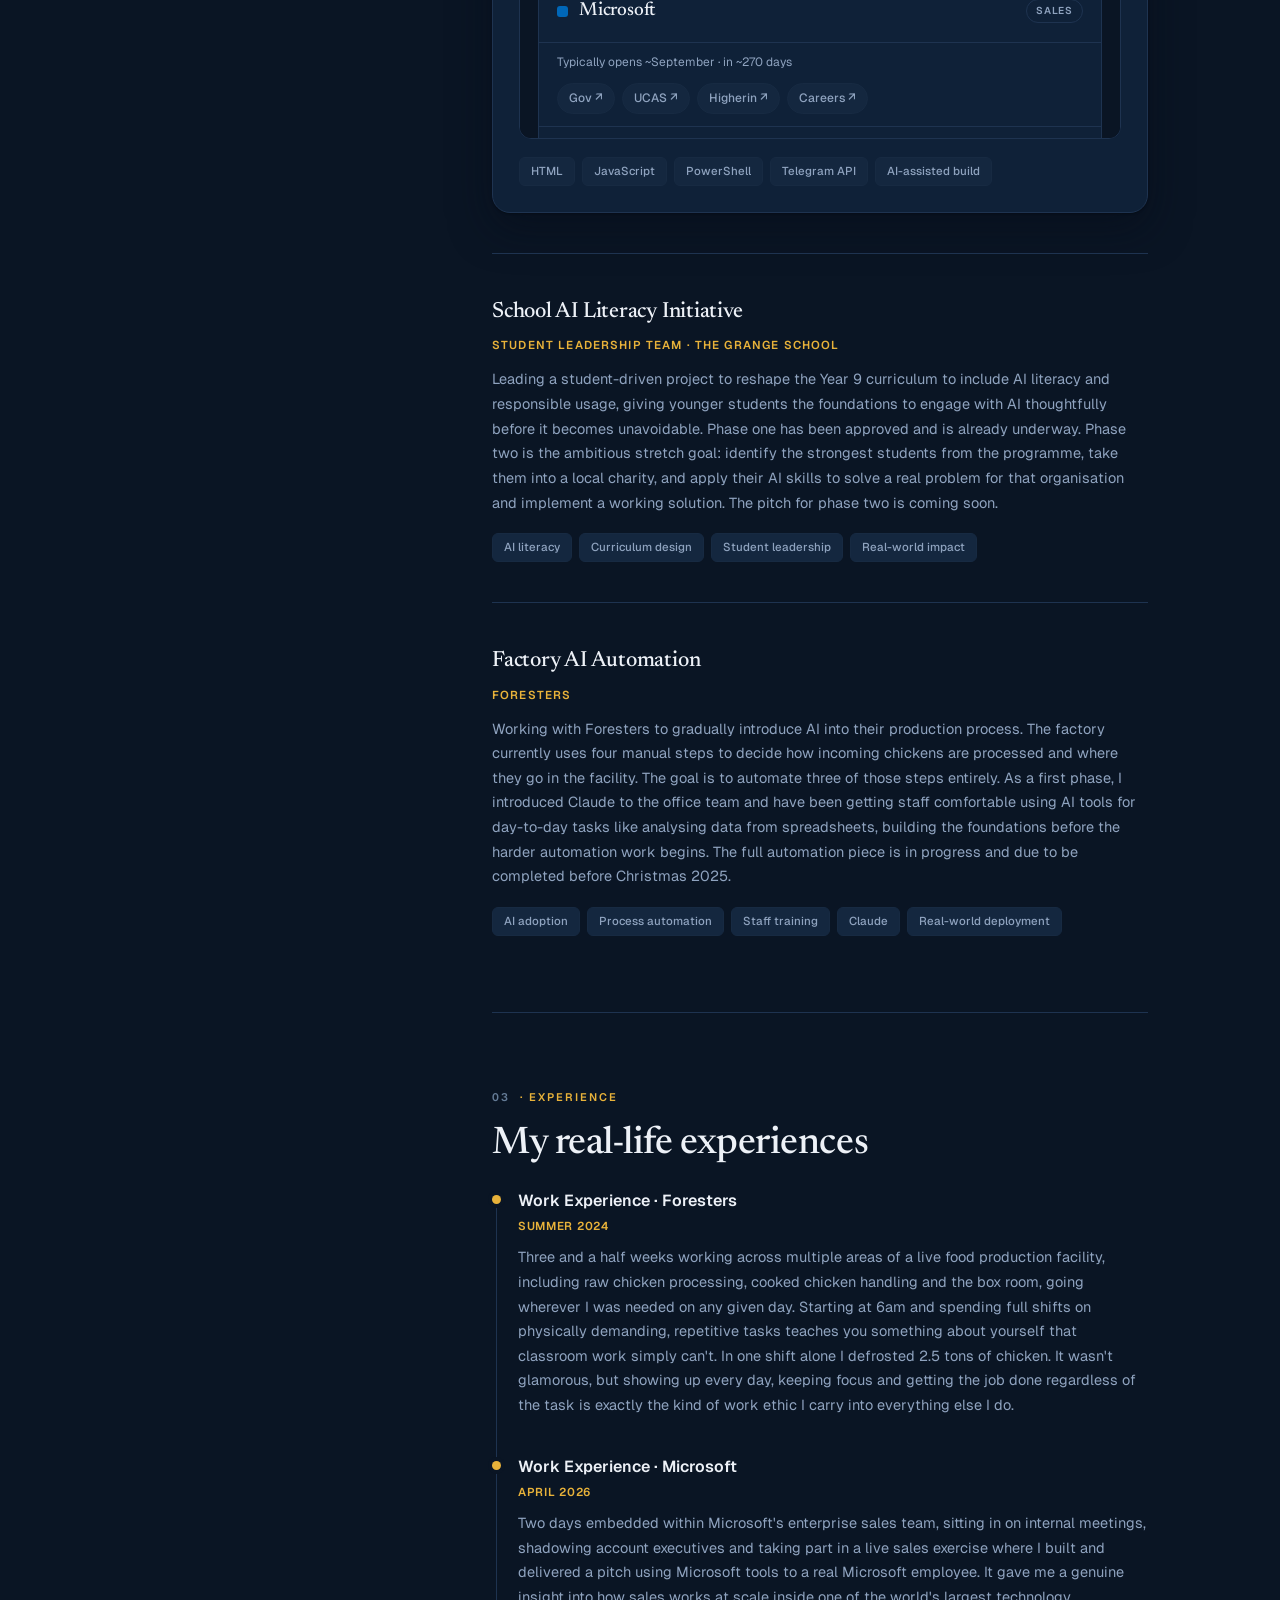
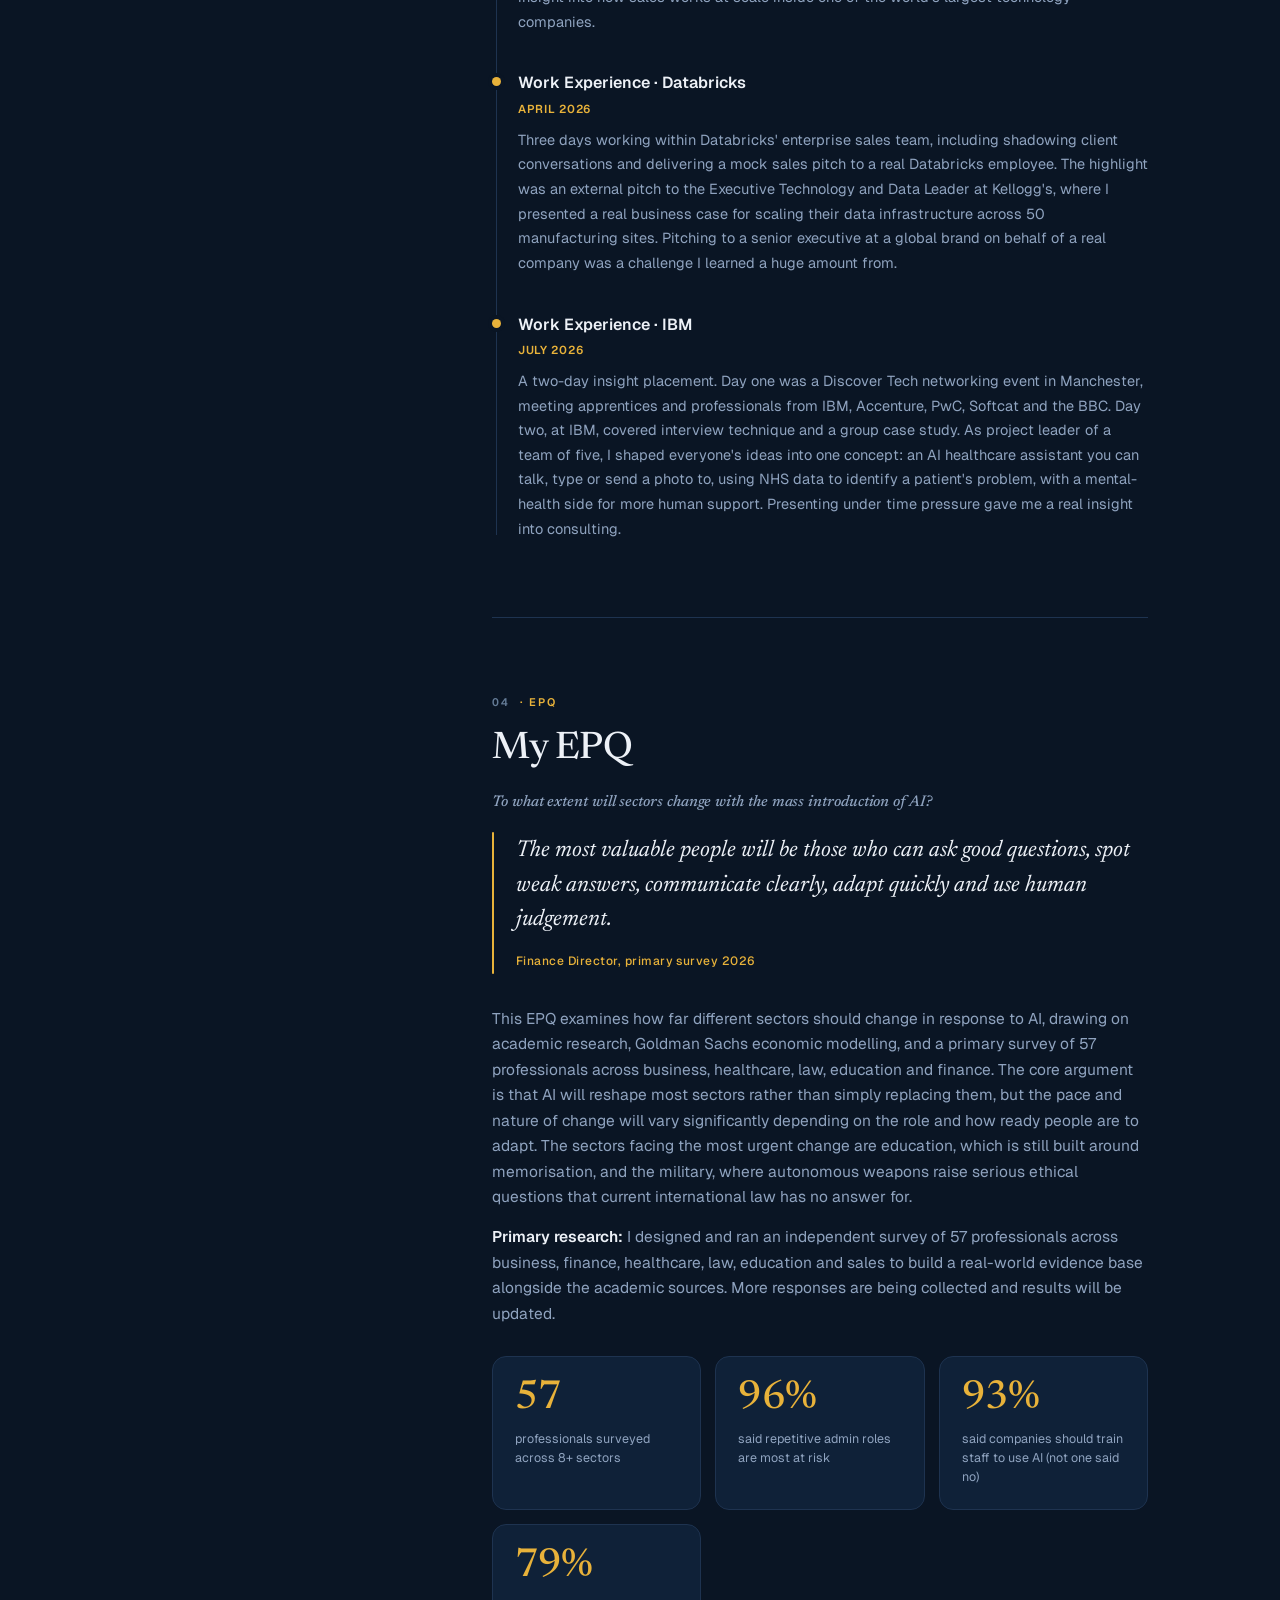
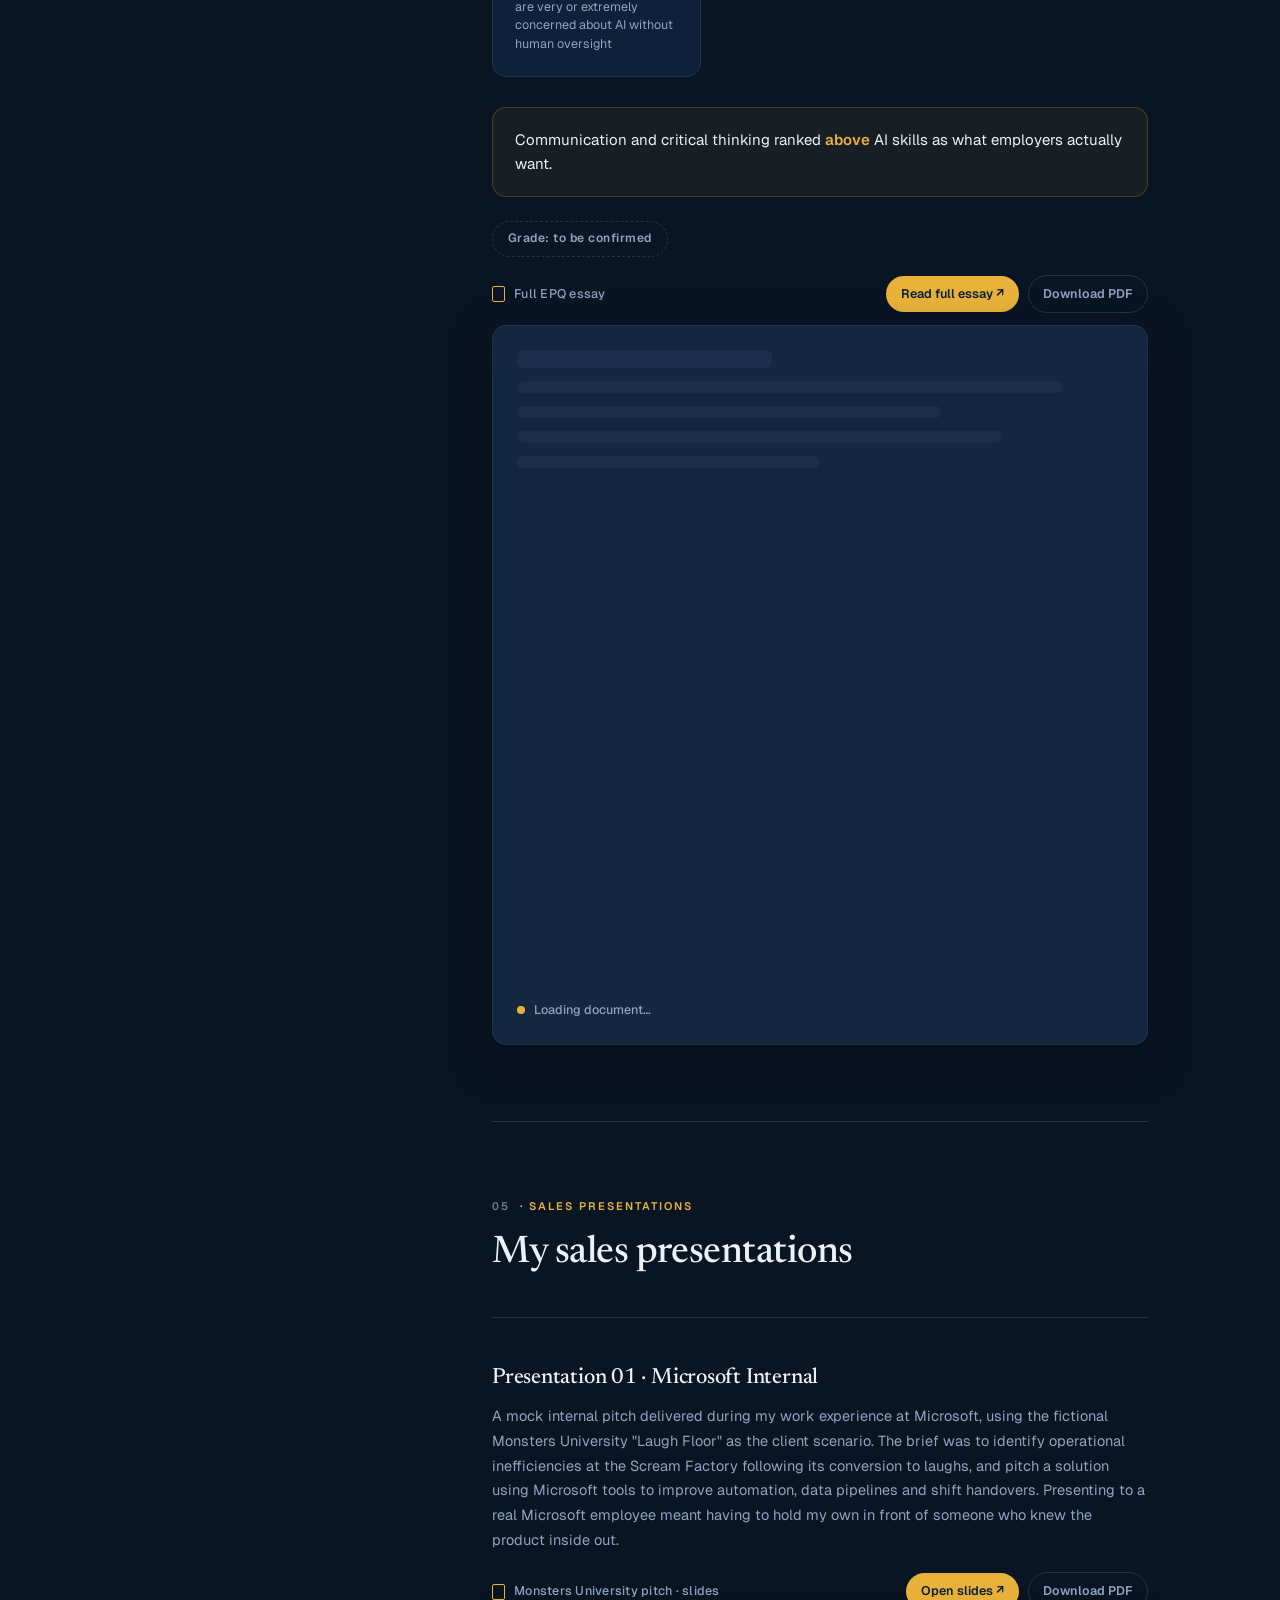
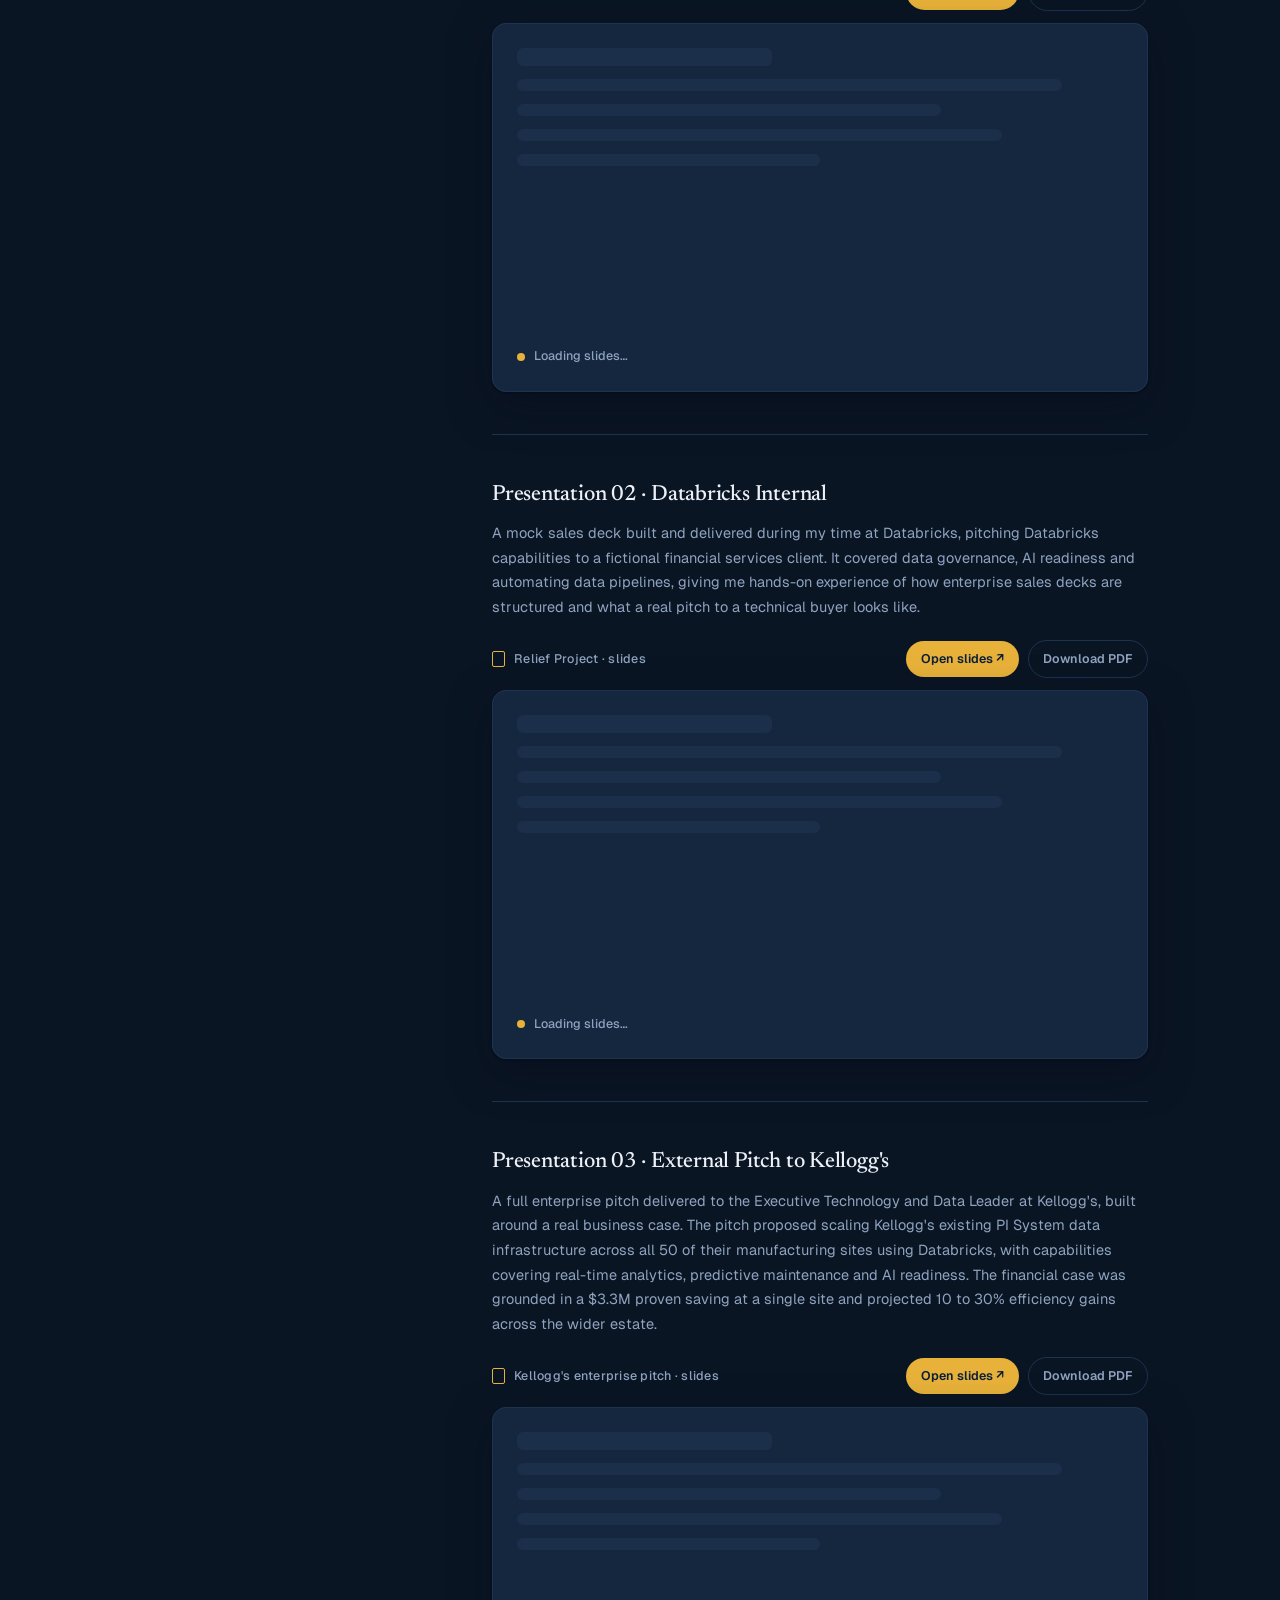
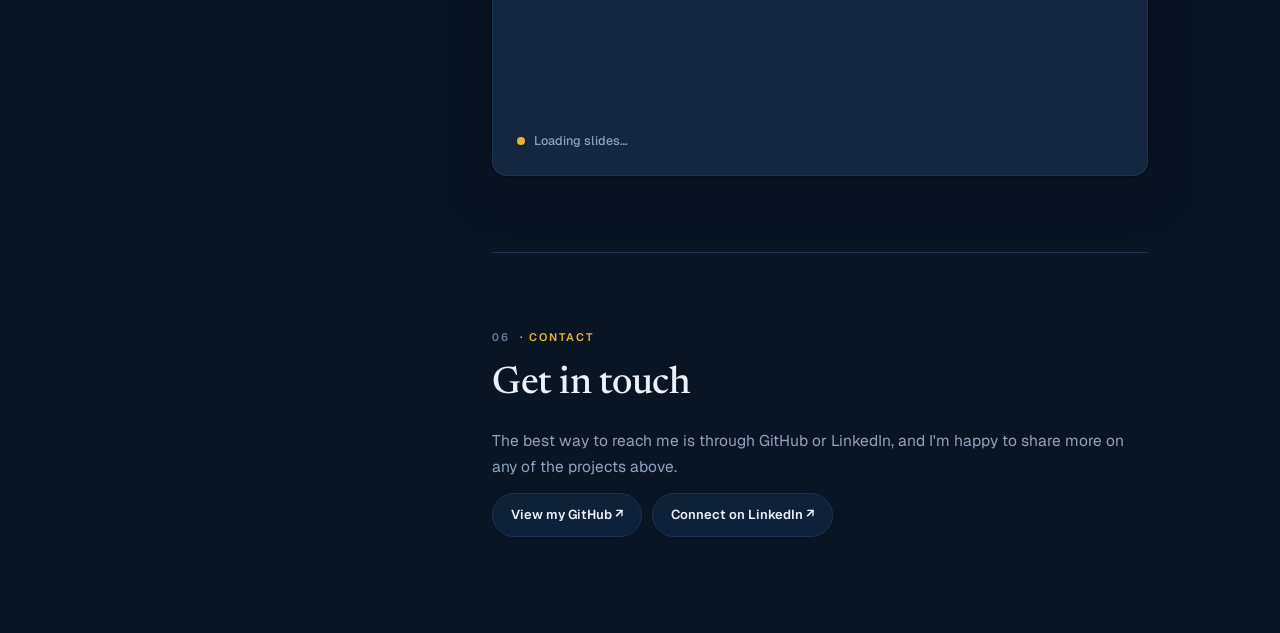
==== commit e6fa923c: "Match preview-image URLs to the published repo name Co-Authored-By: Claude Opus 4.8 <noreply@anthrop" ====
--- a/index.html
+++ b/index.html
@@ -7,16 +7,16 @@
 <meta name="description" content="About Sebastian Cawthorne · Year 12 student pursuing a Level 6 degree apprenticeship in technology sales.">
 <link rel="icon" href="favicon.svg" type="image/svg+xml">
 <meta property="og:type" content="website">
-<meta property="og:url" content="https://sebcaw.github.io/sales-tracker/">
+<meta property="og:url" content="https://sebcaw.github.io/Sales-Tracker/">
 <meta property="og:title" content="Sebastian Cawthorne · Technology Sales">
 <meta property="og:description" content="Year 12 student pursuing a Level 6 degree apprenticeship in technology sales.">
-<meta property="og:image" content="https://sebcaw.github.io/sales-tracker/assets/og-image.png">
+<meta property="og:image" content="https://sebcaw.github.io/Sales-Tracker/assets/og-image.png">
 <meta property="og:image:width" content="1200">
 <meta property="og:image:height" content="630">
 <meta name="twitter:card" content="summary_large_image">
 <meta name="twitter:title" content="Sebastian Cawthorne · Technology Sales">
 <meta name="twitter:description" content="Year 12 student pursuing a Level 6 degree apprenticeship in technology sales.">
-<meta name="twitter:image" content="https://sebcaw.github.io/sales-tracker/assets/og-image.png">
+<meta name="twitter:image" content="https://sebcaw.github.io/Sales-Tracker/assets/og-image.png">
 <link rel="preconnect" href="https://fonts.googleapis.com">
 <link rel="preconnect" href="https://fonts.gstatic.com" crossorigin>
 <link href="https://fonts.googleapis.com/css2?family=Newsreader:ital,opsz,wght@0,6..72,300..600;1,6..72,300..500&family=Geist:wght@300..700&family=Geist+Mono:wght@400..600&display=swap" rel="stylesheet">
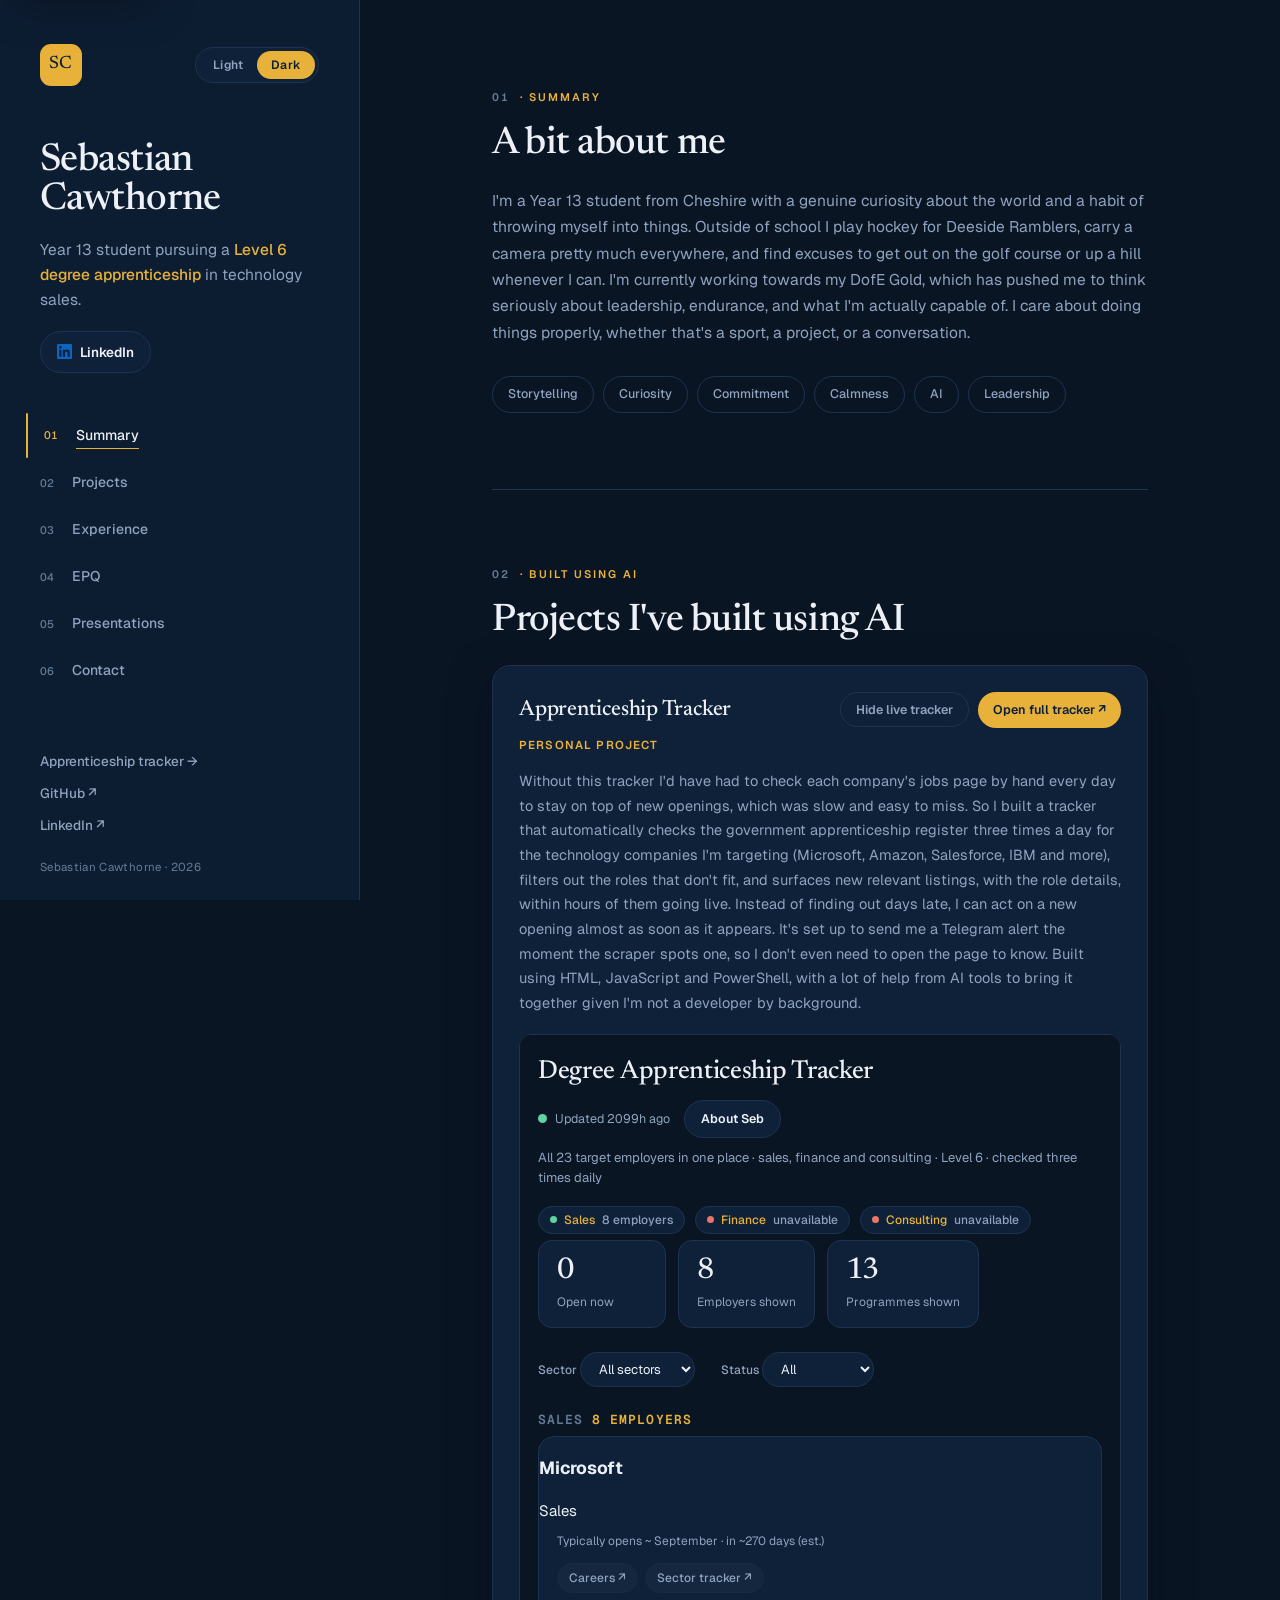
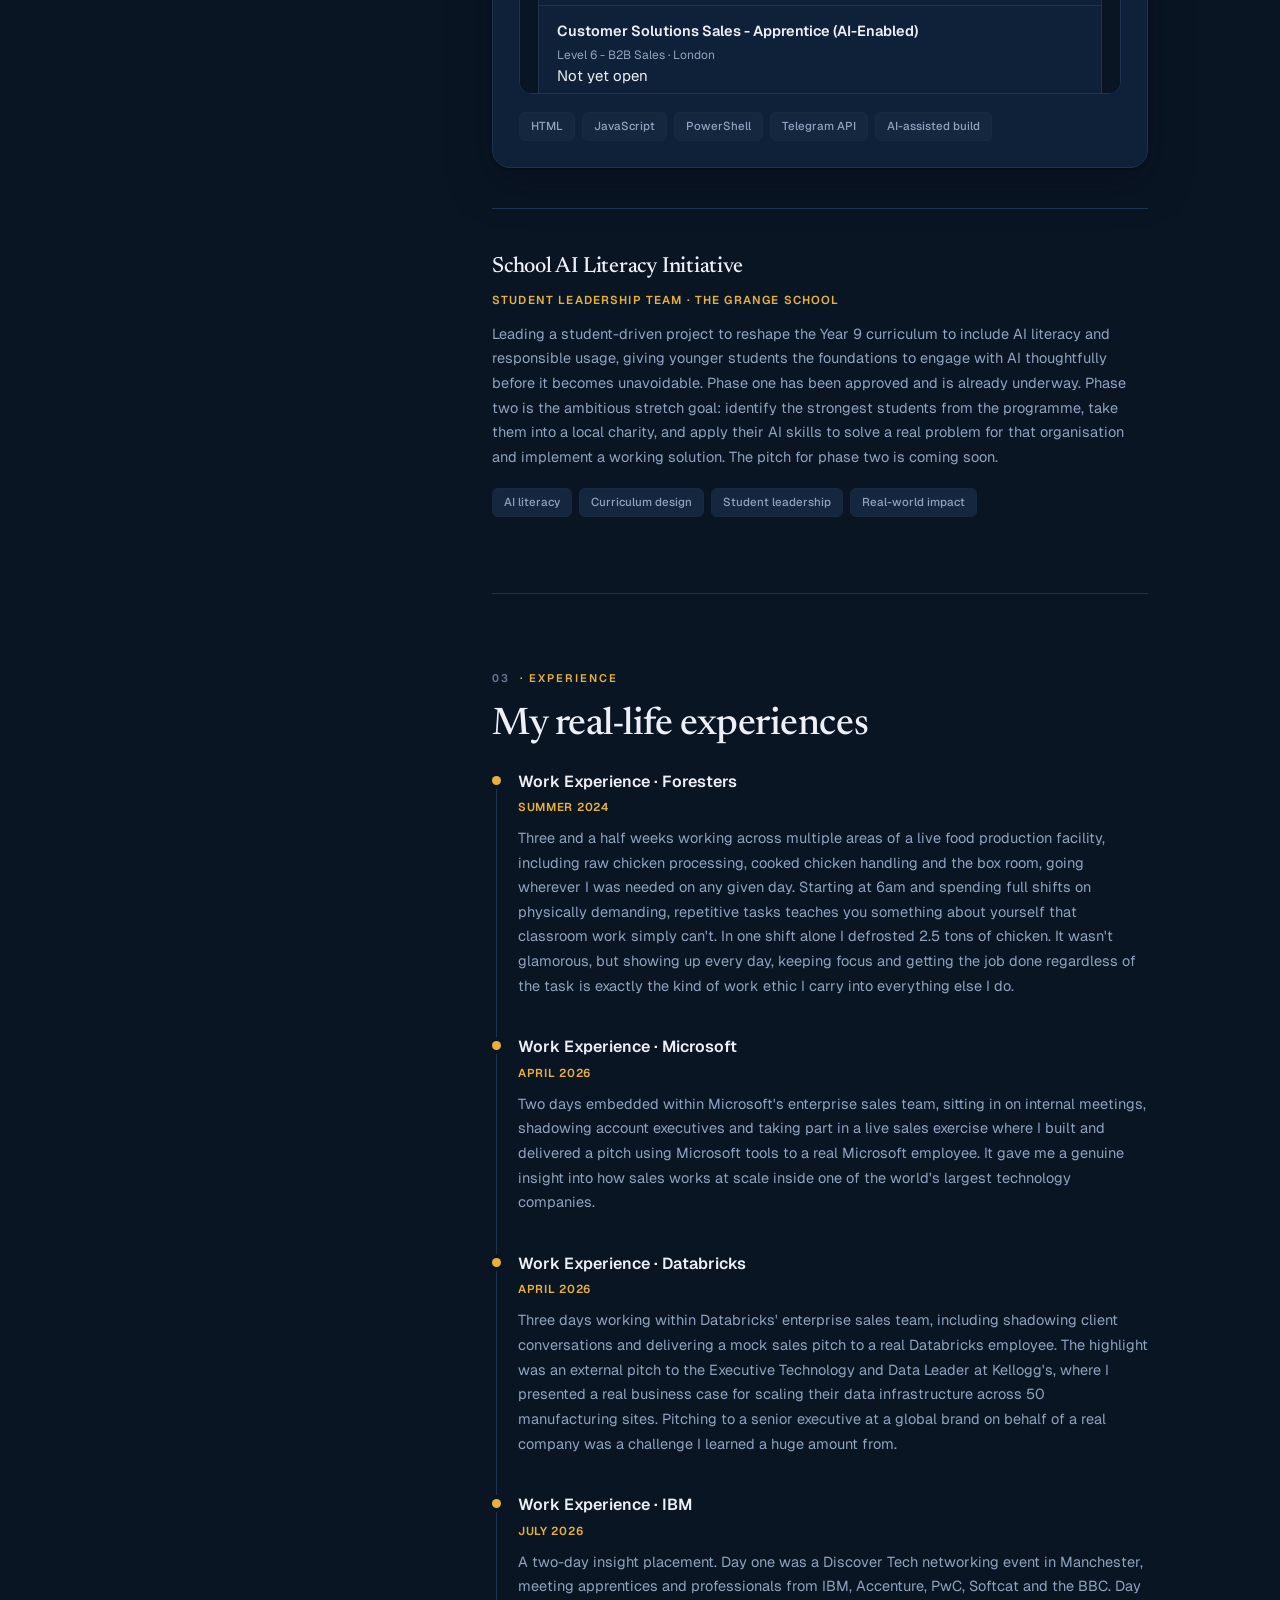
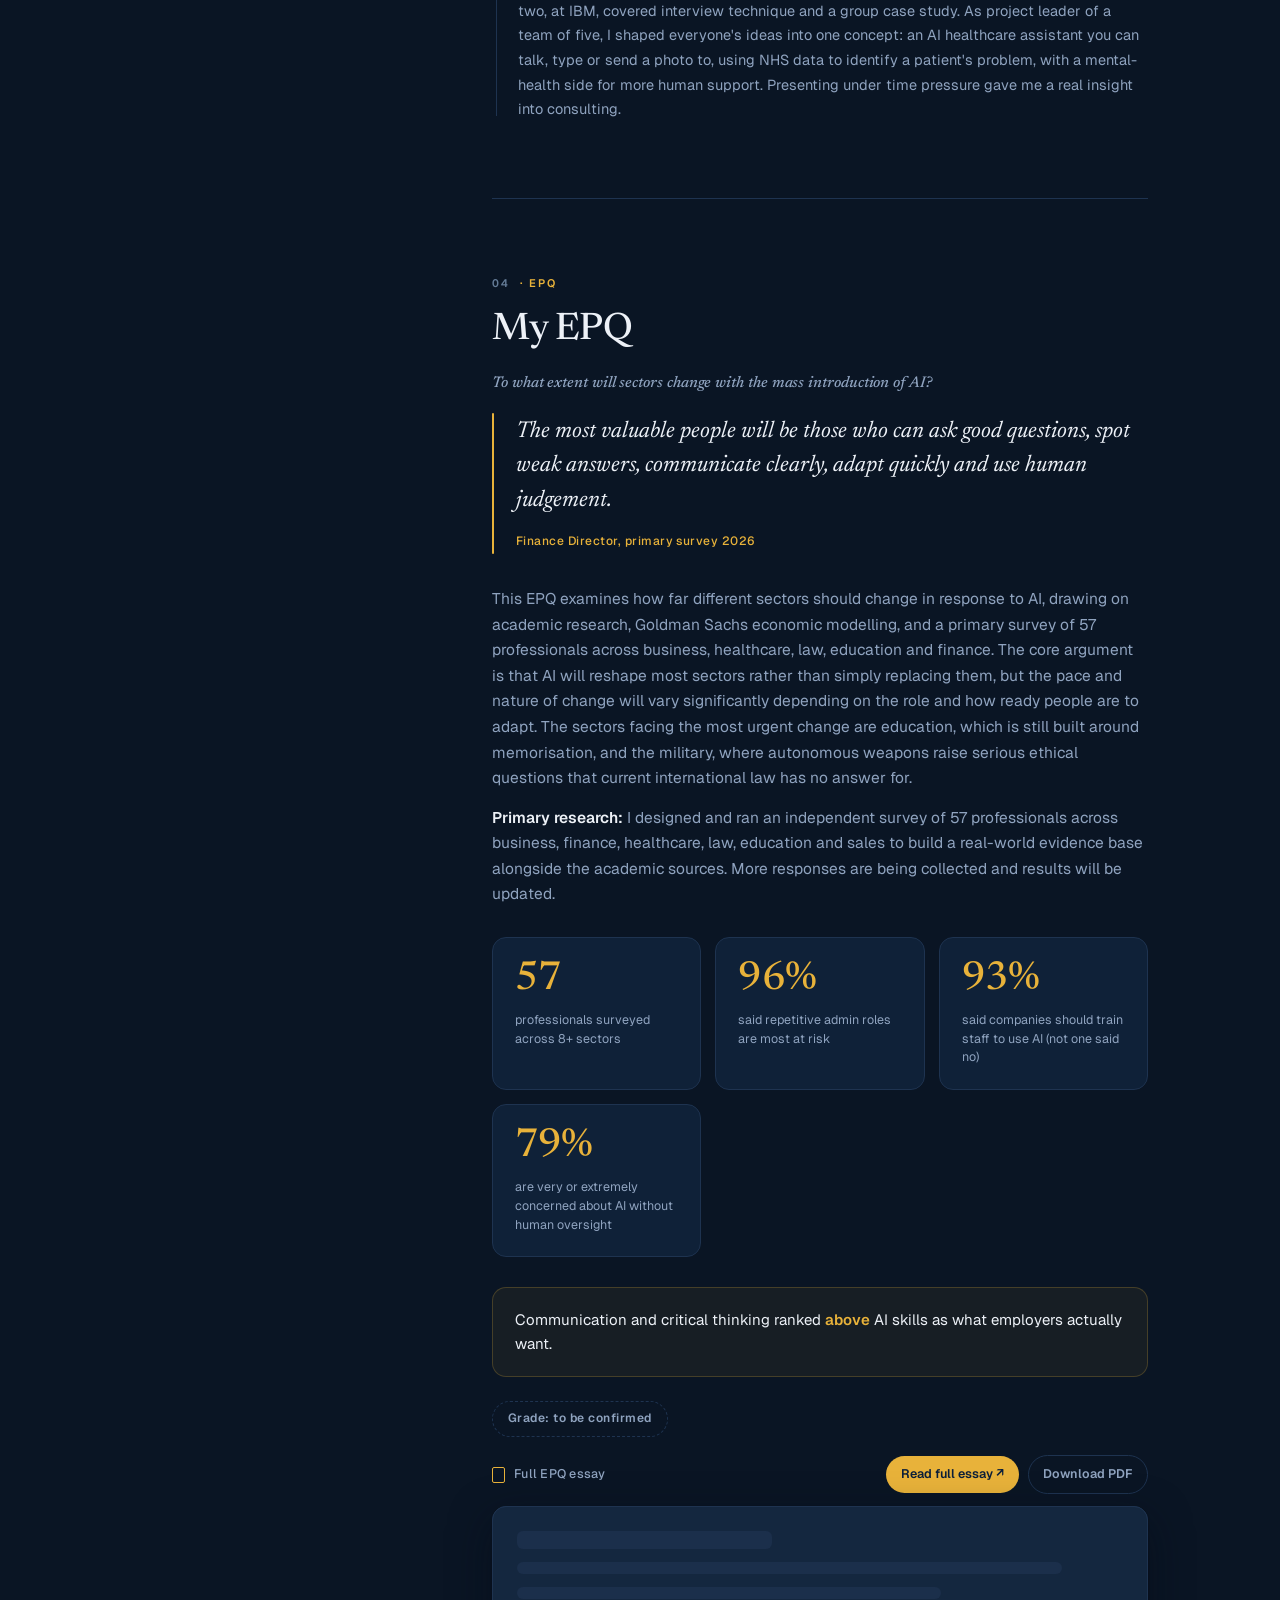
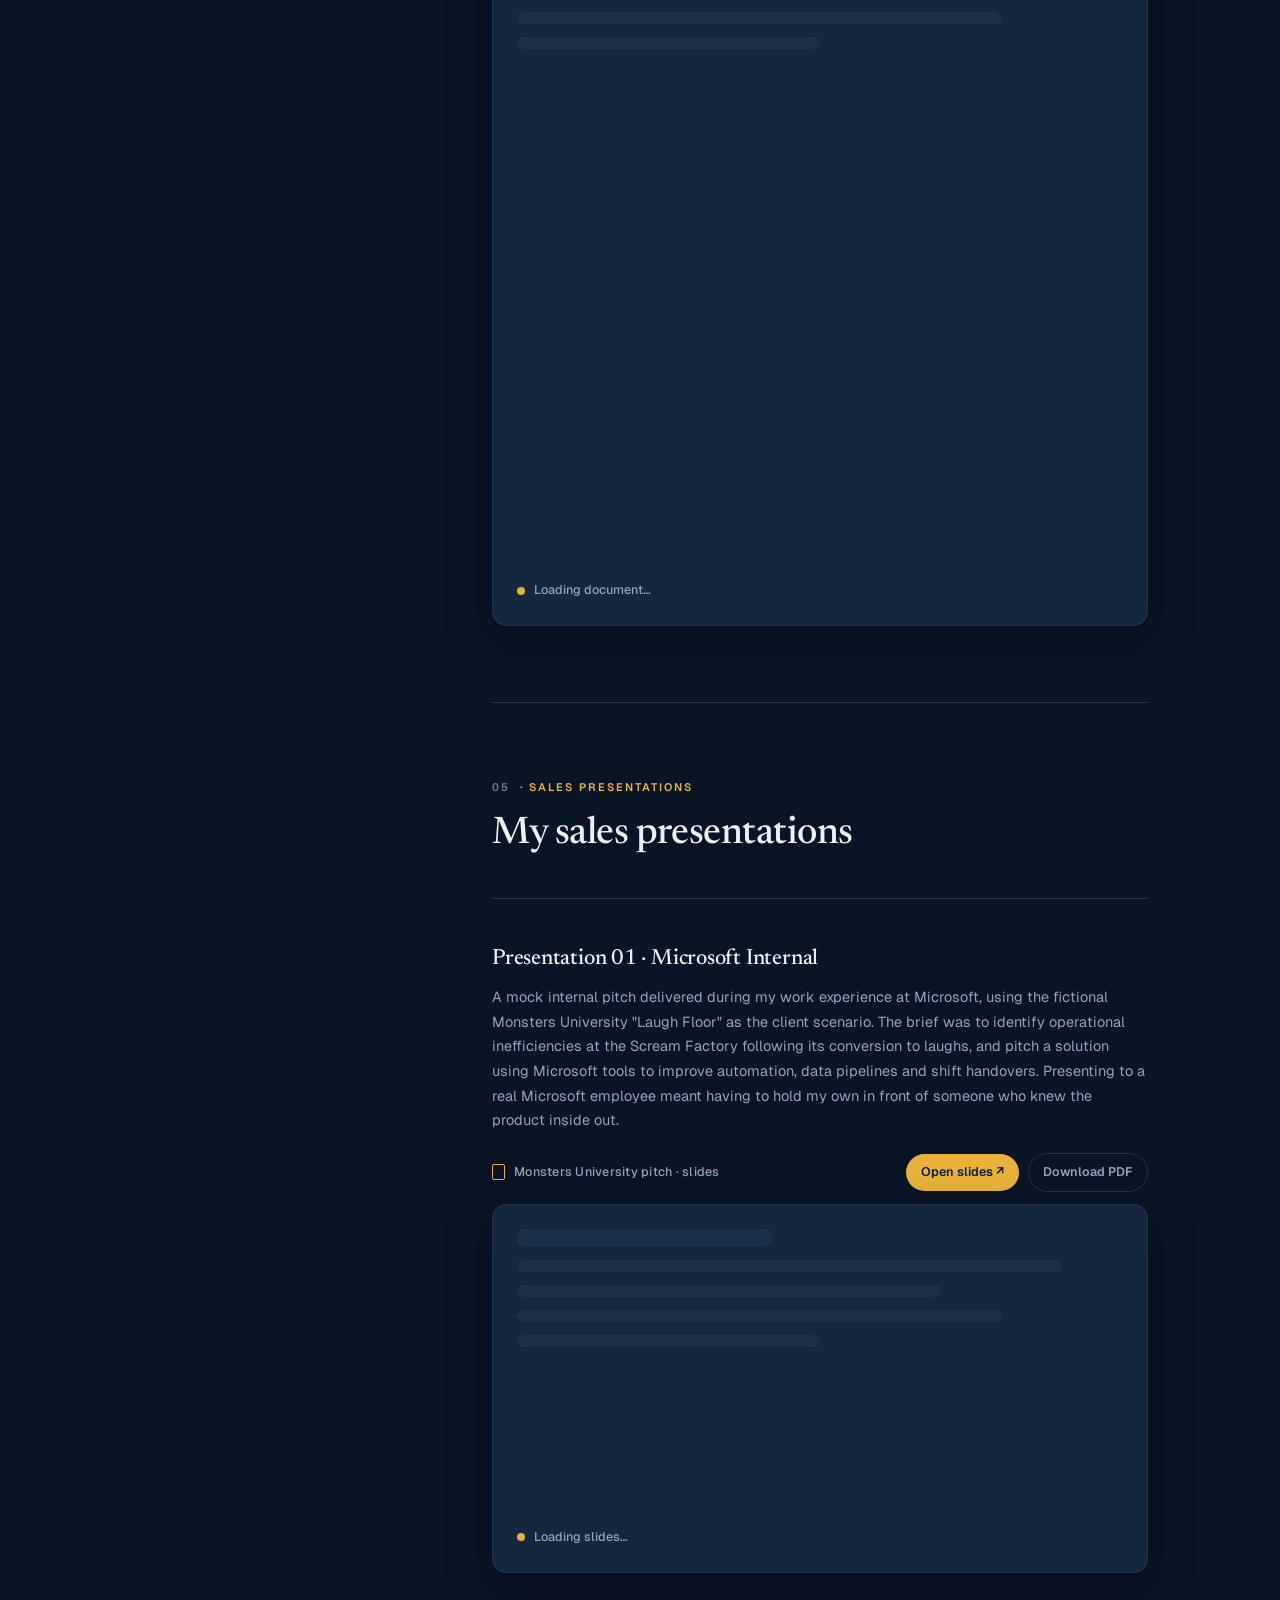
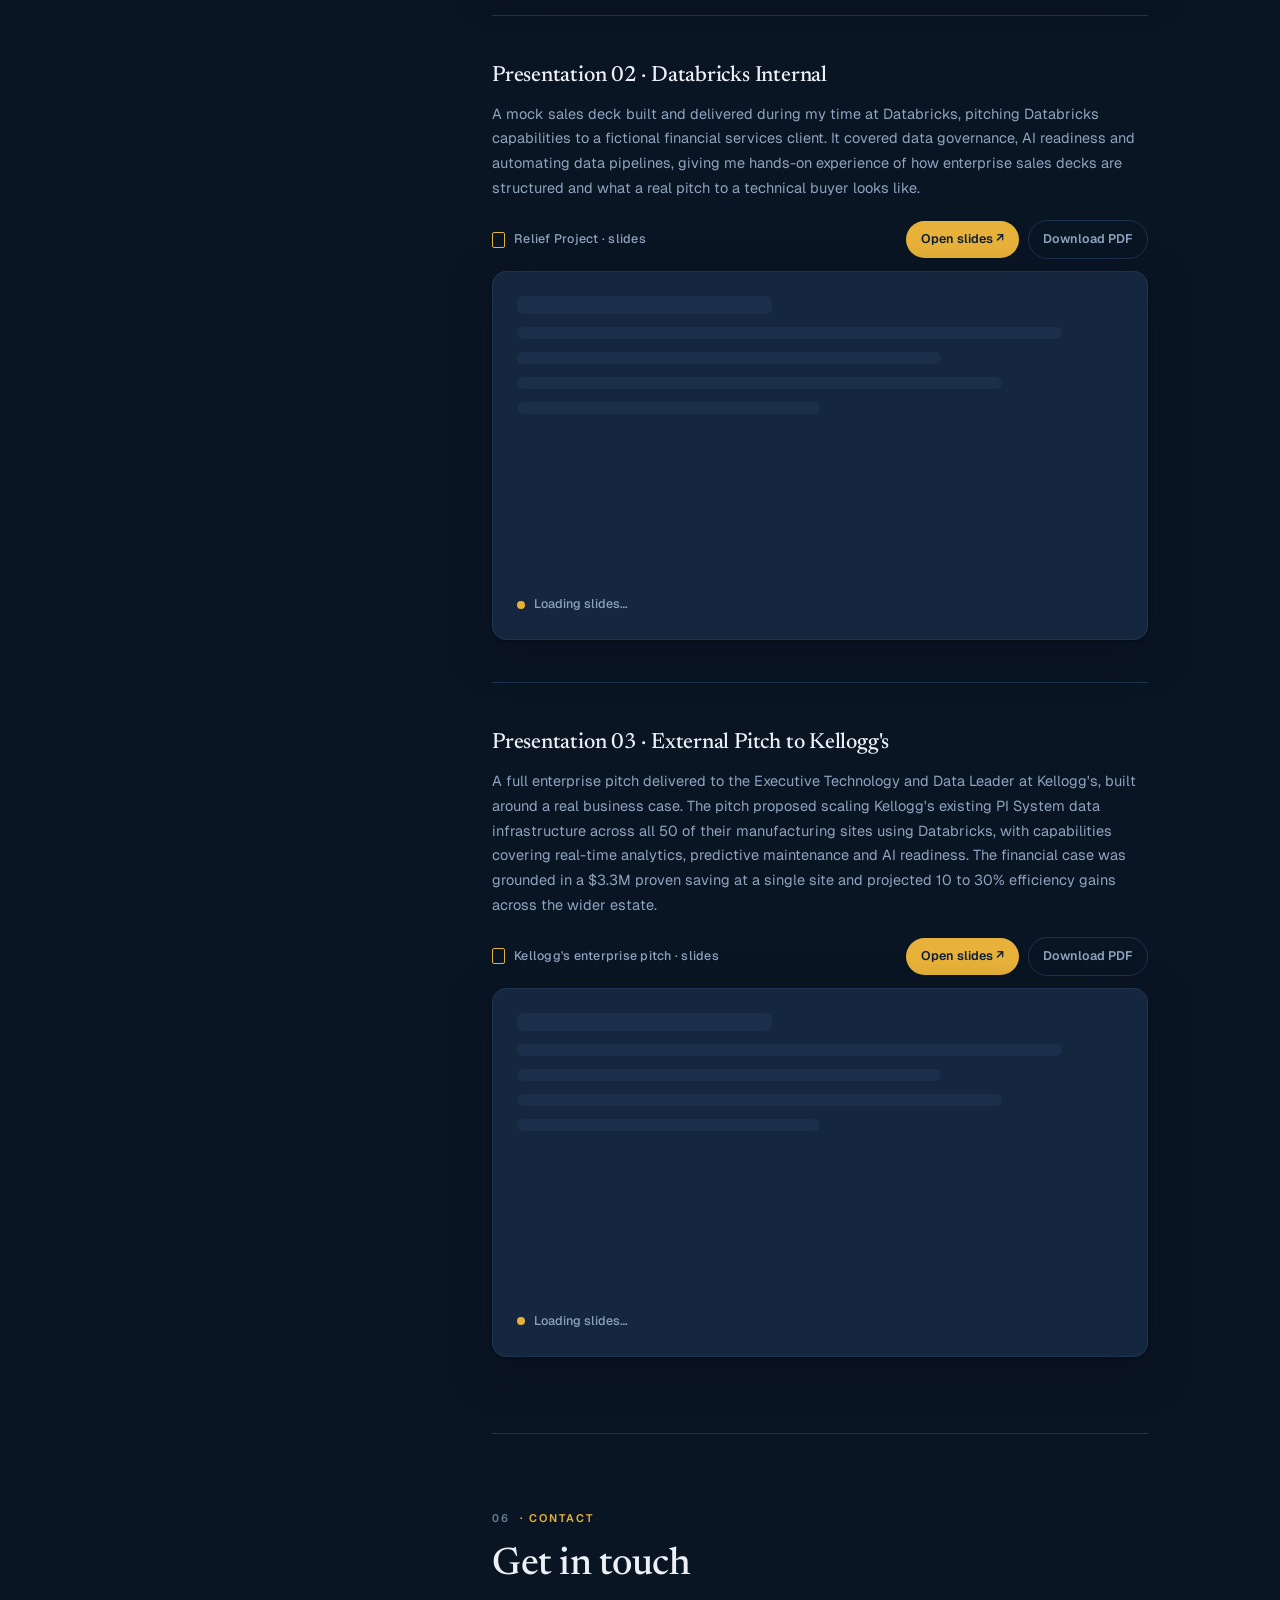
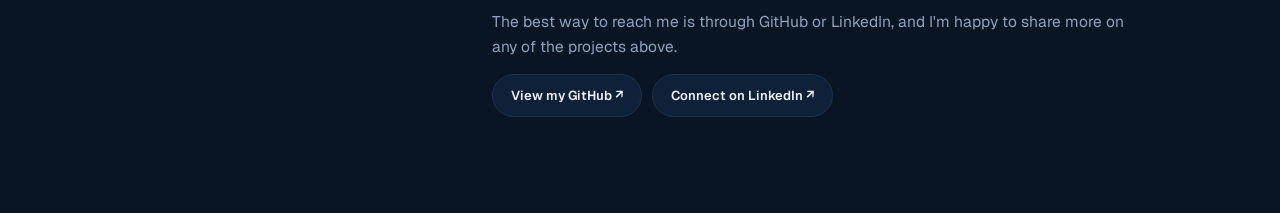
==== commit 37d74cd0: "Point site at the combined tracker, correct to Year 13, drop unfinished project - All tracker links " ====
--- a/index.html
+++ b/index.html
@@ -4,18 +4,18 @@
 <meta charset="UTF-8">
 <meta name="viewport" content="width=device-width, initial-scale=1.0">
 <title>About me · Sebastian Cawthorne</title>
-<meta name="description" content="About Sebastian Cawthorne · Year 12 student pursuing a Level 6 degree apprenticeship in technology sales.">
+<meta name="description" content="About Sebastian Cawthorne · Year 13 student pursuing a Level 6 degree apprenticeship in technology sales.">
 <link rel="icon" href="favicon.svg" type="image/svg+xml">
 <meta property="og:type" content="website">
 <meta property="og:url" content="https://sebcaw.github.io/Sales-Tracker/">
 <meta property="og:title" content="Sebastian Cawthorne · Technology Sales">
-<meta property="og:description" content="Year 12 student pursuing a Level 6 degree apprenticeship in technology sales.">
+<meta property="og:description" content="Year 13 student pursuing a Level 6 degree apprenticeship in technology sales.">
 <meta property="og:image" content="https://sebcaw.github.io/Sales-Tracker/assets/og-image.png">
 <meta property="og:image:width" content="1200">
 <meta property="og:image:height" content="630">
 <meta name="twitter:card" content="summary_large_image">
 <meta name="twitter:title" content="Sebastian Cawthorne · Technology Sales">
-<meta name="twitter:description" content="Year 12 student pursuing a Level 6 degree apprenticeship in technology sales.">
+<meta name="twitter:description" content="Year 13 student pursuing a Level 6 degree apprenticeship in technology sales.">
 <meta name="twitter:image" content="https://sebcaw.github.io/Sales-Tracker/assets/og-image.png">
 <link rel="preconnect" href="https://fonts.googleapis.com">
 <link rel="preconnect" href="https://fonts.gstatic.com" crossorigin>
@@ -40,7 +40,7 @@
 
       <div class="identity">
         <h1>Sebastian<br>Cawthorne</h1>
-        <p class="headline">Year 12 student pursuing a <strong>Level 6 degree apprenticeship</strong> in technology sales.</p>
+        <p class="headline">Year 13 student pursuing a <strong>Level 6 degree apprenticeship</strong> in technology sales.</p>
         <a class="li-link" href="https://www.linkedin.com/in/sebastian-cawthorne-a20782389" target="_blank" rel="noopener" aria-label="Sebastian Cawthorne on LinkedIn"><svg width="15" height="15" viewBox="0 0 24 24" fill="currentColor" aria-hidden="true"><path d="M20.45 20.45h-3.56v-5.57c0-1.33-.02-3.04-1.85-3.04-1.85 0-2.13 1.45-2.13 2.94v5.67H9.35V9h3.42v1.56h.05c.48-.9 1.64-1.85 3.37-1.85 3.6 0 4.27 2.37 4.27 5.46v6.28zM5.34 7.43a2.07 2.07 0 1 1 0-4.14 2.07 2.07 0 0 1 0 4.14zM7.12 20.45H3.55V9h3.57v11.45zM22.22 0H1.77C.79 0 0 .77 0 1.72v20.56C0 23.23.79 24 1.77 24h20.45c.98 0 1.78-.77 1.78-1.72V1.72C24 .77 23.2 0 22.22 0z"/></svg>LinkedIn</a>
       </div>
 
@@ -55,7 +55,7 @@
 
       <div class="side-foot">
         <div class="side-links">
-          <a href="tracker.html">Apprenticeship tracker &rarr;</a>
+          <a href="all.html">Apprenticeship tracker &rarr;</a>
           <a href="https://github.com/SebCaw" target="_blank">GitHub &nearr;</a>
           <a href="https://www.linkedin.com/in/sebastian-cawthorne-a20782389" target="_blank" rel="noopener">LinkedIn &nearr;</a>
         </div>
@@ -72,9 +72,9 @@
       <section class="section" id="summary">
         <div class="eyebrow"><span class="num">01</span> &middot; Summary</div>
         <h2>A bit about me</h2>
-        <p class="lead">I'm a Year 12 student from Cheshire with a genuine curiosity about the world and a habit of throwing myself into things. Outside of school I play hockey for Deeside Ramblers, carry a camera pretty much everywhere, and find excuses to get out on the golf course or up a hill whenever I can. I'm currently working towards my DofE Gold, which has pushed me to think seriously about leadership, endurance, and what I'm actually capable of. I care about doing things properly, whether that's a sport, a project, or a conversation.</p>
+        <p class="lead">I'm a Year 13 student from Cheshire with a genuine curiosity about the world and a habit of throwing myself into things. Outside of school I play hockey for Deeside Ramblers, carry a camera pretty much everywhere, and find excuses to get out on the golf course or up a hill whenever I can. I'm currently working towards my DofE Gold, which has pushed me to think seriously about leadership, endurance, and what I'm actually capable of. I care about doing things properly, whether that's a sport, a project, or a conversation.</p>
         <div class="skills">
-          <span>Storytelling</span><span>Curiosity</span><span>Commitment</span><span>Calmness</span><span>AI</span><span>Teamwork</span><span>Leadership</span>
+          <span>Storytelling</span><span>Curiosity</span><span>Commitment</span><span>Calmness</span><span>AI</span><span>Leadership</span>
         </div>
       </section>
 
@@ -88,13 +88,13 @@
             <h3>Apprenticeship Tracker</h3>
             <div class="embed-head-actions">
               <button class="embed-toggle" aria-expanded="true" aria-controls="trackerFrameWrap">Hide live tracker</button>
-              <a class="openbtn" href="tracker.html" target="_blank">Open full tracker &nearr;</a>
+              <a class="openbtn" href="all.html" target="_blank">Open full tracker &nearr;</a>
             </div>
           </div>
           <p class="proj-sub">Personal Project</p>
           <p class="embed-desc">Without this tracker I'd have had to check each company's jobs page by hand every day to stay on top of new openings, which was slow and easy to miss. So I built a tracker that automatically checks the government apprenticeship register three times a day for the technology companies I'm targeting (Microsoft, Amazon, Salesforce, IBM and more), filters out the roles that don't fit, and surfaces new relevant listings, with the role details, within hours of them going live. Instead of finding out days late, I can act on a new opening almost as soon as it appears. It's set up to send me a Telegram alert the moment the scraper spots one, so I don't even need to open the page to know. Built using HTML, JavaScript and PowerShell, with a lot of help from AI tools to bring it together given I'm not a developer by background.</p>
           <div class="embed-frame-wrap" id="trackerFrameWrap">
-            <iframe class="embed-frame" src="tracker.html" title="Live degree apprenticeship tracker" loading="lazy"></iframe>
+            <iframe class="embed-frame" src="all.html" title="Live degree apprenticeship tracker" loading="lazy"></iframe>
           </div>
           <div class="tags">
             <span>HTML</span><span>JavaScript</span><span>PowerShell</span><span>Telegram API</span><span>AI-assisted build</span>
@@ -107,15 +107,6 @@
           <p>Leading a student-driven project to reshape the Year 9 curriculum to include AI literacy and responsible usage, giving younger students the foundations to engage with AI thoughtfully before it becomes unavoidable. Phase one has been approved and is already underway. Phase two is the ambitious stretch goal: identify the strongest students from the programme, take them into a local charity, and apply their AI skills to solve a real problem for that organisation and implement a working solution. The pitch for phase two is coming soon.</p>
           <div class="tags">
             <span>AI literacy</span><span>Curriculum design</span><span>Student leadership</span><span>Real-world impact</span>
-          </div>
-        </div>
-
-        <div class="project">
-          <h3>Factory AI Automation</h3>
-          <p class="proj-sub">Foresters</p>
-          <p>Working with Foresters to gradually introduce AI into their production process. The factory currently uses four manual steps to decide how incoming chickens are processed and where they go in the facility. The goal is to automate three of those steps entirely. As a first phase, I introduced Claude to the office team and have been getting staff comfortable using AI tools for day-to-day tasks like analysing data from spreadsheets, building the foundations before the harder automation work begins. The full automation piece is in progress and due to be completed before Christmas 2025.</p>
-          <div class="tags">
-            <span>AI adoption</span><span>Process automation</span><span>Staff training</span><span>Claude</span><span>Real-world deployment</span>
           </div>
         </div>
       </section>
--- a/assets/about.css
+++ b/assets/about.css
@@ -446,7 +446,7 @@
 @media (prefers-reduced-motion: reduce) {
   html { scroll-behavior: auto; }
   *, *::before, *::after { animation: none !important; }
-  .rail a, .links a, .openbtn, .skills span, .statcard, .side-links a, .rail-marker { transition: none; }
+  .rail a, .links a, .openbtn, .skills span, .statcard, .side-links a, .rail-marker, .sidebar { transition: none; }
 }
 
 /* ---------------- Print (clean CV-style output) ---------------- */
@@ -478,7 +478,10 @@
     border-right: none; border-bottom: 1px solid var(--border);
     backdrop-filter: blur(10px);
     background: color-mix(in srgb, var(--sidebar) 92%, transparent);
+    transition: transform .28s ease;
   }
+  /* Slides up out of the way on scroll-down; JS reveals it on scroll-up or at the top */
+  .sidebar.bar-hidden { transform: translateY(-100%); }
   .sidebar-inner { padding: 18px 24px; }
   .brand { margin-bottom: 16px; }
   .identity { margin-bottom: 18px; }
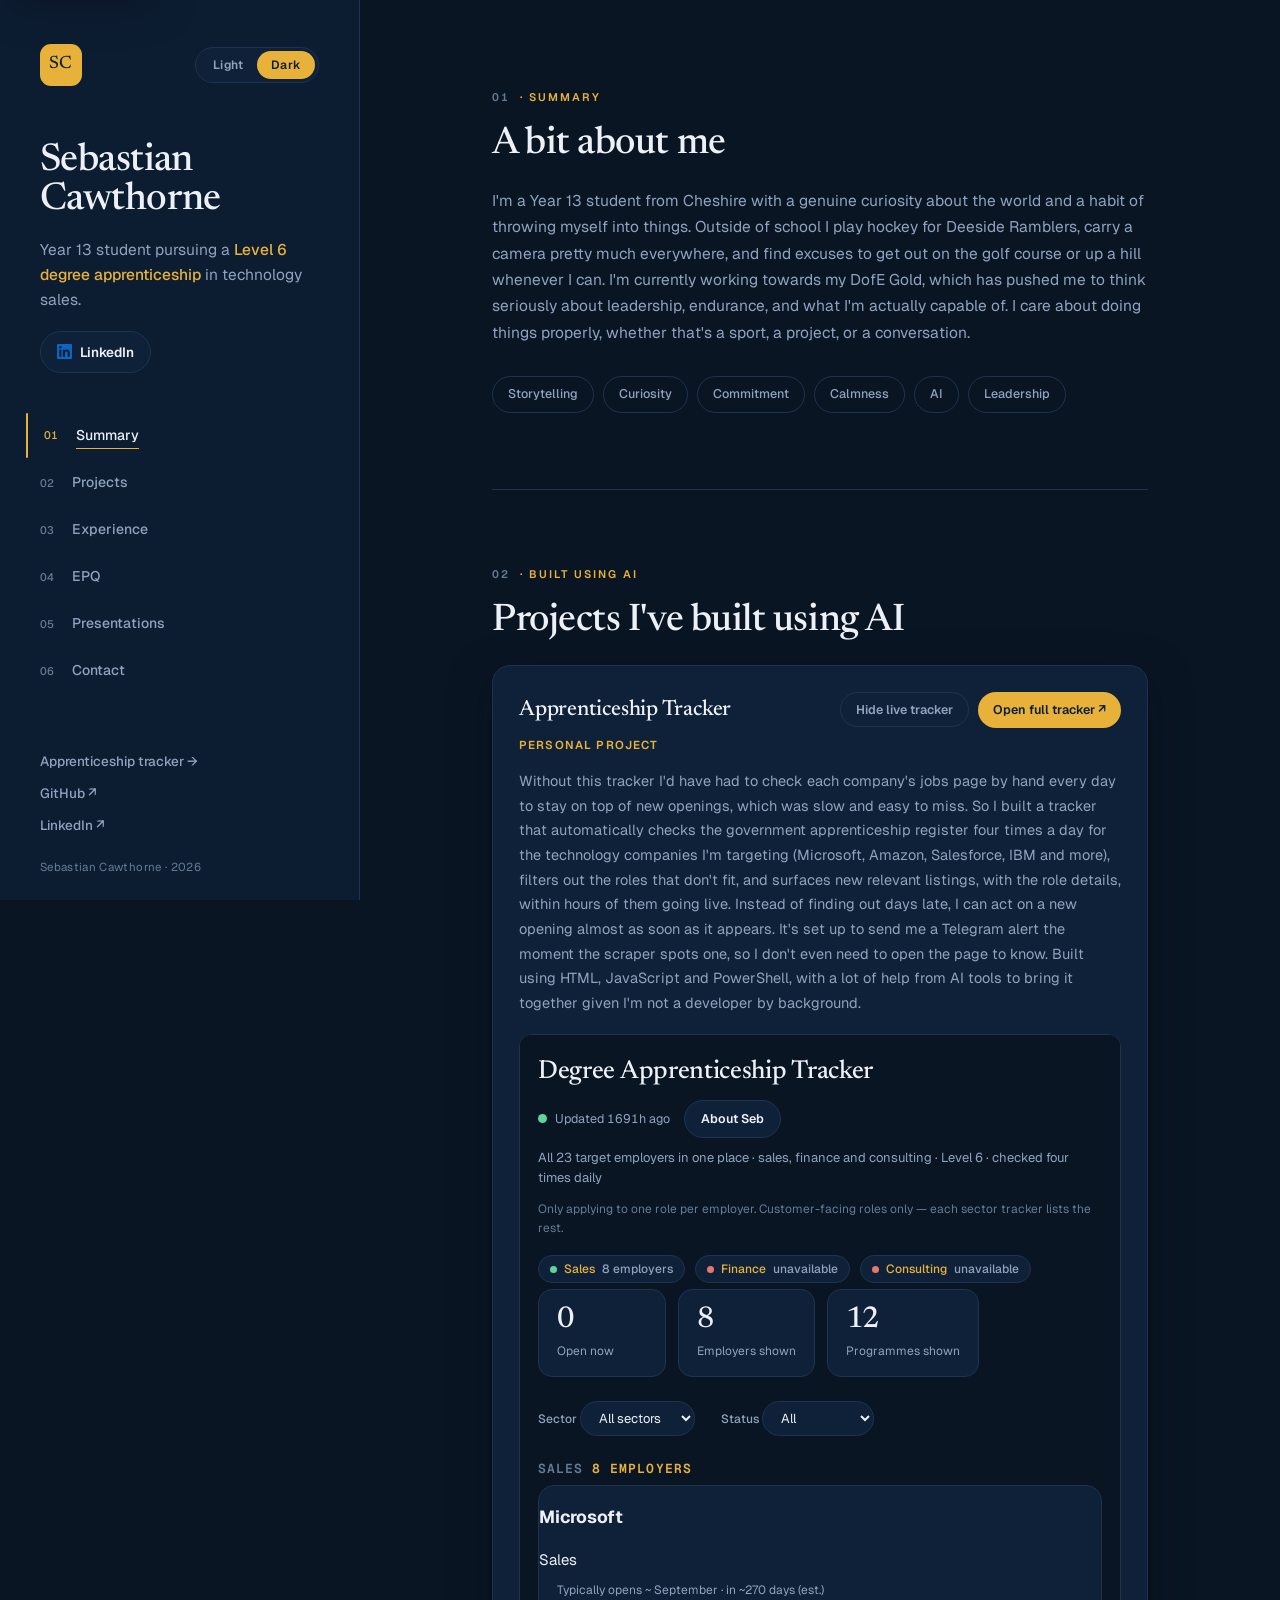
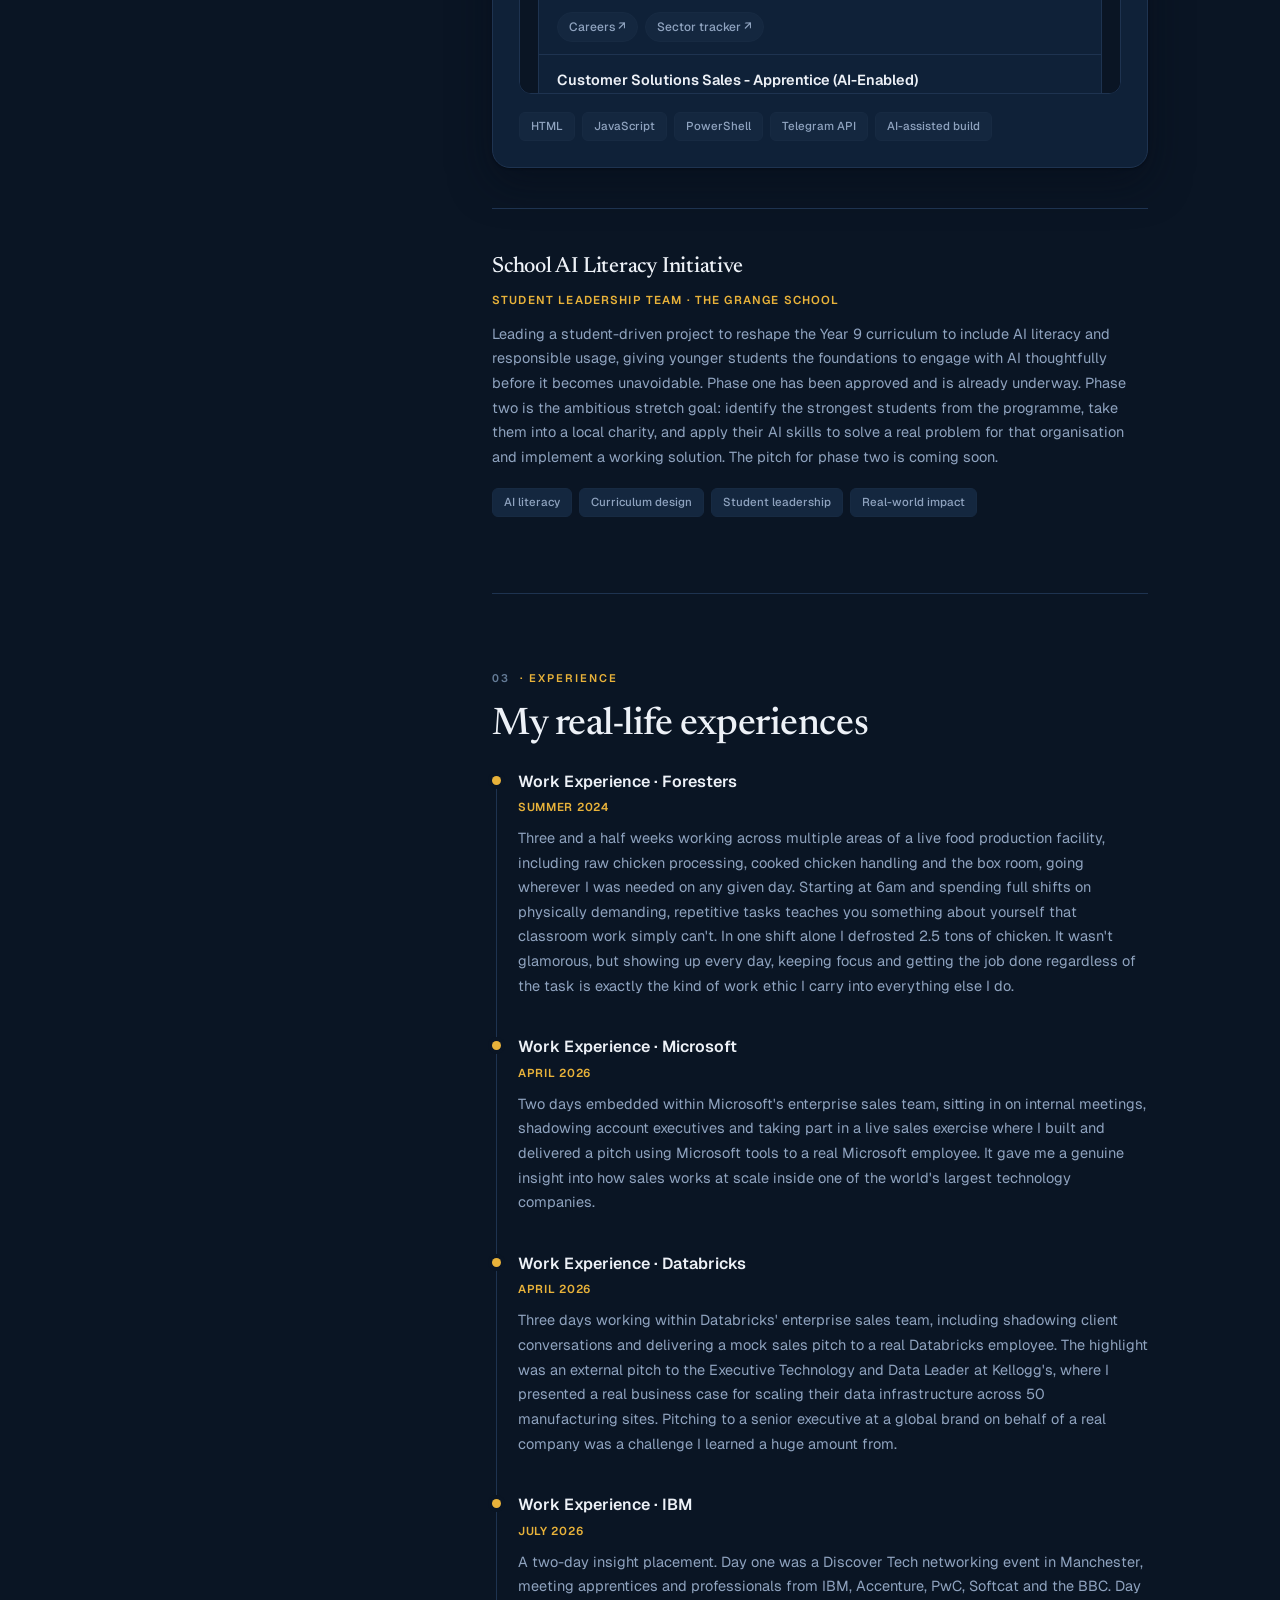
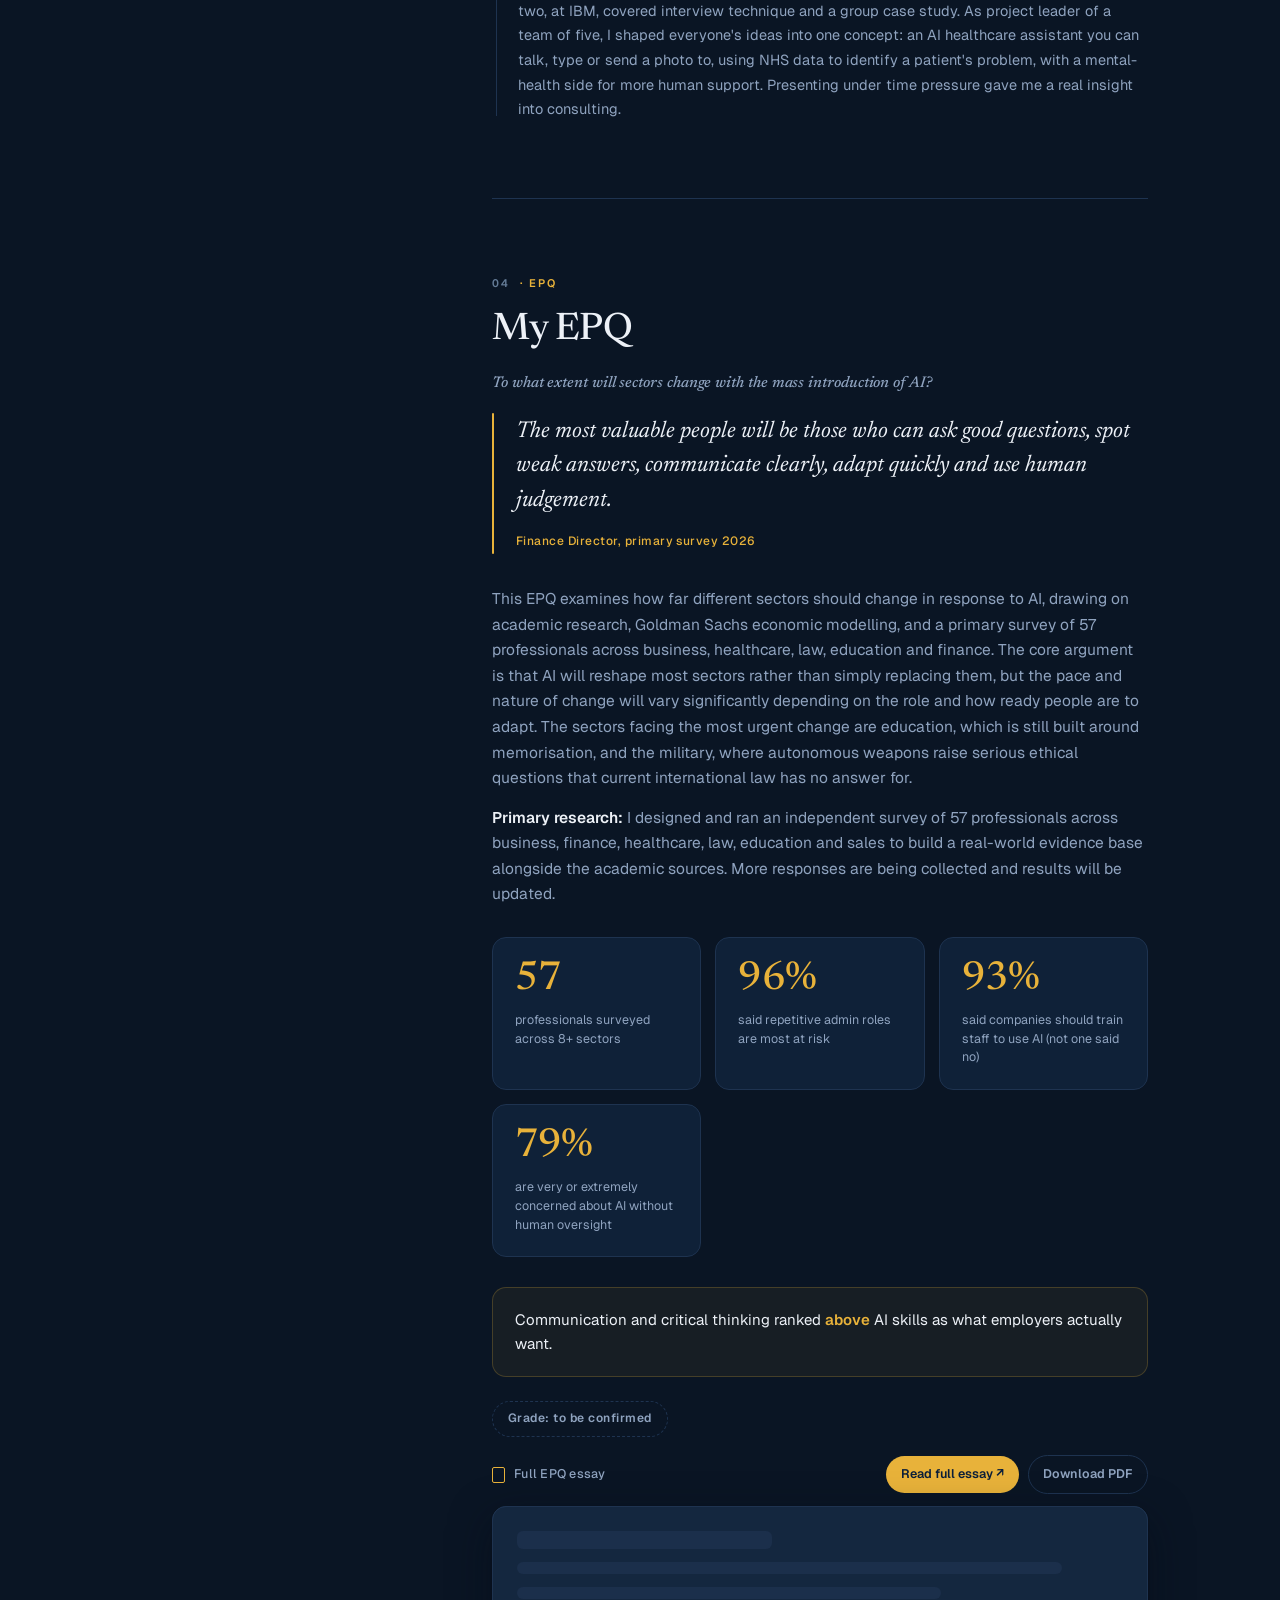
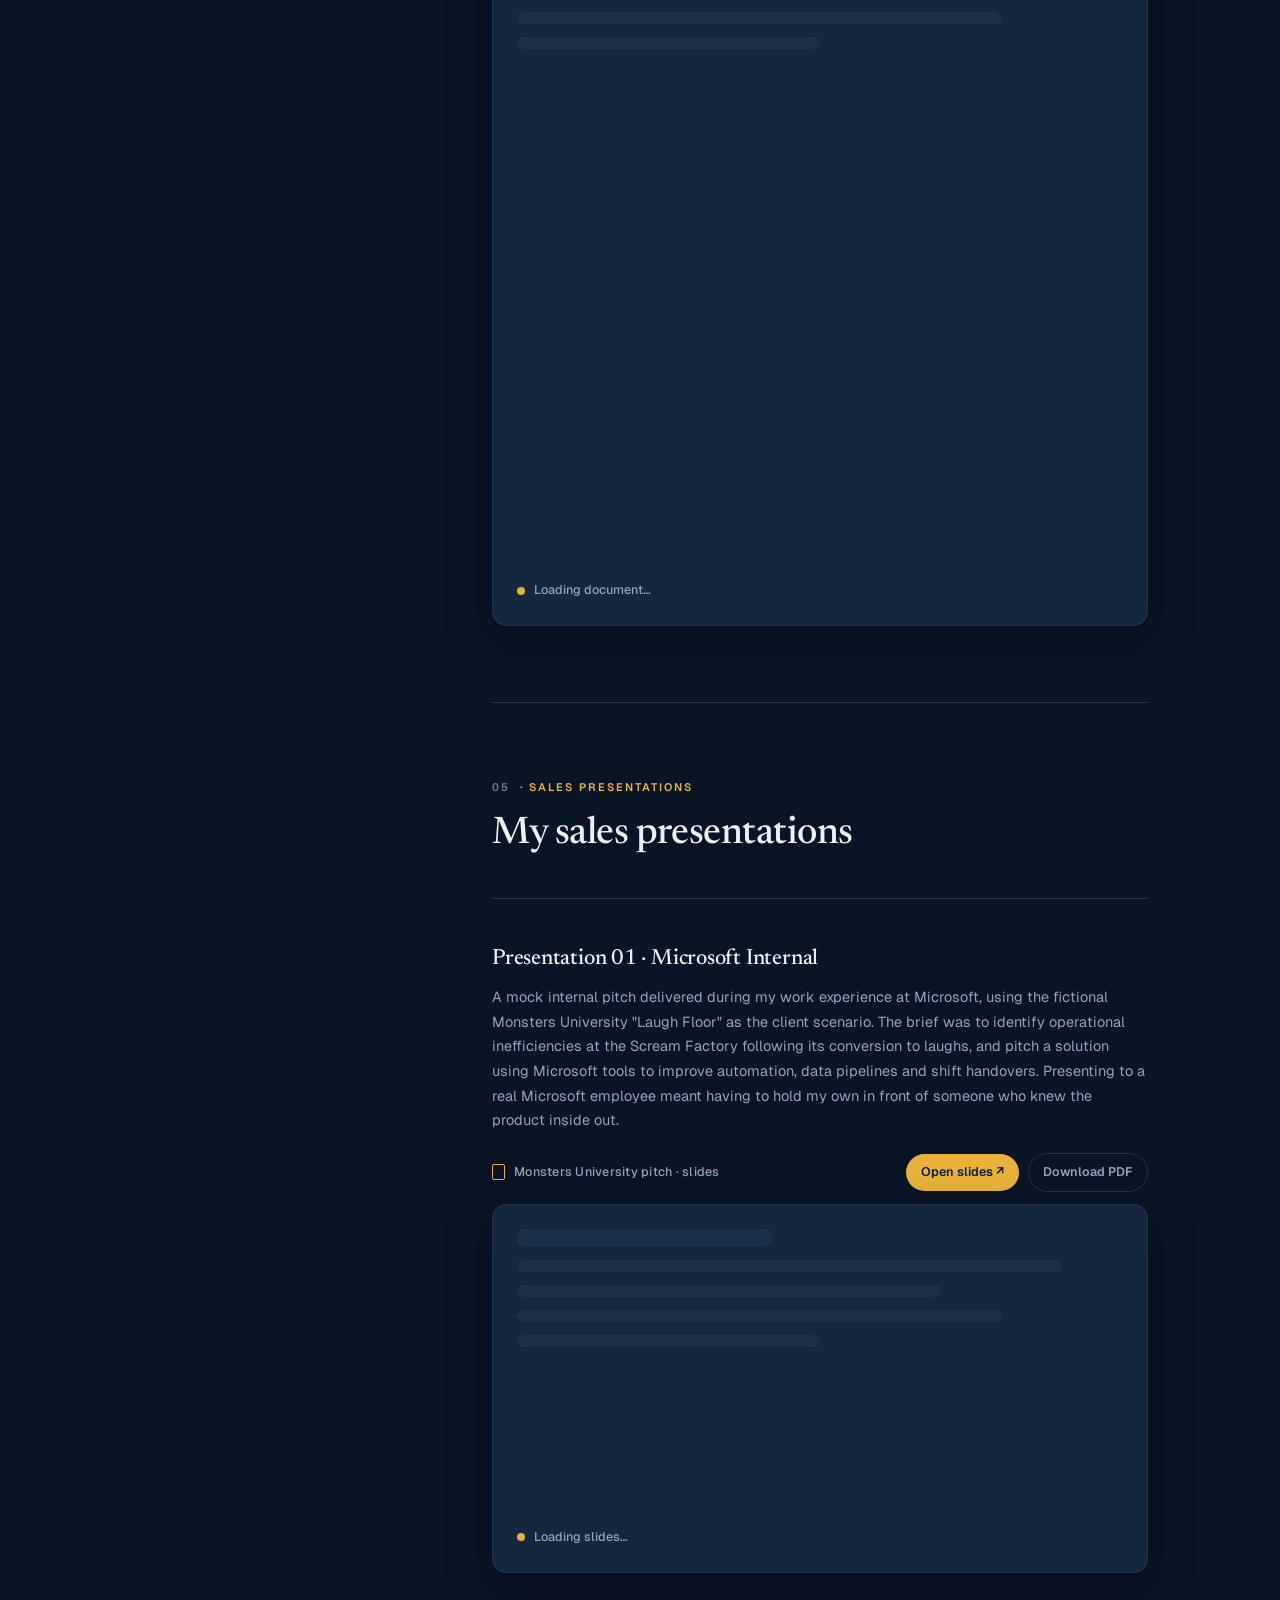
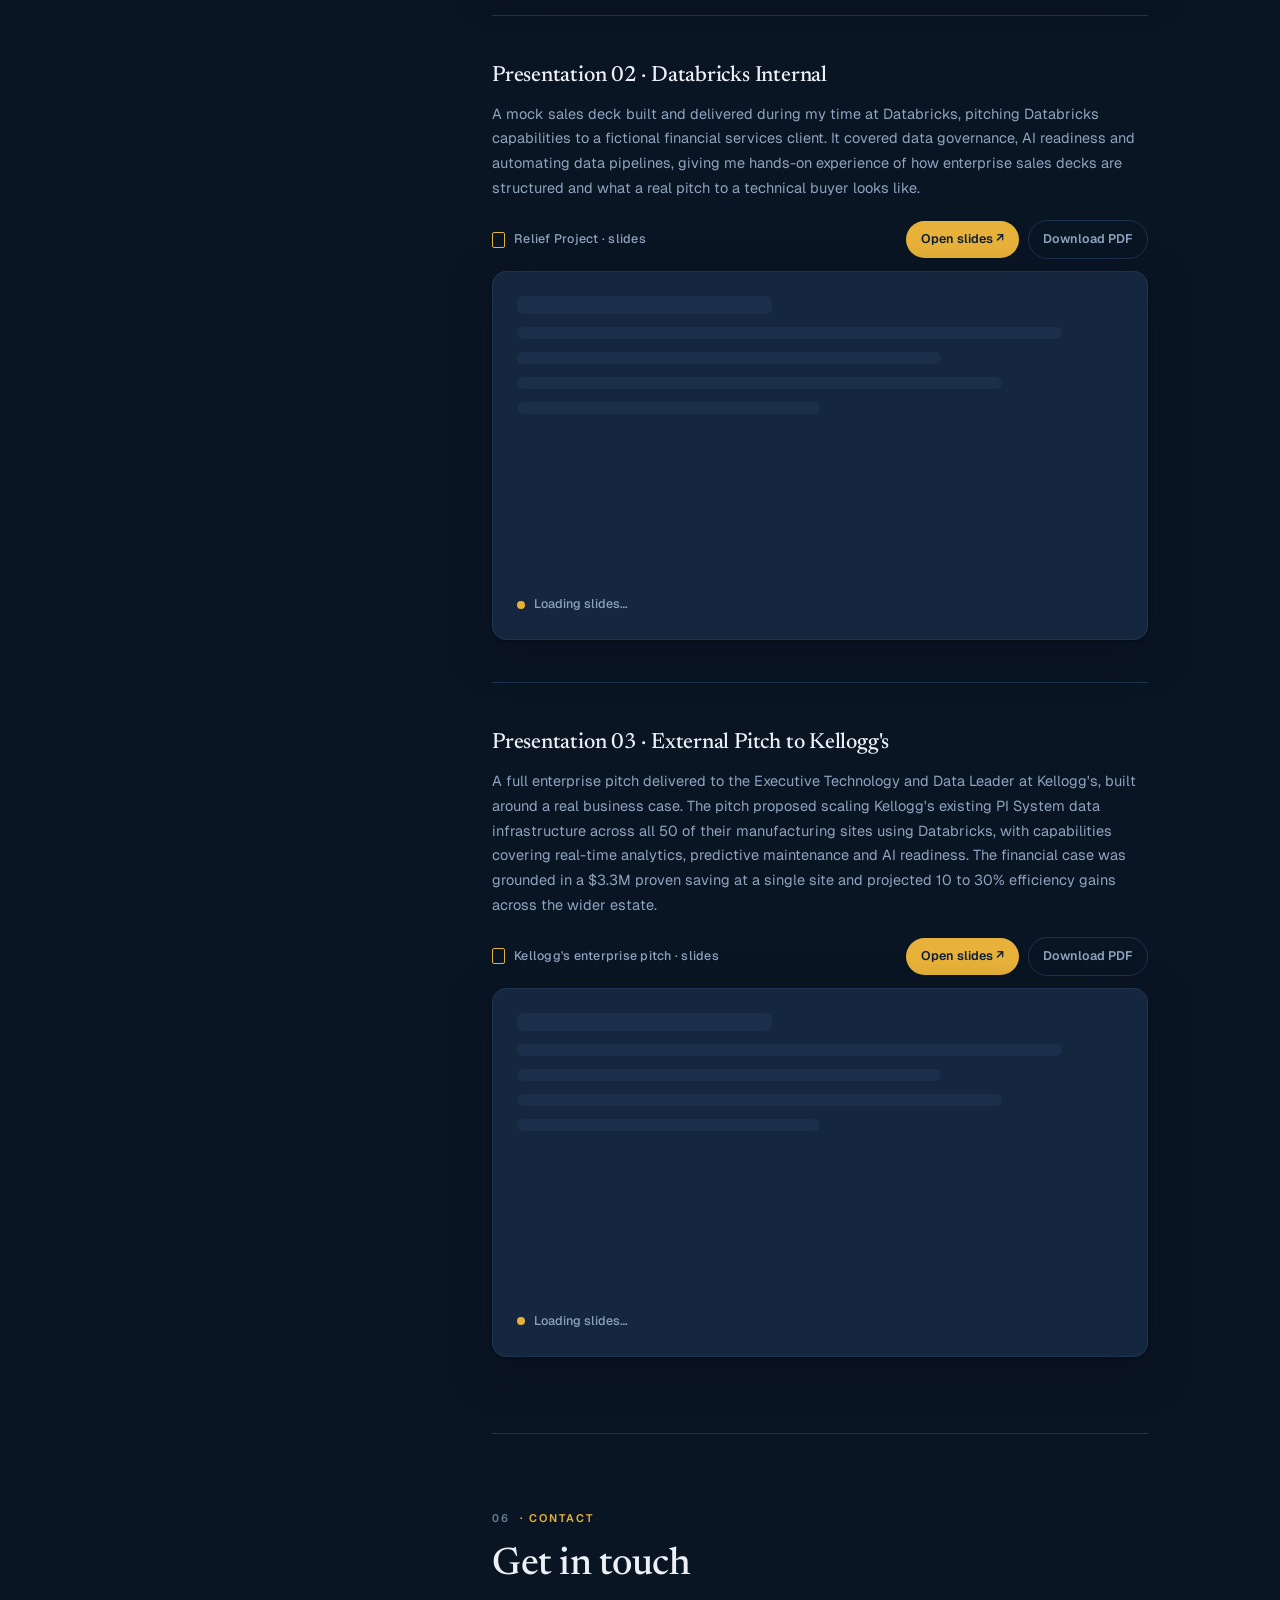
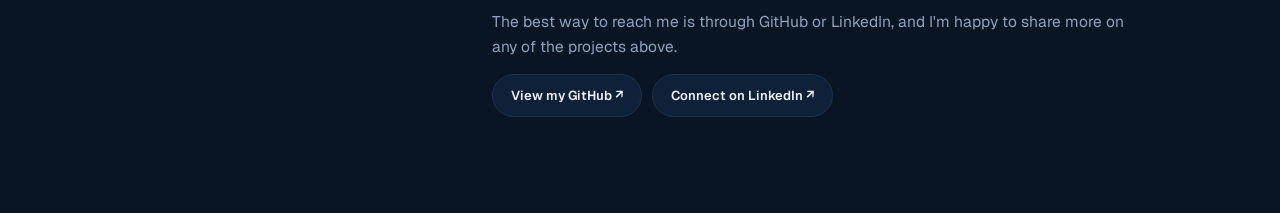
==== commit f1a0c1cc: "Say four checks a day, not three The schedule changed when the gate came out: four fires that all ru" ====
--- a/index.html
+++ b/index.html
@@ -92,7 +92,7 @@
             </div>
           </div>
           <p class="proj-sub">Personal Project</p>
-          <p class="embed-desc">Without this tracker I'd have had to check each company's jobs page by hand every day to stay on top of new openings, which was slow and easy to miss. So I built a tracker that automatically checks the government apprenticeship register three times a day for the technology companies I'm targeting (Microsoft, Amazon, Salesforce, IBM and more), filters out the roles that don't fit, and surfaces new relevant listings, with the role details, within hours of them going live. Instead of finding out days late, I can act on a new opening almost as soon as it appears. It's set up to send me a Telegram alert the moment the scraper spots one, so I don't even need to open the page to know. Built using HTML, JavaScript and PowerShell, with a lot of help from AI tools to bring it together given I'm not a developer by background.</p>
+          <p class="embed-desc">Without this tracker I'd have had to check each company's jobs page by hand every day to stay on top of new openings, which was slow and easy to miss. So I built a tracker that automatically checks the government apprenticeship register four times a day for the technology companies I'm targeting (Microsoft, Amazon, Salesforce, IBM and more), filters out the roles that don't fit, and surfaces new relevant listings, with the role details, within hours of them going live. Instead of finding out days late, I can act on a new opening almost as soon as it appears. It's set up to send me a Telegram alert the moment the scraper spots one, so I don't even need to open the page to know. Built using HTML, JavaScript and PowerShell, with a lot of help from AI tools to bring it together given I'm not a developer by background.</p>
           <div class="embed-frame-wrap" id="trackerFrameWrap">
             <iframe class="embed-frame" src="all.html" title="Live degree apprenticeship tracker" loading="lazy"></iframe>
           </div>
